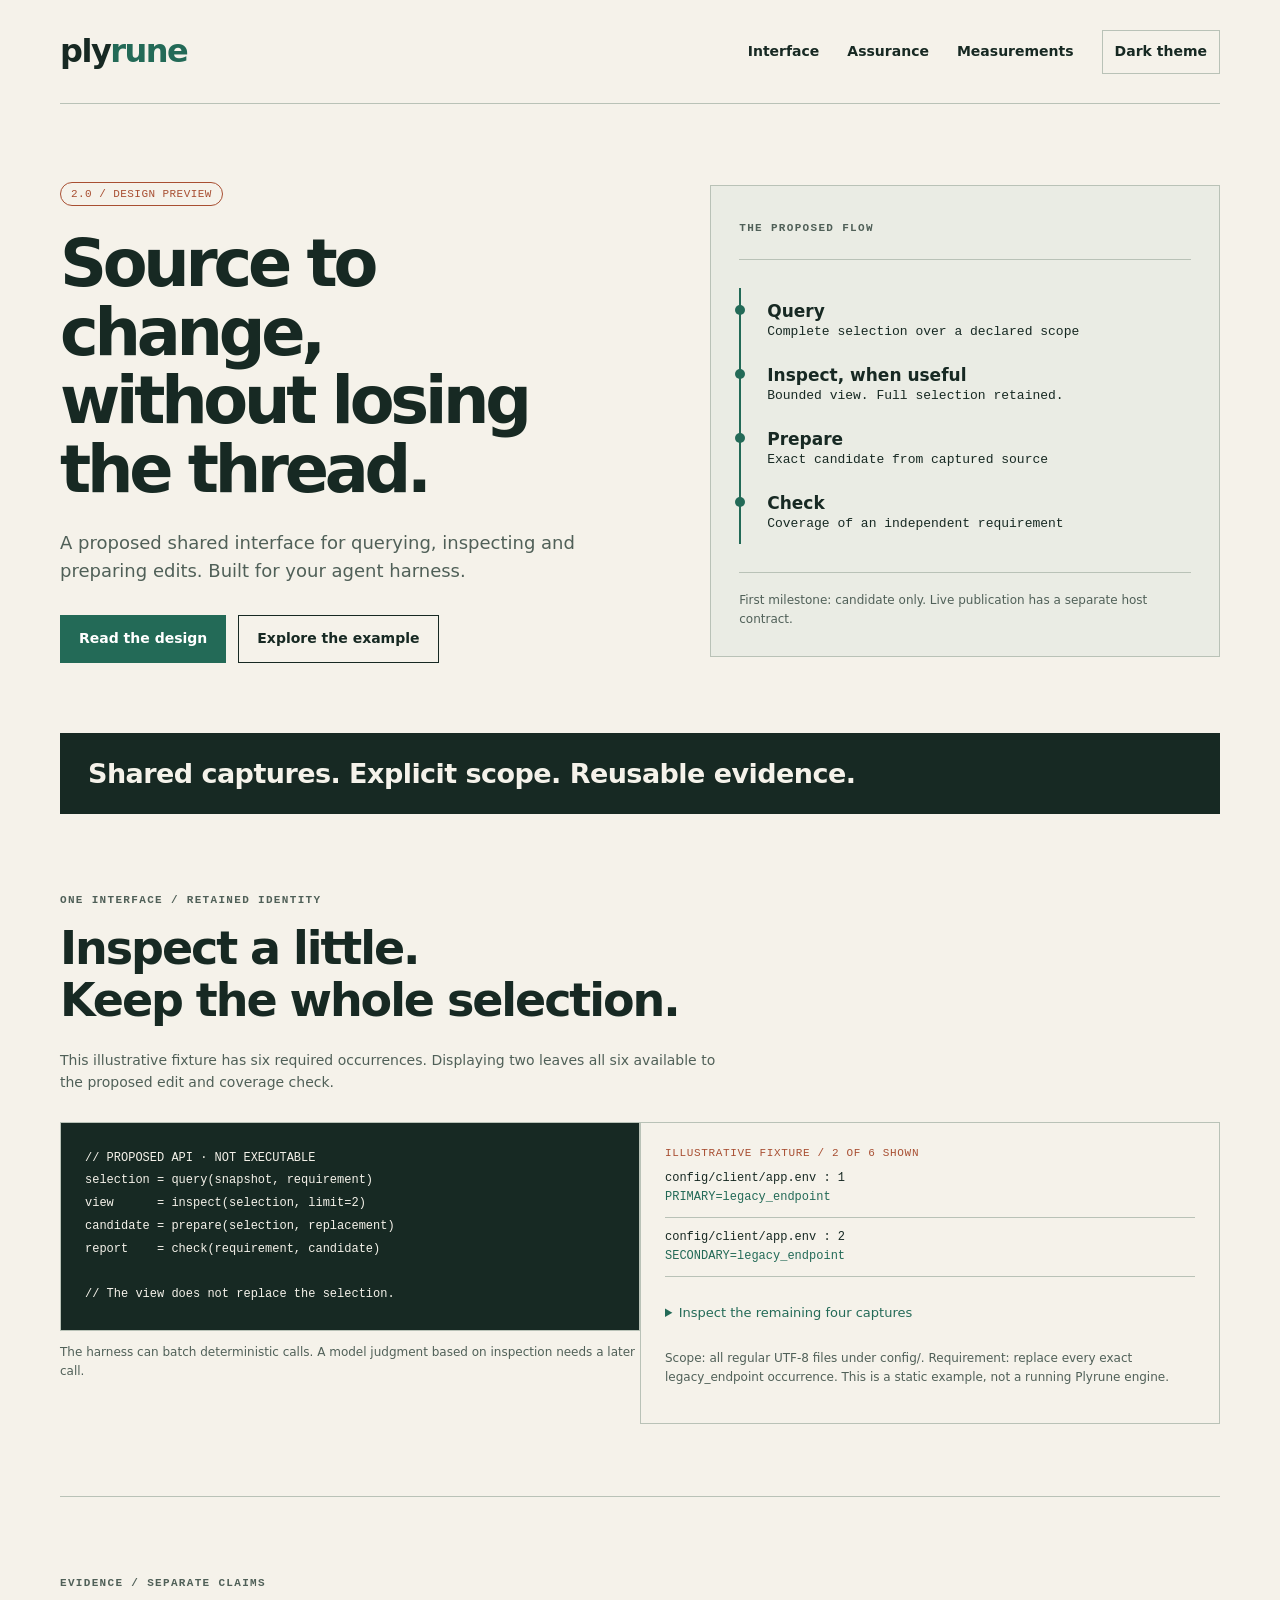
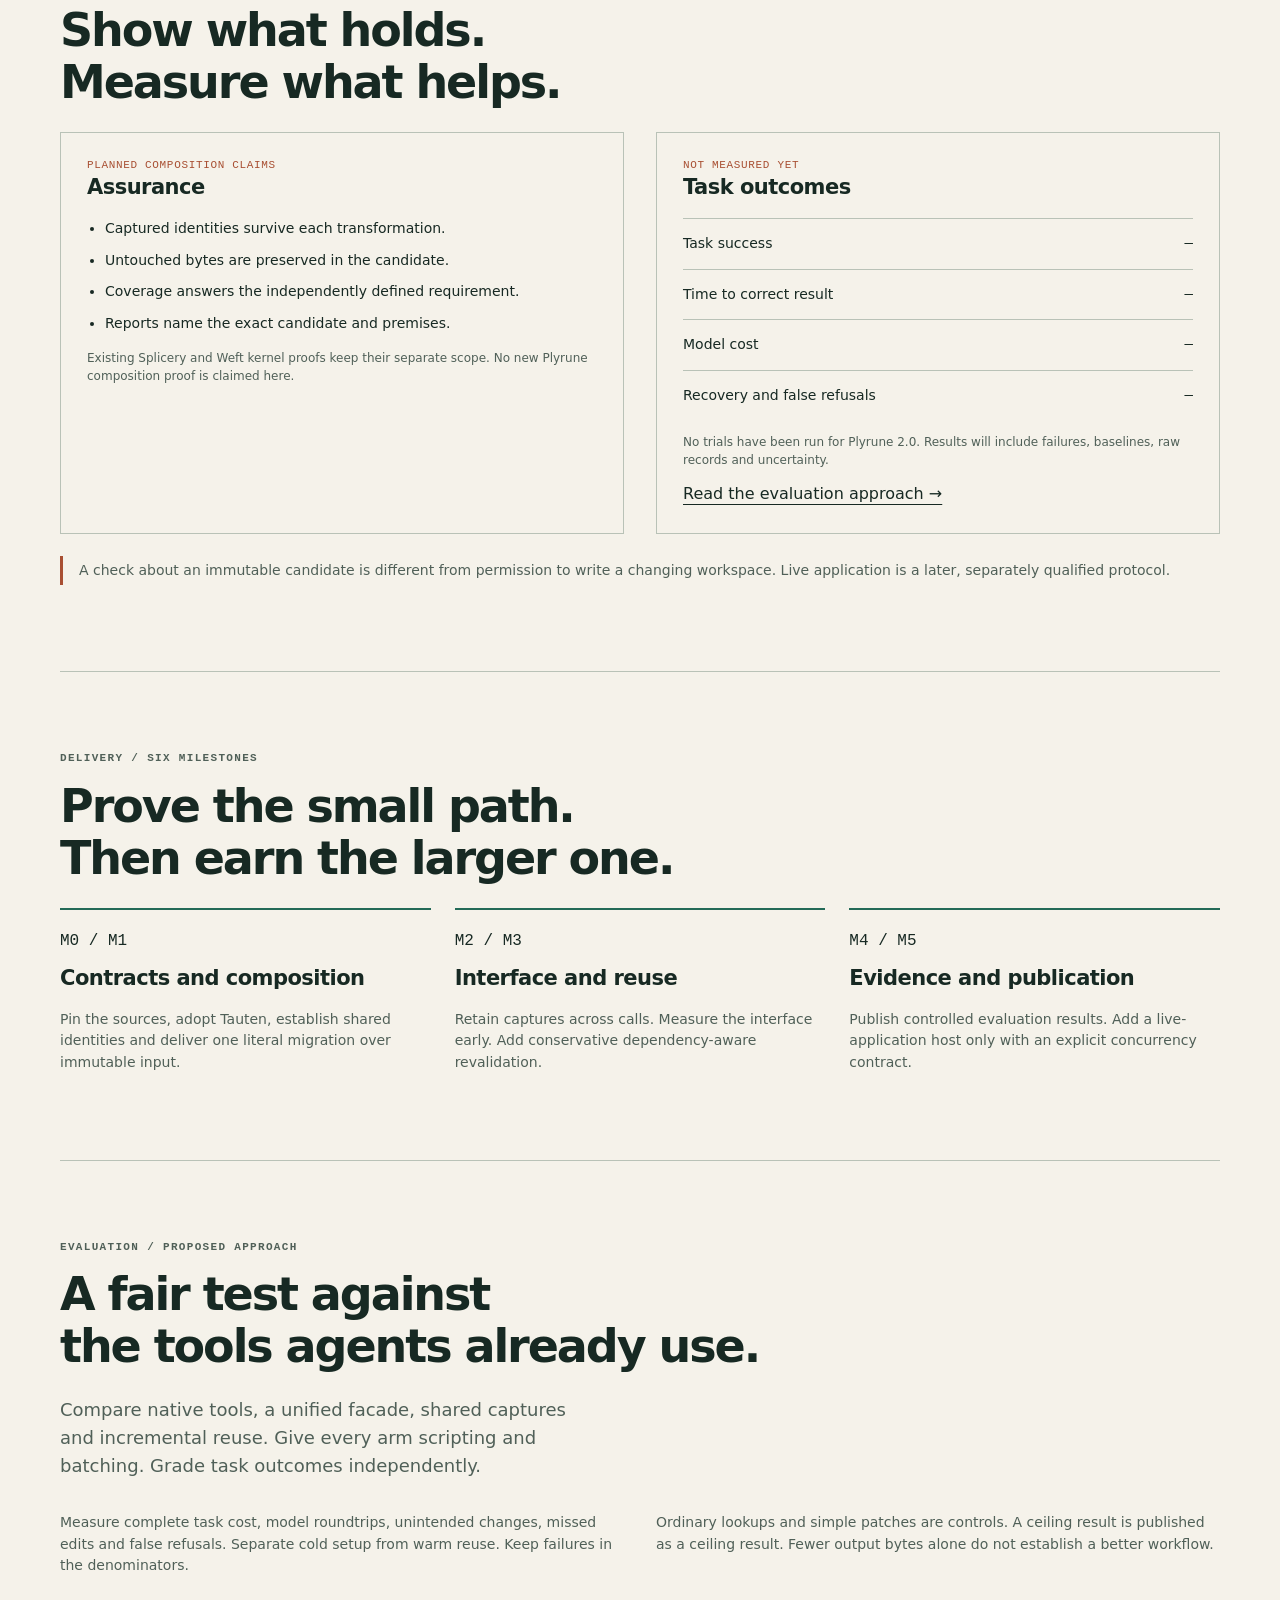
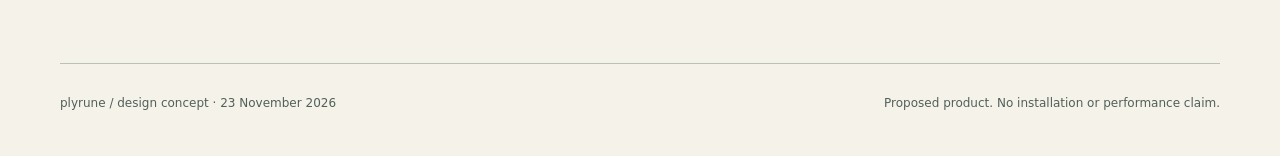
==== index.html @ bba2cf36 "Publish the Plyrune design preview A static, self-contained single page describing the planned Plyru" ====
<!doctype html>
<html lang="en">
<head>
  <meta charset="utf-8">
  <meta name="viewport" content="width=device-width, initial-scale=1">
  <meta name="description" content="Plyrune design preview: one proposed interface for source queries, retained captures, candidate edits and declared checks.">
  <title>Plyrune — design preview</title>
  <style>
    :root{color-scheme:light;--paper:#f5f2ea;--ink:#172923;--muted:#506058;--line:#b9c2b7;--green:#236a57;--accent:#a84f32;--panel:#eaece4;--on-green:#fff;--max:1240px}
    *{box-sizing:border-box}html{scroll-behavior:smooth;scroll-padding-top:24px}body{margin:0;background:var(--paper);color:var(--ink);font-family:Inter,ui-sans-serif,system-ui,-apple-system,BlinkMacSystemFont,"Segoe UI",sans-serif;line-height:1.55}body.dark{color-scheme:dark;--paper:#111f1b;--ink:#f5f2ea;--muted:#b7c5bc;--line:#4b6a5b;--green:#96d0b8;--accent:#eda185;--panel:#1b3027;--on-green:#111f1b}a{color:inherit;text-underline-offset:5px}button,a{touch-action:manipulation}button{font:inherit;cursor:pointer}button:focus-visible,a:focus-visible,summary:focus-visible{outline:3px solid var(--accent);outline-offset:5px}.wrap{max-width:var(--max);margin:auto;padding:0 40px}.skip{position:absolute;left:20px;top:-80px;background:var(--ink);color:var(--paper);padding:12px;z-index:10}.skip:focus{top:12px}header{display:flex;align-items:center;justify-content:space-between;gap:24px;min-height:104px;border-bottom:1px solid var(--line)}.wordmark{font-size:32px;font-weight:760;letter-spacing:-1.5px;text-decoration:none}.wordmark span{color:var(--green)}nav{display:flex;gap:28px;align-items:center;font-size:14px;font-weight:600}nav a{text-decoration:none}.theme{border:1px solid var(--line);color:var(--ink);background:transparent;padding:8px 12px;min-height:44px}.eyebrow,.mono{font-family:ui-monospace,SFMono-Regular,Consolas,monospace}.eyebrow{text-transform:uppercase;letter-spacing:.12em;font-size:11px;font-weight:700;color:var(--muted)}.preview{display:inline-block;color:var(--accent);border:1px solid var(--accent);padding:5px 10px;border-radius:30px;font:11px ui-monospace,monospace;letter-spacing:.04em}.hero{display:grid;grid-template-columns:1.15fr 1fr;gap:64px;padding:76px 0 70px;align-items:center}h1{font-size:clamp(42px,5.1vw,69px);line-height:1.05;letter-spacing:-.065em;margin:23px 0 26px;font-weight:680}h2{font-size:clamp(30px,3.8vw,46px);line-height:1.12;letter-spacing:-.045em;margin:12px 0 24px;font-weight:650}h3{font-size:21px;letter-spacing:-.025em;margin:0 0 14px}.lead{font-size:18px;color:var(--muted);max-width:530px}.actions{display:flex;gap:12px;flex-wrap:wrap;margin-top:30px}.button{display:inline-block;text-decoration:none;border:1px solid var(--ink);padding:12px 18px;font-size:14px;font-weight:650;min-height:46px}.button.primary{background:var(--green);color:var(--on-green);border-color:var(--green)}.flow{border:1px solid var(--line);padding:28px;background:var(--panel)}.flow header{min-height:0;padding-bottom:20px;display:block}.flow ol{list-style:none;margin:28px 0;padding:0;border-left:2px solid var(--green)}.flow li{position:relative;padding:13px 10px 13px 26px;font:13px ui-monospace,monospace}.flow li:before{content:"";position:absolute;left:-6px;top:17px;width:10px;height:10px;background:var(--green);border-radius:50%}.flow strong{display:block;font:600 17px system-ui,sans-serif;margin-bottom:3px}.flow .note{font-size:12px;border-top:1px solid var(--line);padding-top:18px;margin:0;color:var(--muted)}.strap{background:var(--ink);color:var(--paper);padding:20px 28px;font-size:clamp(17px,2.2vw,27px);font-weight:550;letter-spacing:-.02em}.section{padding:72px 0;border-bottom:1px solid var(--line)}.split{display:grid;grid-template-columns:1fr 1fr;gap:32px}.panel{padding:26px;border:1px solid var(--line)}.subtle{font-size:14px;color:var(--muted)}.status{font:11px ui-monospace,monospace;text-transform:uppercase;letter-spacing:.06em;color:var(--accent)}.measure{display:flex;justify-content:space-between;gap:20px;padding:14px 0;border-top:1px solid var(--line);font-size:14px}.measure strong{font-weight:500;font-family:ui-monospace,monospace}.small{font-size:12px;color:var(--muted)}.interface-head{max-width:680px}.code{background:var(--ink);color:var(--paper);border:1px solid var(--line);padding:24px;margin:0;overflow-x:auto;white-space:pre;font:12px/1.9 ui-monospace,SFMono-Regular,Consolas,monospace}.example-grid{display:grid;grid-template-columns:1fr 1fr;gap:0;margin-top:28px}.example{padding:24px;border:1px solid var(--line);min-width:0}.capture{padding:10px 0;border-bottom:1px solid var(--line);font:12px/1.6 ui-monospace,monospace;overflow-wrap:anywhere}.capture code{color:var(--green)}details{margin-top:16px}summary{cursor:pointer;color:var(--green);font-size:13px;min-height:44px;padding:10px 0}.callout{border-left:3px solid var(--accent);padding:4px 0 4px 16px;color:var(--muted);font-size:14px;margin-top:22px}.roadmap{display:grid;grid-template-columns:repeat(3,1fr);gap:24px}.roadmap article{border-top:2px solid var(--green);padding-top:18px}.roadmap article p{font-size:14px;color:var(--muted)}.roadmap h3{margin:8px 0}footer{padding:30px 0 42px;display:flex;justify-content:space-between;gap:25px;flex-wrap:wrap;font-size:12px;color:var(--muted)}.assurance-list{padding-left:18px;font-size:14px}.assurance-list li{margin:10px 0}
    @media(max-width:950px){.hero{gap:30px;grid-template-columns:1fr 1fr}nav{gap:16px}.wrap{padding:0 26px}.example-grid{grid-template-columns:1fr}.roadmap{grid-template-columns:1fr 1fr}}
    @media(max-width:680px){header{align-items:flex-start;flex-wrap:wrap;padding:24px 0;gap:18px;min-height:0}nav{width:100%;flex-wrap:wrap;justify-content:space-between;gap:12px;font-size:12px}.theme{padding:7px 10px}.hero{grid-template-columns:1fr;padding:42px 0;gap:30px}h1{font-size:49px}.lead{font-size:17px}.wrap{padding:0 20px}.split{grid-template-columns:1fr}.section{padding:44px 0}.strap{padding:22px;font-size:20px}.flow{padding:22px}.roadmap{grid-template-columns:1fr}.panel{padding:22px}.code{font-size:11px;padding:18px}.preview{font-size:10px}}
    @media(prefers-reduced-motion:reduce){html{scroll-behavior:auto}}
    @media print{.theme,.skip{display:none}.wrap{padding:0 20px}.hero{padding-top:30px}body{color:#172923;background:#fff}.section{break-inside:avoid}.code{white-space:pre-wrap}.flow,.panel{break-inside:avoid}}
  </style>
</head>
<body>
<a class="skip" href="#main">Skip to content</a>
<div class="wrap">
  <header>
    <a class="wordmark" href="#main" aria-label="Plyrune home">ply<span>rune</span></a>
    <nav aria-label="Main navigation">
      <a href="#interface">Interface</a><a href="#assurance">Assurance</a><a href="#measurements">Measurements</a>
      <button class="theme" id="theme" type="button" aria-pressed="false">Dark theme</button>
    </nav>
  </header>
  <main id="main">
    <section class="hero" aria-labelledby="hero-heading">
      <div>
        <span class="preview">2.0 / DESIGN PREVIEW</span>
        <h1 id="hero-heading">Source to change,<br>without losing<br>the thread.</h1>
        <p class="lead">A proposed shared interface for querying, inspecting and preparing edits. Built for your agent harness.</p>
        <div class="actions"><a class="button primary" href="#design">Read the design</a><a class="button" href="#interface">Explore the example</a></div>
      </div>
      <div class="flow">
        <header><span class="eyebrow">The proposed flow</span></header>
        <ol><li><strong>Query</strong>Complete selection over a declared scope</li><li><strong>Inspect, when useful</strong>Bounded view. Full selection retained.</li><li><strong>Prepare</strong>Exact candidate from captured source</li><li><strong>Check</strong>Coverage of an independent requirement</li></ol>
        <p class="note">First milestone: candidate only. Live publication has a separate host contract.</p>
      </div>
    </section>
    <div class="strap">Shared captures. Explicit scope. Reusable evidence.</div>
    <section class="section" id="interface" aria-labelledby="interface-heading">
      <div class="interface-head"><span class="eyebrow">One interface / retained identity</span><h2 id="interface-heading">Inspect a little.<br>Keep the whole selection.</h2><p class="subtle">This illustrative fixture has six required occurrences. Displaying two leaves all six available to the proposed edit and coverage check.</p></div>
      <div class="example-grid">
        <div><pre class="code" aria-label="Proposed API pseudocode">// PROPOSED API · NOT EXECUTABLE
selection = query(snapshot, requirement)
view      = inspect(selection, limit=2)
candidate = prepare(selection, replacement)
report    = check(requirement, candidate)

// The view does not replace the selection.</pre><p class="small">The harness can batch deterministic calls. A model judgment based on inspection needs a later call.</p></div>
        <div class="example"><div class="status">Illustrative fixture / 2 of 6 shown</div><div class="capture">config/client/app.env : 1<br><code>PRIMARY=legacy_endpoint</code></div><div class="capture">config/client/app.env : 2<br><code>SECONDARY=legacy_endpoint</code></div><details><summary>Inspect the remaining four captures</summary><div class="capture">config/jobs/worker.env : 1<br><code>UPSTREAM=legacy_endpoint</code></div><div class="capture">config/jobs/worker.env : 2<br><code>BACKUP=legacy_endpoint</code></div><div class="capture">config/server/api.env : 1<br><code>API_URL=legacy_endpoint</code></div><div class="capture">config/server/api.env : 2<br><code>FALLBACK=legacy_endpoint</code></div></details><p class="small">Scope: all regular UTF-8 files under config/. Requirement: replace every exact legacy_endpoint occurrence. This is a static example, not a running Plyrune engine.</p></div>
      </div>
    </section>
    <section class="section" id="assurance" aria-labelledby="evidence-heading">
      <span class="eyebrow">Evidence / separate claims</span><h2 id="evidence-heading">Show what holds.<br>Measure what helps.</h2>
      <div class="split">
        <article class="panel"><div class="status">Planned composition claims</div><h3>Assurance</h3><ul class="assurance-list"><li>Captured identities survive each transformation.</li><li>Untouched bytes are preserved in the candidate.</li><li>Coverage answers the independently defined requirement.</li><li>Reports name the exact candidate and premises.</li></ul><p class="small">Existing Splicery and Weft kernel proofs keep their separate scope. No new Plyrune composition proof is claimed here.</p></article>
        <article class="panel" id="measurements"><div class="status">Not measured yet</div><h3>Task outcomes</h3><div class="measure"><span>Task success</span><strong>—</strong></div><div class="measure"><span>Time to correct result</span><strong>—</strong></div><div class="measure"><span>Model cost</span><strong>—</strong></div><div class="measure"><span>Recovery and false refusals</span><strong>—</strong></div><p class="small">No trials have been run for Plyrune 2.0. Results will include failures, baselines, raw records and uncertainty.</p><a href="#evaluation">Read the evaluation approach →</a></article>
      </div>
      <p class="callout">A check about an immutable candidate is different from permission to write a changing workspace. Live application is a later, separately qualified protocol.</p>
    </section>
    <section class="section" id="design" aria-labelledby="design-heading"><span class="eyebrow">Delivery / six milestones</span><h2 id="design-heading">Prove the small path.<br>Then earn the larger one.</h2><div class="roadmap"><article><span class="mono">M0 / M1</span><h3>Contracts and composition</h3><p>Pin the sources, adopt Tauten, establish shared identities and deliver one literal migration over immutable input.</p></article><article><span class="mono">M2 / M3</span><h3>Interface and reuse</h3><p>Retain captures across calls. Measure the interface early. Add conservative dependency-aware revalidation.</p></article><article><span class="mono">M4 / M5</span><h3>Evidence and publication</h3><p>Publish controlled evaluation results. Add a live-application host only with an explicit concurrency contract.</p></article></div></section>
    <section class="section" id="evaluation" aria-labelledby="evaluation-heading"><span class="eyebrow">Evaluation / proposed approach</span><h2 id="evaluation-heading">A fair test against<br>the tools agents already use.</h2><p class="lead">Compare native tools, a unified facade, shared captures and incremental reuse. Give every arm scripting and batching. Grade task outcomes independently.</p><div class="split"><p class="subtle">Measure complete task cost, model roundtrips, unintended changes, missed edits and false refusals. Separate cold setup from warm reuse. Keep failures in the denominators.</p><p class="subtle">Ordinary lookups and simple patches are controls. A ceiling result is published as a ceiling result. Fewer output bytes alone do not establish a better workflow.</p></div></section>
  </main>
  <footer><span>plyrune / design concept · 23 November 2026</span><span>Proposed product. No installation or performance claim.</span></footer>
</div>
<script>
  const themeButton = document.getElementById('theme');
  themeButton.addEventListener('click', () => {
    const dark = document.body.classList.toggle('dark');
    themeButton.setAttribute('aria-pressed', String(dark));
    themeButton.textContent = dark ? 'Light theme' : 'Dark theme';
  });
</script>
</body>
</html>
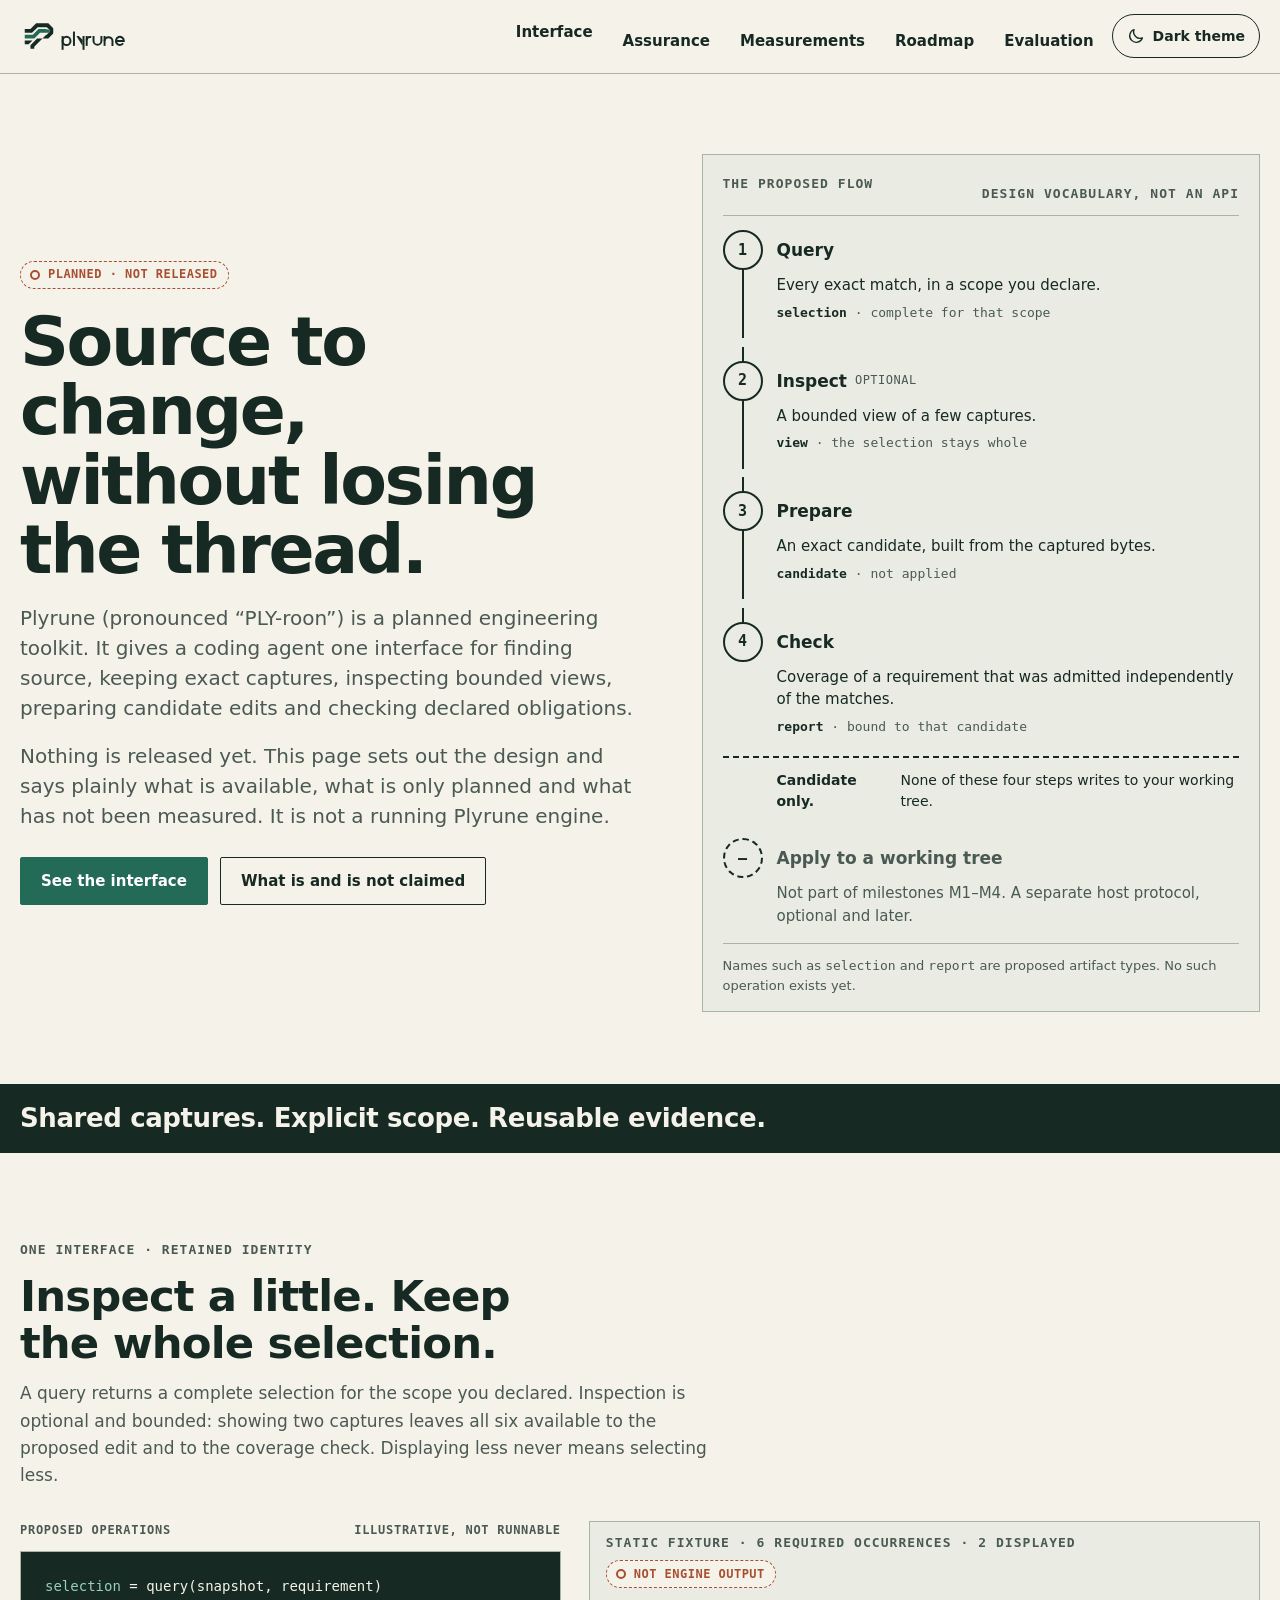
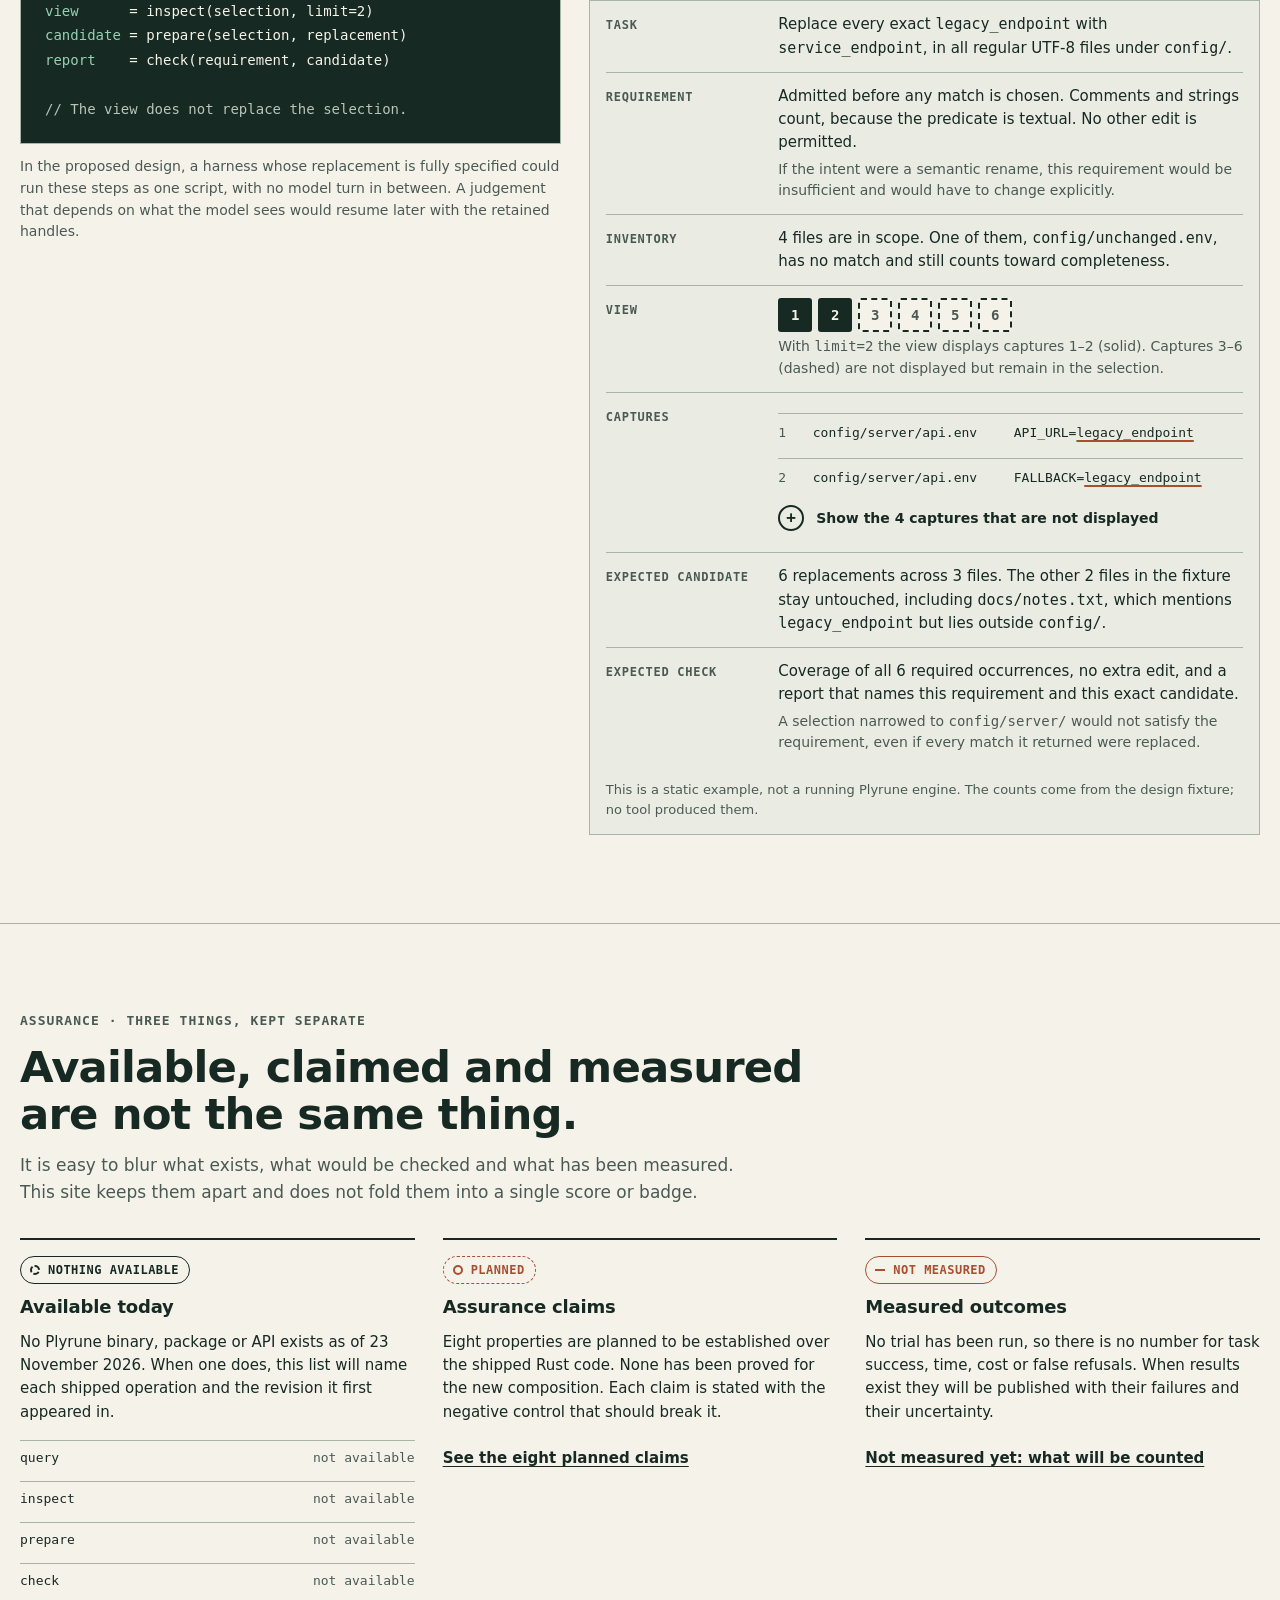
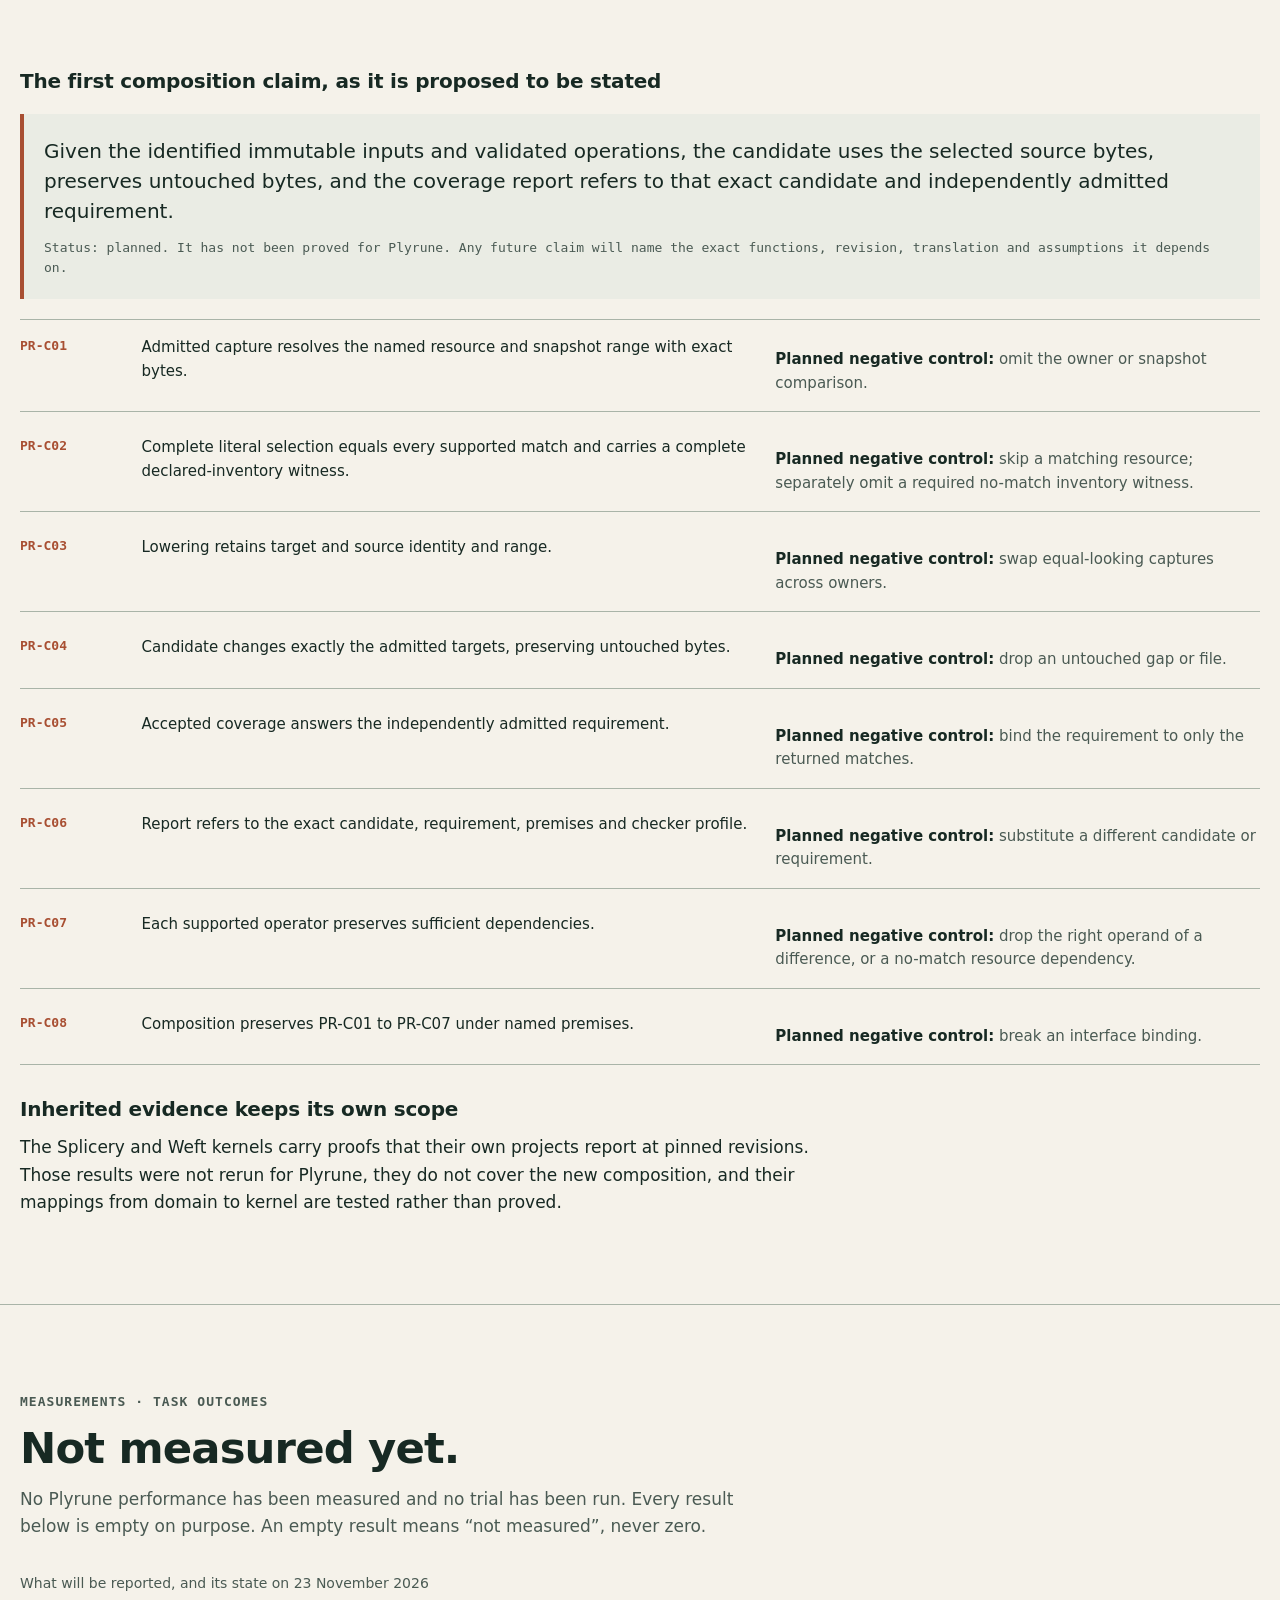
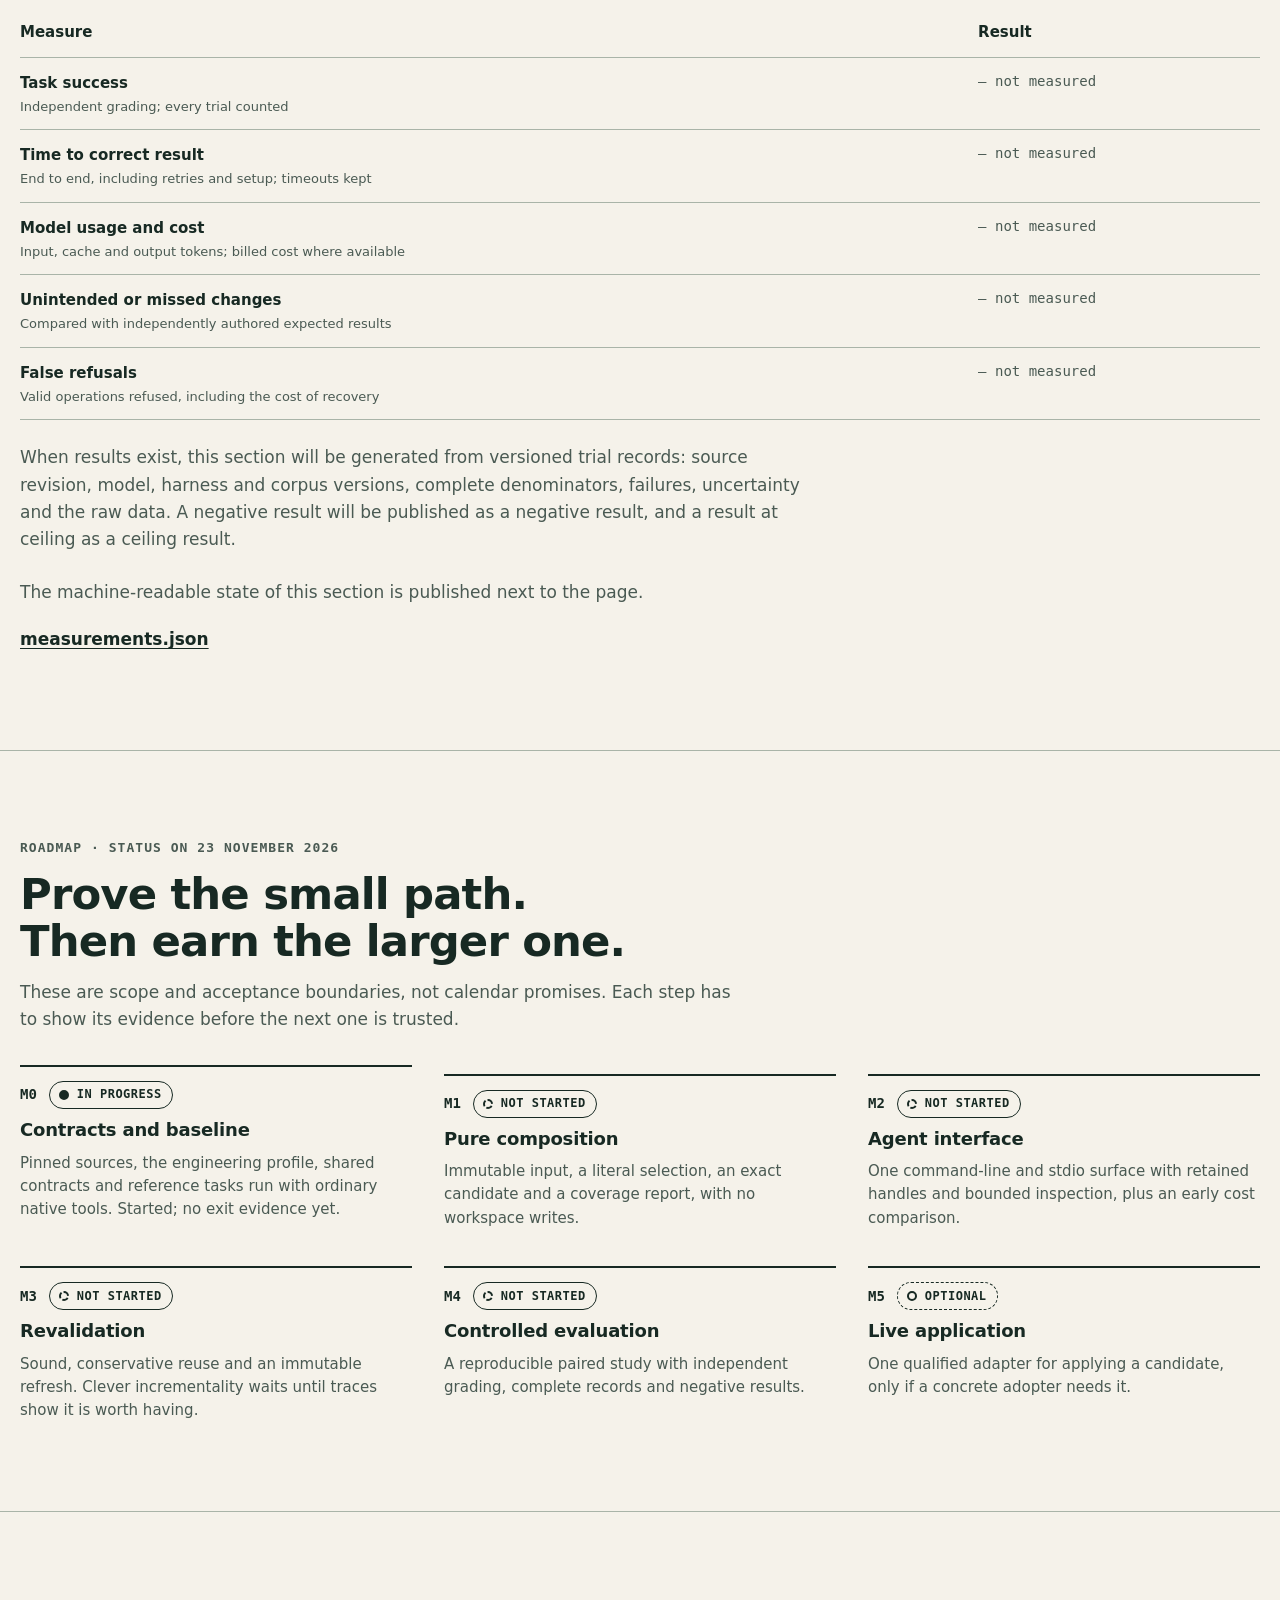
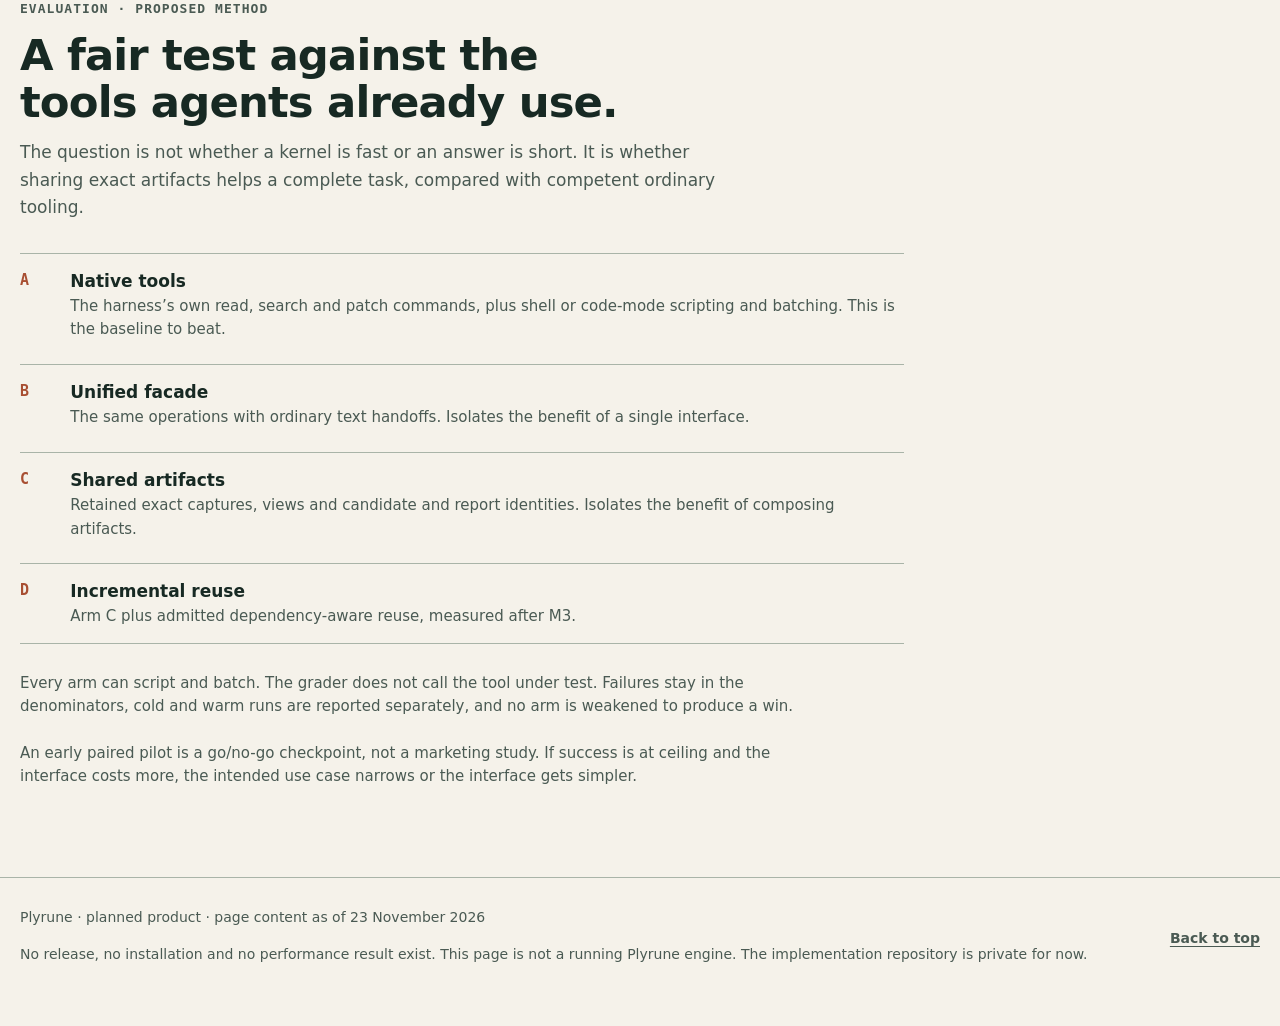
==== commit 8cfba6e4: "Publish the production static site Replaces the single-file design preview with the production page:" ====
--- a/index.html
+++ b/index.html
@@ -1,77 +1,434 @@
 <!doctype html>
-<html lang="en">
+<html lang="en" id="top">
 <head>
   <meta charset="utf-8">
   <meta name="viewport" content="width=device-width, initial-scale=1">
-  <meta name="description" content="Plyrune design preview: one proposed interface for source queries, retained captures, candidate edits and declared checks.">
-  <title>Plyrune — design preview</title>
-  <style>
-    :root{color-scheme:light;--paper:#f5f2ea;--ink:#172923;--muted:#506058;--line:#b9c2b7;--green:#236a57;--accent:#a84f32;--panel:#eaece4;--on-green:#fff;--max:1240px}
-    *{box-sizing:border-box}html{scroll-behavior:smooth;scroll-padding-top:24px}body{margin:0;background:var(--paper);color:var(--ink);font-family:Inter,ui-sans-serif,system-ui,-apple-system,BlinkMacSystemFont,"Segoe UI",sans-serif;line-height:1.55}body.dark{color-scheme:dark;--paper:#111f1b;--ink:#f5f2ea;--muted:#b7c5bc;--line:#4b6a5b;--green:#96d0b8;--accent:#eda185;--panel:#1b3027;--on-green:#111f1b}a{color:inherit;text-underline-offset:5px}button,a{touch-action:manipulation}button{font:inherit;cursor:pointer}button:focus-visible,a:focus-visible,summary:focus-visible{outline:3px solid var(--accent);outline-offset:5px}.wrap{max-width:var(--max);margin:auto;padding:0 40px}.skip{position:absolute;left:20px;top:-80px;background:var(--ink);color:var(--paper);padding:12px;z-index:10}.skip:focus{top:12px}header{display:flex;align-items:center;justify-content:space-between;gap:24px;min-height:104px;border-bottom:1px solid var(--line)}.wordmark{font-size:32px;font-weight:760;letter-spacing:-1.5px;text-decoration:none}.wordmark span{color:var(--green)}nav{display:flex;gap:28px;align-items:center;font-size:14px;font-weight:600}nav a{text-decoration:none}.theme{border:1px solid var(--line);color:var(--ink);background:transparent;padding:8px 12px;min-height:44px}.eyebrow,.mono{font-family:ui-monospace,SFMono-Regular,Consolas,monospace}.eyebrow{text-transform:uppercase;letter-spacing:.12em;font-size:11px;font-weight:700;color:var(--muted)}.preview{display:inline-block;color:var(--accent);border:1px solid var(--accent);padding:5px 10px;border-radius:30px;font:11px ui-monospace,monospace;letter-spacing:.04em}.hero{display:grid;grid-template-columns:1.15fr 1fr;gap:64px;padding:76px 0 70px;align-items:center}h1{font-size:clamp(42px,5.1vw,69px);line-height:1.05;letter-spacing:-.065em;margin:23px 0 26px;font-weight:680}h2{font-size:clamp(30px,3.8vw,46px);line-height:1.12;letter-spacing:-.045em;margin:12px 0 24px;font-weight:650}h3{font-size:21px;letter-spacing:-.025em;margin:0 0 14px}.lead{font-size:18px;color:var(--muted);max-width:530px}.actions{display:flex;gap:12px;flex-wrap:wrap;margin-top:30px}.button{display:inline-block;text-decoration:none;border:1px solid var(--ink);padding:12px 18px;font-size:14px;font-weight:650;min-height:46px}.button.primary{background:var(--green);color:var(--on-green);border-color:var(--green)}.flow{border:1px solid var(--line);padding:28px;background:var(--panel)}.flow header{min-height:0;padding-bottom:20px;display:block}.flow ol{list-style:none;margin:28px 0;padding:0;border-left:2px solid var(--green)}.flow li{position:relative;padding:13px 10px 13px 26px;font:13px ui-monospace,monospace}.flow li:before{content:"";position:absolute;left:-6px;top:17px;width:10px;height:10px;background:var(--green);border-radius:50%}.flow strong{display:block;font:600 17px system-ui,sans-serif;margin-bottom:3px}.flow .note{font-size:12px;border-top:1px solid var(--line);padding-top:18px;margin:0;color:var(--muted)}.strap{background:var(--ink);color:var(--paper);padding:20px 28px;font-size:clamp(17px,2.2vw,27px);font-weight:550;letter-spacing:-.02em}.section{padding:72px 0;border-bottom:1px solid var(--line)}.split{display:grid;grid-template-columns:1fr 1fr;gap:32px}.panel{padding:26px;border:1px solid var(--line)}.subtle{font-size:14px;color:var(--muted)}.status{font:11px ui-monospace,monospace;text-transform:uppercase;letter-spacing:.06em;color:var(--accent)}.measure{display:flex;justify-content:space-between;gap:20px;padding:14px 0;border-top:1px solid var(--line);font-size:14px}.measure strong{font-weight:500;font-family:ui-monospace,monospace}.small{font-size:12px;color:var(--muted)}.interface-head{max-width:680px}.code{background:var(--ink);color:var(--paper);border:1px solid var(--line);padding:24px;margin:0;overflow-x:auto;white-space:pre;font:12px/1.9 ui-monospace,SFMono-Regular,Consolas,monospace}.example-grid{display:grid;grid-template-columns:1fr 1fr;gap:0;margin-top:28px}.example{padding:24px;border:1px solid var(--line);min-width:0}.capture{padding:10px 0;border-bottom:1px solid var(--line);font:12px/1.6 ui-monospace,monospace;overflow-wrap:anywhere}.capture code{color:var(--green)}details{margin-top:16px}summary{cursor:pointer;color:var(--green);font-size:13px;min-height:44px;padding:10px 0}.callout{border-left:3px solid var(--accent);padding:4px 0 4px 16px;color:var(--muted);font-size:14px;margin-top:22px}.roadmap{display:grid;grid-template-columns:repeat(3,1fr);gap:24px}.roadmap article{border-top:2px solid var(--green);padding-top:18px}.roadmap article p{font-size:14px;color:var(--muted)}.roadmap h3{margin:8px 0}footer{padding:30px 0 42px;display:flex;justify-content:space-between;gap:25px;flex-wrap:wrap;font-size:12px;color:var(--muted)}.assurance-list{padding-left:18px;font-size:14px}.assurance-list li{margin:10px 0}
-    @media(max-width:950px){.hero{gap:30px;grid-template-columns:1fr 1fr}nav{gap:16px}.wrap{padding:0 26px}.example-grid{grid-template-columns:1fr}.roadmap{grid-template-columns:1fr 1fr}}
-    @media(max-width:680px){header{align-items:flex-start;flex-wrap:wrap;padding:24px 0;gap:18px;min-height:0}nav{width:100%;flex-wrap:wrap;justify-content:space-between;gap:12px;font-size:12px}.theme{padding:7px 10px}.hero{grid-template-columns:1fr;padding:42px 0;gap:30px}h1{font-size:49px}.lead{font-size:17px}.wrap{padding:0 20px}.split{grid-template-columns:1fr}.section{padding:44px 0}.strap{padding:22px;font-size:20px}.flow{padding:22px}.roadmap{grid-template-columns:1fr}.panel{padding:22px}.code{font-size:11px;padding:18px}.preview{font-size:10px}}
-    @media(prefers-reduced-motion:reduce){html{scroll-behavior:auto}}
-    @media print{.theme,.skip{display:none}.wrap{padding:0 20px}.hero{padding-top:30px}body{color:#172923;background:#fff}.section{break-inside:avoid}.code{white-space:pre-wrap}.flow,.panel{break-inside:avoid}}
-  </style>
+  <title>Plyrune: one interface from source to checked change (planned)</title>
+  <meta name="description" content="Plyrune is a planned engineering toolkit that gives coding agents one interface for finding source, retaining exact captures, inspecting bounded views, preparing candidate edits and checking declared obligations. Not released; nothing to install yet.">
+  <meta name="color-scheme" content="light dark">
+  <meta name="theme-color" content="#F5F2EA" media="(prefers-color-scheme: light)">
+  <meta name="theme-color" content="#111F1B" media="(prefers-color-scheme: dark)">
+  <meta property="og:type" content="website">
+  <meta property="og:site_name" content="Plyrune">
+  <meta property="og:title" content="Plyrune: source to change, without losing the thread">
+  <meta property="og:description" content="A planned engineering toolkit: one harness-agnostic interface for source queries, retained captures, bounded views, candidate edits and declared checks. Not released; nothing to install yet.">
+  <meta name="twitter:card" content="summary">
+  <link rel="icon" href="brand/favicon.svg" type="image/svg+xml">
+  <link rel="alternate icon" href="brand/favicon.ico" sizes="16x16 32x32 48x48">
+  <link rel="apple-touch-icon" href="brand/apple-touch-icon.png">
+  <link rel="stylesheet" href="styles.css">
 </head>
 <body>
 <a class="skip" href="#main">Skip to content</a>
-<div class="wrap">
-  <header>
-    <a class="wordmark" href="#main" aria-label="Plyrune home">ply<span>rune</span></a>
-    <nav aria-label="Main navigation">
-      <a href="#interface">Interface</a><a href="#assurance">Assurance</a><a href="#measurements">Measurements</a>
-      <button class="theme" id="theme" type="button" aria-pressed="false">Dark theme</button>
+
+<header class="site-head">
+  <div class="wrap">
+    <a class="brand" href="#top">
+      <svg xmlns="http://www.w3.org/2000/svg" viewBox="0 0 288.4 100" role="img" aria-labelledby="brand-title" focusable="false">
+        <title id="brand-title">Plyrune</title>
+        <g transform="translate(12.5 16.7155)" fill="currentColor">
+          <path d="M30 0L62 0L75 13L75 27L62 40L32.426 40L15 57.426L15 66.569L25 66.569L25 61.569L56.569 30L57.858 30L65 22.858L65 17.142L57.858 10L34.142 10L19.142 25L0 25L0 15L15 15Z"/>
+          <path d="M0 45L20.355 45L10.355 55L0 55Z"/>
+          <path class="accent" d="M0 30L21.213 30L36.213 15L52.858 15L65 17.142L65 22.858L62.858 25L40.355 25L25.355 40L0 40Z"/>
+        </g>
+        <g transform="translate(109.5 50) scale(0.26)" fill="none" stroke="currentColor" stroke-width="20" stroke-linecap="butt" stroke-linejoin="miter">
+          <path d="M10 0V140"/>
+          <path d="M10 50A40 41.5 0 1 1 90 50A40 41.5 0 1 1 10 50"/>
+          <path d="M125 -45V100"/>
+          <path d="M222 0V140"/>
+          <path d="M254 0V100"/>
+          <path d="M254 42A32 32 0 0 1 286 10H300"/>
+          <path d="M403 0V50A40.03 40.03 0 0 1 323 50V0"/>
+          <path d="M435 0V100"/>
+          <path d="M435 50A40.03 40.03 0 0 1 515 50V100"/>
+          <path d="M622.78 73.81A40 41.5 0 1 1 630 50H550"/>
+          <g fill="currentColor" stroke="none"><path d="M150 0H173.532L212 37.955V100Z"/></g>
+        </g>
+      </svg>
+    </a>
+    <nav class="site-nav" aria-label="Sections">
+      <ul>
+        <li><a href="#interface">Interface</a></li>
+        <li><a href="#assurance">Assurance</a></li>
+        <li><a href="#measurements">Measurements</a></li>
+        <li><a href="#roadmap">Roadmap</a></li>
+        <li><a href="#evaluation">Evaluation</a></li>
+      </ul>
     </nav>
-  </header>
-  <main id="main">
-    <section class="hero" aria-labelledby="hero-heading">
-      <div>
-        <span class="preview">2.0 / DESIGN PREVIEW</span>
-        <h1 id="hero-heading">Source to change,<br>without losing<br>the thread.</h1>
-        <p class="lead">A proposed shared interface for querying, inspecting and preparing edits. Built for your agent harness.</p>
-        <div class="actions"><a class="button primary" href="#design">Read the design</a><a class="button" href="#interface">Explore the example</a></div>
-      </div>
-      <div class="flow">
-        <header><span class="eyebrow">The proposed flow</span></header>
-        <ol><li><strong>Query</strong>Complete selection over a declared scope</li><li><strong>Inspect, when useful</strong>Bounded view. Full selection retained.</li><li><strong>Prepare</strong>Exact candidate from captured source</li><li><strong>Check</strong>Coverage of an independent requirement</li></ol>
-        <p class="note">First milestone: candidate only. Live publication has a separate host contract.</p>
-      </div>
-    </section>
-    <div class="strap">Shared captures. Explicit scope. Reusable evidence.</div>
-    <section class="section" id="interface" aria-labelledby="interface-heading">
-      <div class="interface-head"><span class="eyebrow">One interface / retained identity</span><h2 id="interface-heading">Inspect a little.<br>Keep the whole selection.</h2><p class="subtle">This illustrative fixture has six required occurrences. Displaying two leaves all six available to the proposed edit and coverage check.</p></div>
-      <div class="example-grid">
-        <div><pre class="code" aria-label="Proposed API pseudocode">// PROPOSED API · NOT EXECUTABLE
-selection = query(snapshot, requirement)
-view      = inspect(selection, limit=2)
-candidate = prepare(selection, replacement)
-report    = check(requirement, candidate)
-
-// The view does not replace the selection.</pre><p class="small">The harness can batch deterministic calls. A model judgment based on inspection needs a later call.</p></div>
-        <div class="example"><div class="status">Illustrative fixture / 2 of 6 shown</div><div class="capture">config/client/app.env : 1<br><code>PRIMARY=legacy_endpoint</code></div><div class="capture">config/client/app.env : 2<br><code>SECONDARY=legacy_endpoint</code></div><details><summary>Inspect the remaining four captures</summary><div class="capture">config/jobs/worker.env : 1<br><code>UPSTREAM=legacy_endpoint</code></div><div class="capture">config/jobs/worker.env : 2<br><code>BACKUP=legacy_endpoint</code></div><div class="capture">config/server/api.env : 1<br><code>API_URL=legacy_endpoint</code></div><div class="capture">config/server/api.env : 2<br><code>FALLBACK=legacy_endpoint</code></div></details><p class="small">Scope: all regular UTF-8 files under config/. Requirement: replace every exact legacy_endpoint occurrence. This is a static example, not a running Plyrune engine.</p></div>
-      </div>
-    </section>
-    <section class="section" id="assurance" aria-labelledby="evidence-heading">
-      <span class="eyebrow">Evidence / separate claims</span><h2 id="evidence-heading">Show what holds.<br>Measure what helps.</h2>
-      <div class="split">
-        <article class="panel"><div class="status">Planned composition claims</div><h3>Assurance</h3><ul class="assurance-list"><li>Captured identities survive each transformation.</li><li>Untouched bytes are preserved in the candidate.</li><li>Coverage answers the independently defined requirement.</li><li>Reports name the exact candidate and premises.</li></ul><p class="small">Existing Splicery and Weft kernel proofs keep their separate scope. No new Plyrune composition proof is claimed here.</p></article>
-        <article class="panel" id="measurements"><div class="status">Not measured yet</div><h3>Task outcomes</h3><div class="measure"><span>Task success</span><strong>—</strong></div><div class="measure"><span>Time to correct result</span><strong>—</strong></div><div class="measure"><span>Model cost</span><strong>—</strong></div><div class="measure"><span>Recovery and false refusals</span><strong>—</strong></div><p class="small">No trials have been run for Plyrune 2.0. Results will include failures, baselines, raw records and uncertainty.</p><a href="#evaluation">Read the evaluation approach →</a></article>
-      </div>
-      <p class="callout">A check about an immutable candidate is different from permission to write a changing workspace. Live application is a later, separately qualified protocol.</p>
-    </section>
-    <section class="section" id="design" aria-labelledby="design-heading"><span class="eyebrow">Delivery / six milestones</span><h2 id="design-heading">Prove the small path.<br>Then earn the larger one.</h2><div class="roadmap"><article><span class="mono">M0 / M1</span><h3>Contracts and composition</h3><p>Pin the sources, adopt Tauten, establish shared identities and deliver one literal migration over immutable input.</p></article><article><span class="mono">M2 / M3</span><h3>Interface and reuse</h3><p>Retain captures across calls. Measure the interface early. Add conservative dependency-aware revalidation.</p></article><article><span class="mono">M4 / M5</span><h3>Evidence and publication</h3><p>Publish controlled evaluation results. Add a live-application host only with an explicit concurrency contract.</p></article></div></section>
-    <section class="section" id="evaluation" aria-labelledby="evaluation-heading"><span class="eyebrow">Evaluation / proposed approach</span><h2 id="evaluation-heading">A fair test against<br>the tools agents already use.</h2><p class="lead">Compare native tools, a unified facade, shared captures and incremental reuse. Give every arm scripting and batching. Grade task outcomes independently.</p><div class="split"><p class="subtle">Measure complete task cost, model roundtrips, unintended changes, missed edits and false refusals. Separate cold setup from warm reuse. Keep failures in the denominators.</p><p class="subtle">Ordinary lookups and simple patches are controls. A ceiling result is published as a ceiling result. Fewer output bytes alone do not establish a better workflow.</p></div></section>
-  </main>
-  <footer><span>plyrune / design concept · 23 November 2026</span><span>Proposed product. No installation or performance claim.</span></footer>
-</div>
+    <button class="theme-toggle" type="button" data-theme-toggle data-next="dark" aria-label="Switch to dark theme" hidden>
+      <svg data-icon="dark" viewBox="0 0 24 24" aria-hidden="true" focusable="false" fill="none" stroke="currentColor" stroke-width="1.8" stroke-linecap="round" stroke-linejoin="round"><path d="M20.5 14.6A8.7 8.7 0 0 1 9.4 3.5a8.7 8.7 0 1 0 11.1 11.1Z"/></svg>
+      <svg data-icon="light" viewBox="0 0 24 24" aria-hidden="true" focusable="false" fill="none" stroke="currentColor" stroke-width="1.8" stroke-linecap="round" stroke-linejoin="round"><circle cx="12" cy="12" r="4.2"/><path d="M12 2.5v2.4M12 19.1v2.4M2.5 12h2.4M19.1 12h2.4M5.3 5.3l1.7 1.7M17 17l1.7 1.7M18.7 5.3 17 7M7 17l-1.7 1.7"/></svg>
+      <span data-theme-label>Dark theme</span>
+    </button>
+  </div>
+</header>
+
+<main id="main" tabindex="-1">
+
+  <section class="hero wrap" aria-labelledby="hero-title">
+    <div class="hero__copy">
+      <p><span class="chip chip--planned">Planned · not released</span></p>
+      <h1 id="hero-title">Source to change, without losing the thread.</h1>
+      <p class="lede">Plyrune (pronounced “PLY-roon”) is a planned engineering toolkit. It gives a coding agent one interface for finding source, keeping exact captures, inspecting bounded views, preparing candidate edits and checking declared obligations.</p>
+      <p class="lede">Nothing is released yet. This page sets out the design and says plainly what is available, what is only planned and what has not been measured. It is not a running Plyrune engine.</p>
+      <div class="actions">
+        <a class="button button--primary" href="#interface">See the interface</a>
+        <a class="button" href="#assurance">What is and is not claimed</a>
+      </div>
+    </div>
+
+    <div class="flow" role="group" aria-labelledby="flow-title" aria-describedby="flow-note">
+      <div class="flow__head">
+        <p class="eyebrow" id="flow-title">The proposed flow</p>
+        <p class="eyebrow">Design vocabulary, not an API</p>
+      </div>
+      <ol class="steps" role="list">
+        <li class="step">
+          <span class="step__line" aria-hidden="true"></span><span class="step__n" aria-hidden="true">1</span>
+          <span class="step__name">Query</span>
+          <p class="step__what">Every exact match, in a scope you declare.</p>
+          <p class="step__out"><b>selection</b> · complete for that scope</p>
+        </li>
+        <li class="step">
+          <span class="step__line" aria-hidden="true"></span><span class="step__n" aria-hidden="true">2</span>
+          <span class="step__name">Inspect <span class="opt">optional</span></span>
+          <p class="step__what">A bounded view of a few captures.</p>
+          <p class="step__out"><b>view</b> · the selection stays whole</p>
+        </li>
+        <li class="step">
+          <span class="step__line" aria-hidden="true"></span><span class="step__n" aria-hidden="true">3</span>
+          <span class="step__name">Prepare</span>
+          <p class="step__what">An exact candidate, built from the captured bytes.</p>
+          <p class="step__out"><b>candidate</b> · not applied</p>
+        </li>
+        <li class="step">
+          <span class="step__line" aria-hidden="true"></span><span class="step__n" aria-hidden="true">4</span>
+          <span class="step__name">Check</span>
+          <p class="step__what">Coverage of a requirement that was admitted independently of the matches.</p>
+          <p class="step__out"><b>report</b> · bound to that candidate</p>
+        </li>
+      </ol>
+      <p class="boundary"><b>Candidate only.</b> None of these four steps writes to your working tree.</p>
+      <div class="step step--ghost">
+        <span class="step__n" aria-hidden="true">–</span>
+        <span class="step__name">Apply to a working tree</span>
+        <p class="step__what">Not part of milestones M1–M4. A separate host protocol, optional and later.</p>
+      </div>
+      <p class="flow__note" id="flow-note">Names such as <span class="mono">selection</span> and <span class="mono">report</span> are proposed artifact types. No such operation exists yet.</p>
+    </div>
+  </section>
+
+  <div class="strap"><p class="wrap">Shared captures. Explicit scope. Reusable evidence.</p></div>
+
+  <section class="section" id="interface" aria-labelledby="interface-title">
+    <div class="wrap">
+      <div class="section__head">
+        <p class="eyebrow">One interface · retained identity</p>
+        <h2 id="interface-title">Inspect a little. Keep the whole selection.</h2>
+        <p>A query returns a complete selection for the scope you declared. Inspection is optional and bounded: showing two captures leaves all six available to the proposed edit and to the coverage check. Displaying less never means selecting less.</p>
+      </div>
+
+      <div class="example">
+        <div class="code-col">
+          <div class="code-label"><span>Proposed operations</span><span>Illustrative, not runnable</span></div>
+<pre class="code" role="region" tabindex="0" aria-label="Proposed operations, illustrative pseudocode"><code><span class="a">selection</span> = query(snapshot, requirement)
+<span class="a">view</span>      = inspect(selection, limit=2)
+<span class="a">candidate</span> = prepare(selection, replacement)
+<span class="a">report</span>    = check(requirement, candidate)
+
+<span class="c">// The view does not replace the selection.</span></code></pre>
+          <p class="small">In the proposed design, a harness whose replacement is fully specified could run these steps as one script, with no model turn in between. A judgement that depends on what the model sees would resume later with the retained handles.</p>
+        </div>
+
+        <div class="record" role="group" aria-labelledby="fixture-title">
+          <div class="record__head">
+            <p class="eyebrow" id="fixture-title">Static fixture · 6 required occurrences · 2 displayed</p>
+            <span class="chip chip--planned">Not engine output</span>
+          </div>
+          <dl class="rows record__body">
+            <div class="row">
+              <dt>Task</dt>
+              <dd>Replace every exact <span class="mono">legacy_endpoint</span> with <span class="mono">service_endpoint</span>, in all regular UTF-8 files under <span class="mono">config/</span>.</dd>
+            </div>
+            <div class="row">
+              <dt>Requirement</dt>
+              <dd>Admitted before any match is chosen. Comments and strings count, because the predicate is textual. No other edit is permitted.
+                <p class="small">If the intent were a semantic rename, this requirement would be insufficient and would have to change explicitly.</p>
+              </dd>
+            </div>
+            <div class="row">
+              <dt>Inventory</dt>
+              <dd><span class="num">4</span> files are in scope. One of them, <span class="mono">config/unchanged.env</span>, has no match and still counts toward completeness.</dd>
+            </div>
+            <div class="row">
+              <dt>View</dt>
+              <dd>
+                <div class="caps" aria-hidden="true"><i>1</i><i>2</i><i class="hid">3</i><i class="hid">4</i><i class="hid">5</i><i class="hid">6</i></div>
+                <p class="small">With <span class="mono">limit=2</span> the view displays captures 1–2 (solid). Captures 3–6 (dashed) are not displayed but remain in the selection.</p>
+              </dd>
+            </div>
+            <div class="row">
+              <dt>Captures</dt>
+              <dd>
+                <ol class="caps-list" role="list">
+                  <li class="cap"><span class="cap__n">1</span><span class="cap__path">config/server/api.env</span><span class="cap__line">API_URL=<span class="hit">legacy_endpoint</span></span></li>
+                  <li class="cap"><span class="cap__n">2</span><span class="cap__path">config/server/api.env</span><span class="cap__line">FALLBACK=<span class="hit">legacy_endpoint</span></span></li>
+                </ol>
+                <details class="more">
+                  <summary>Show the 4 captures that are not displayed</summary>
+                  <ol class="caps-list more__list" role="list">
+                    <li class="cap"><span class="cap__n">3</span><span class="cap__path">config/client/app.env</span><span class="cap__line">PRIMARY=<span class="hit">legacy_endpoint</span></span></li>
+                    <li class="cap"><span class="cap__n">4</span><span class="cap__path">config/client/app.env</span><span class="cap__line">SECONDARY=<span class="hit">legacy_endpoint</span></span></li>
+                    <li class="cap"><span class="cap__n">5</span><span class="cap__path">config/jobs/worker.env</span><span class="cap__line">UPSTREAM=<span class="hit">legacy_endpoint</span></span></li>
+                    <li class="cap"><span class="cap__n">6</span><span class="cap__path">config/jobs/worker.env</span><span class="cap__line">BACKUP=<span class="hit">legacy_endpoint</span></span></li>
+                  </ol>
+                </details>
+              </dd>
+            </div>
+            <div class="row">
+              <dt>Expected candidate</dt>
+              <dd><span class="num">6</span> replacements across <span class="num">3</span> files. The other <span class="num">2</span> files in the fixture stay untouched, including <span class="mono">docs/notes.txt</span>, which mentions <span class="mono">legacy_endpoint</span> but lies outside <span class="mono">config/</span>.</dd>
+            </div>
+            <div class="row">
+              <dt>Expected check</dt>
+              <dd>Coverage of all <span class="num">6</span> required occurrences, no extra edit, and a report that names this requirement and this exact candidate.
+                <p class="small">A selection narrowed to <span class="mono">config/server/</span> would not satisfy the requirement, even if every match it returned were replaced.</p>
+              </dd>
+            </div>
+          </dl>
+          <p class="record__foot">This is a static example, not a running Plyrune engine. The counts come from the design fixture; no tool produced them.</p>
+        </div>
+      </div>
+    </div>
+  </section>
+
+  <section class="section" id="assurance" aria-labelledby="assurance-title">
+    <div class="wrap">
+      <div class="section__head">
+        <p class="eyebrow">Assurance · three things, kept separate</p>
+        <h2 id="assurance-title">Available, claimed and measured are not the same thing.</h2>
+        <p>It is easy to blur what exists, what would be checked and what has been measured. This site keeps them apart and does not fold them into a single score or badge.</p>
+      </div>
+
+      <div class="triad">
+        <article aria-labelledby="avail-title">
+          <span class="chip chip--none">Nothing available</span>
+          <h3 id="avail-title">Available today</h3>
+          <p>No Plyrune binary, package or API exists as of 23 November 2026. When one does, this list will name each shipped operation and the revision it first appeared in.</p>
+          <ul class="ops" role="list">
+            <li><span>query</span><span>not available</span></li>
+            <li><span>inspect</span><span>not available</span></li>
+            <li><span>prepare</span><span>not available</span></li>
+            <li><span>check</span><span>not available</span></li>
+          </ul>
+        </article>
+        <article aria-labelledby="claims-title">
+          <span class="chip chip--planned">Planned</span>
+          <h3 id="claims-title">Assurance claims</h3>
+          <p>Eight properties are planned to be established over the shipped Rust code. None has been proved for the new composition. Each claim is stated with the negative control that should break it.</p>
+          <a class="textlink" href="#claims">See the eight planned claims</a>
+        </article>
+        <article aria-labelledby="outcomes-title">
+          <span class="chip chip--unmeasured">Not measured</span>
+          <h3 id="outcomes-title">Measured outcomes</h3>
+          <p>No trial has been run, so there is no number for task success, time, cost or false refusals. When results exist they will be published with their failures and their uncertainty.</p>
+          <a class="textlink" href="#measurements">Not measured yet: what will be counted</a>
+        </article>
+      </div>
+
+      <div class="claim-block" id="claims">
+        <h3>The first composition claim, as it is proposed to be stated</h3>
+        <blockquote class="composition">
+          <p>Given the identified immutable inputs and validated operations, the candidate uses the selected source bytes, preserves untouched bytes, and the coverage report refers to that exact candidate and independently admitted requirement.</p>
+          <p class="composition__status">Status: planned. It has not been proved for Plyrune. Any future claim will name the exact functions, revision, translation and assumptions it depends on.</p>
+        </blockquote>
+        <ol class="claims" role="list" aria-label="Planned claims and the negative control that should break each one">
+          <li class="claim">
+            <span class="claim__id">PR-C01</span>
+            <p class="claim__text">Admitted capture resolves the named resource and snapshot range with exact bytes.</p>
+            <p class="claim__ctrl"><b>Planned negative control:</b> omit the owner or snapshot comparison.</p>
+          </li>
+          <li class="claim">
+            <span class="claim__id">PR-C02</span>
+            <p class="claim__text">Complete literal selection equals every supported match and carries a complete declared-inventory witness.</p>
+            <p class="claim__ctrl"><b>Planned negative control:</b> skip a matching resource; separately omit a required no-match inventory witness.</p>
+          </li>
+          <li class="claim">
+            <span class="claim__id">PR-C03</span>
+            <p class="claim__text">Lowering retains target and source identity and range.</p>
+            <p class="claim__ctrl"><b>Planned negative control:</b> swap equal-looking captures across owners.</p>
+          </li>
+          <li class="claim">
+            <span class="claim__id">PR-C04</span>
+            <p class="claim__text">Candidate changes exactly the admitted targets, preserving untouched bytes.</p>
+            <p class="claim__ctrl"><b>Planned negative control:</b> drop an untouched gap or file.</p>
+          </li>
+          <li class="claim">
+            <span class="claim__id">PR-C05</span>
+            <p class="claim__text">Accepted coverage answers the independently admitted requirement.</p>
+            <p class="claim__ctrl"><b>Planned negative control:</b> bind the requirement to only the returned matches.</p>
+          </li>
+          <li class="claim">
+            <span class="claim__id">PR-C06</span>
+            <p class="claim__text">Report refers to the exact candidate, requirement, premises and checker profile.</p>
+            <p class="claim__ctrl"><b>Planned negative control:</b> substitute a different candidate or requirement.</p>
+          </li>
+          <li class="claim">
+            <span class="claim__id">PR-C07</span>
+            <p class="claim__text">Each supported operator preserves sufficient dependencies.</p>
+            <p class="claim__ctrl"><b>Planned negative control:</b> drop the right operand of a difference, or a no-match resource dependency.</p>
+          </li>
+          <li class="claim">
+            <span class="claim__id">PR-C08</span>
+            <p class="claim__text">Composition preserves PR-C01 to PR-C07 under named premises.</p>
+            <p class="claim__ctrl"><b>Planned negative control:</b> break an interface binding.</p>
+          </li>
+        </ol>
+      </div>
+
+      <div class="inherited">
+        <h3>Inherited evidence keeps its own scope</h3>
+        <p>The Splicery and Weft kernels carry proofs that their own projects report at pinned revisions. Those results were not rerun for Plyrune, they do not cover the new composition, and their mappings from domain to kernel are tested rather than proved.</p>
+      </div>
+    </div>
+  </section>
+
+  <section class="section" id="measurements" aria-labelledby="measurements-title">
+    <div class="wrap">
+      <div class="section__head">
+        <p class="eyebrow">Measurements · task outcomes</p>
+        <h2 id="measurements-title">Not measured yet.</h2>
+        <p>No Plyrune performance has been measured and no trial has been run. Every result below is empty on purpose. An empty result means “not measured”, never zero.</p>
+      </div>
+      <div class="table-wrap">
+        <table class="table">
+          <caption>What will be reported, and its state on 23 November 2026</caption>
+          <thead>
+            <tr><th scope="col">Measure</th><th scope="col">Result</th></tr>
+          </thead>
+          <tbody>
+            <tr><th scope="row">Task success<span class="th-note">Independent grading; every trial counted</span></th><td class="result">— not measured</td></tr>
+            <tr><th scope="row">Time to correct result<span class="th-note">End to end, including retries and setup; timeouts kept</span></th><td class="result">— not measured</td></tr>
+            <tr><th scope="row">Model usage and cost<span class="th-note">Input, cache and output tokens; billed cost where available</span></th><td class="result">— not measured</td></tr>
+            <tr><th scope="row">Unintended or missed changes<span class="th-note">Compared with independently authored expected results</span></th><td class="result">— not measured</td></tr>
+            <tr><th scope="row">False refusals<span class="th-note">Valid operations refused, including the cost of recovery</span></th><td class="result">— not measured</td></tr>
+          </tbody>
+        </table>
+      </div>
+      <div class="measure-note">
+        <p>When results exist, this section will be generated from versioned trial records: source revision, model, harness and corpus versions, complete denominators, failures, uncertainty and the raw data. A negative result will be published as a negative result, and a result at ceiling as a ceiling result.</p>
+        <p>The machine-readable state of this section is published next to the page.</p>
+        <a class="textlink" href="measurements.json">measurements.json</a>
+      </div>
+    </div>
+  </section>
+
+  <section class="section" id="roadmap" aria-labelledby="roadmap-title">
+    <div class="wrap">
+      <div class="section__head">
+        <p class="eyebrow">Roadmap · status on 23 November 2026</p>
+        <h2 id="roadmap-title">Prove the small path. Then earn the larger one.</h2>
+        <p>These are scope and acceptance boundaries, not calendar promises. Each step has to show its evidence before the next one is trusted.</p>
+      </div>
+      <ol class="milestones" role="list">
+        <li class="milestone">
+          <div class="milestone__top"><span class="milestone__id">M0</span><span class="chip chip--wip">In progress</span></div>
+          <h3>Contracts and baseline</h3>
+          <p>Pinned sources, the engineering profile, shared contracts and reference tasks run with ordinary native tools. Started; no exit evidence yet.</p>
+        </li>
+        <li class="milestone">
+          <div class="milestone__top"><span class="milestone__id">M1</span><span class="chip chip--none">Not started</span></div>
+          <h3>Pure composition</h3>
+          <p>Immutable input, a literal selection, an exact candidate and a coverage report, with no workspace writes.</p>
+        </li>
+        <li class="milestone">
+          <div class="milestone__top"><span class="milestone__id">M2</span><span class="chip chip--none">Not started</span></div>
+          <h3>Agent interface</h3>
+          <p>One command-line and stdio surface with retained handles and bounded inspection, plus an early cost comparison.</p>
+        </li>
+        <li class="milestone">
+          <div class="milestone__top"><span class="milestone__id">M3</span><span class="chip chip--none">Not started</span></div>
+          <h3>Revalidation</h3>
+          <p>Sound, conservative reuse and an immutable refresh. Clever incrementality waits until traces show it is worth having.</p>
+        </li>
+        <li class="milestone">
+          <div class="milestone__top"><span class="milestone__id">M4</span><span class="chip chip--none">Not started</span></div>
+          <h3>Controlled evaluation</h3>
+          <p>A reproducible paired study with independent grading, complete records and negative results.</p>
+        </li>
+        <li class="milestone">
+          <div class="milestone__top"><span class="milestone__id">M5</span><span class="chip chip--optional">Optional</span></div>
+          <h3>Live application</h3>
+          <p>One qualified adapter for applying a candidate, only if a concrete adopter needs it.</p>
+        </li>
+      </ol>
+    </div>
+  </section>
+
+  <section class="section" id="evaluation" aria-labelledby="evaluation-title">
+    <div class="wrap">
+      <div class="section__head">
+        <p class="eyebrow">Evaluation · proposed method</p>
+        <h2 id="evaluation-title">A fair test against the tools agents already use.</h2>
+        <p>The question is not whether a kernel is fast or an answer is short. It is whether sharing exact artifacts helps a complete task, compared with competent ordinary tooling.</p>
+      </div>
+      <ol class="arms" role="list">
+        <li><span class="arm">A</span><div><b>Native tools</b><p>The harness’s own read, search and patch commands, plus shell or code-mode scripting and batching. This is the baseline to beat.</p></div></li>
+        <li><span class="arm">B</span><div><b>Unified facade</b><p>The same operations with ordinary text handoffs. Isolates the benefit of a single interface.</p></div></li>
+        <li><span class="arm">C</span><div><b>Shared artifacts</b><p>Retained exact captures, views and candidate and report identities. Isolates the benefit of composing artifacts.</p></div></li>
+        <li><span class="arm">D</span><div><b>Incremental reuse</b><p>Arm C plus admitted dependency-aware reuse, measured after M3.</p></div></li>
+      </ol>
+      <div class="eval-note">
+        <p>Every arm can script and batch. The grader does not call the tool under test. Failures stay in the denominators, cold and warm runs are reported separately, and no arm is weakened to produce a win.</p>
+        <p>An early paired pilot is a go/no-go checkpoint, not a marketing study. If success is at ceiling and the interface costs more, the intended use case narrows or the interface gets simpler.</p>
+      </div>
+    </div>
+  </section>
+
+</main>
+
+<footer class="site-foot">
+  <div class="wrap">
+    <p>Plyrune · planned product · page content as of 23 November 2026</p>
+    <p>No release, no installation and no performance result exist. This page is not a running Plyrune engine. The implementation repository is private for now.</p>
+    <a class="textlink" href="#top">Back to top</a>
+  </div>
+</footer>
+
 <script>
-  const themeButton = document.getElementById('theme');
-  themeButton.addEventListener('click', () => {
-    const dark = document.body.classList.toggle('dark');
-    themeButton.setAttribute('aria-pressed', String(dark));
-    themeButton.textContent = dark ? 'Light theme' : 'Dark theme';
+/* The page is complete without this script. It adds one behaviour: a per-page colour-scheme toggle.
+   The system preference is the default; an explicit choice lasts for this page view only.
+   Nothing is stored, sent or loaded: no storage, no cookies, no network requests. */
+(() => {
+  'use strict';
+  const root = document.documentElement;
+  const button = document.querySelector('[data-theme-toggle]');
+  const label = button && button.querySelector('[data-theme-label]');
+  if (!button || !label || typeof window.matchMedia !== 'function') return;
+
+  const scheme = window.matchMedia('(prefers-color-scheme: dark)');
+  const override = () => root.getAttribute('data-theme');
+  const isDark = () => (override() ? override() === 'dark' : scheme.matches);
+
+  const sync = () => {
+    const next = isDark() ? 'light' : 'dark';
+    button.dataset.next = next;
+    button.setAttribute('aria-label', `Switch to ${next} theme`);
+    label.textContent = `${next[0].toUpperCase()}${next.slice(1)} theme`;
+  };
+
+  button.addEventListener('click', () => {
+    root.setAttribute('data-theme', isDark() ? 'light' : 'dark');
+    sync();
   });
+
+  if (typeof scheme.addEventListener === 'function') {
+    scheme.addEventListener('change', () => { if (!override()) sync(); });
+  }
+
+  button.hidden = false;
+  sync();
+})();
 </script>
 </body>
 </html>
--- a/styles.css
+++ b/styles.css
@@ -0,0 +1,617 @@
+/* Plyrune website stylesheet. System fonts only; no external requests; both colour schemes. */
+
+:root {
+  color-scheme: light;
+  --paper: #F5F2EA;
+  --panel: #EAECE4;
+  --ink: #172923;
+  --muted: #4A5A53;
+  --rule: #A9B4A8;
+  --teal: #236A57;
+  --on-teal: #FFFFFF;
+  --copper: #A84F32;
+  --focus: #A84F32;
+  --code-bg: #172923;
+  --code-fg: #F5F2EA;
+  --code-dim: #B7C5BC;
+  --code-acc: #96D0B8;
+  --gutter: 20px;
+  --max: 1240px;
+  --sans: system-ui, -apple-system, "Segoe UI", Roboto, "Helvetica Neue", Arial, "Noto Sans", sans-serif;
+  --mono: ui-monospace, "SF Mono", "Cascadia Code", "Segoe UI Mono", Roboto Mono, Menlo, Consolas, "DejaVu Sans Mono", monospace;
+}
+
+@media (prefers-color-scheme: dark) {
+  :root:not([data-theme="light"]) {
+    color-scheme: dark;
+    --paper: #111F1B;
+    --panel: #1B3027;
+    --ink: #F5F2EA;
+    --muted: #B7C5BC;
+    --rule: #53756A;
+    --teal: #96D0B8;
+    --on-teal: #111F1B;
+    --copper: #EDA185;
+    --focus: #EDA185;
+    --code-bg: #0B1512;
+    --code-fg: #F5F2EA;
+    --code-dim: #B7C5BC;
+    --code-acc: #96D0B8;
+  }
+}
+
+:root[data-theme="dark"] {
+  color-scheme: dark;
+  --paper: #111F1B;
+  --panel: #1B3027;
+  --ink: #F5F2EA;
+  --muted: #B7C5BC;
+  --rule: #53756A;
+  --teal: #96D0B8;
+  --on-teal: #111F1B;
+  --copper: #EDA185;
+  --focus: #EDA185;
+  --code-bg: #0B1512;
+  --code-fg: #F5F2EA;
+  --code-dim: #B7C5BC;
+  --code-acc: #96D0B8;
+}
+
+*,
+::before,
+::after { box-sizing: border-box; }
+
+html {
+  background: var(--paper);
+  -webkit-text-size-adjust: 100%;
+  text-size-adjust: 100%;
+}
+
+@media (prefers-reduced-motion: no-preference) {
+  html { scroll-behavior: smooth; }
+}
+
+body {
+  position: relative;
+  margin: 0;
+  background: var(--paper);
+  color: var(--ink);
+  font: 400 17px/1.6 var(--sans);
+  overflow-wrap: break-word;
+}
+
+h1, h2, h3 {
+  margin: 0;
+  font-weight: 600;
+  line-height: 1.08;
+  letter-spacing: -0.02em;
+  text-wrap: balance;
+}
+
+h1 { font-size: clamp(2.5rem, 1.6rem + 4.2vw, 4.25rem); line-height: 1.02; letter-spacing: -0.035em; }
+h2 { font-size: clamp(1.75rem, 1.35rem + 1.7vw, 2.75rem); }
+h3 { font-size: 1.25rem; line-height: 1.25; letter-spacing: -0.01em; }
+
+p { margin: 0; }
+p + p { margin-top: 0.8em; }
+
+ul, ol { margin: 0; padding-inline-start: 1.2em; }
+li + li { margin-top: 0.5em; }
+
+a { color: inherit; text-decoration-thickness: from-font; text-underline-offset: 0.18em; }
+a:hover { text-decoration-thickness: 2px; }
+
+.wrap {
+  max-width: calc(var(--max) + 2 * var(--gutter));
+  margin-inline: auto;
+  padding-inline: var(--gutter);
+}
+
+.mono { font-family: var(--mono); font-variant-numeric: tabular-nums; }
+.num { font-variant-numeric: tabular-nums; }
+.small { font-size: 0.875rem; line-height: 1.55; color: var(--muted); }
+.eyebrow {
+  font: 600 0.8125rem/1.4 var(--mono);
+  letter-spacing: 0.08em;
+  text-transform: uppercase;
+  color: var(--muted);
+}
+
+/* Visually hidden, still announced. */
+.vh {
+  position: absolute;
+  width: 1px;
+  height: 1px;
+  margin: -1px;
+  padding: 0;
+  overflow: hidden;
+  clip: rect(0 0 0 0);
+  clip-path: inset(50%);
+  white-space: nowrap;
+  border: 0;
+}
+
+/* Focus: always visible, 3 px, offset from the target. */
+:focus-visible {
+  outline: 3px solid var(--focus);
+  outline-offset: 3px;
+}
+
+.skip {
+  position: absolute;
+  left: var(--gutter);
+  top: -120px;
+  z-index: 10;
+  display: inline-flex;
+  align-items: center;
+  min-height: 44px;
+  padding: 0 16px;
+  background: var(--ink);
+  color: var(--paper);
+  font-weight: 600;
+  text-decoration: none;
+}
+.skip:focus { top: 8px; }
+
+/* ---------- header ---------- */
+.site-head { border-bottom: 1px solid var(--rule); }
+.site-head .wrap {
+  display: flex;
+  flex-wrap: wrap;
+  align-items: center;
+  gap: 0 16px;
+  padding-block: 10px;
+}
+
+.brand {
+  display: inline-flex;
+  align-items: center;
+  min-height: 44px;
+  margin-right: auto;
+  color: var(--ink);
+  text-decoration: none;
+}
+.brand svg {
+  display: block;
+  width: auto;
+  height: 34px;
+  forced-color-adjust: none;
+}
+.brand .accent { fill: var(--teal); }
+@media (min-width: 820px) { .brand svg { height: 38px; } }
+
+.site-nav { order: 3; flex-basis: 100%; }
+.site-nav ul {
+  list-style: none;
+  margin: 0 -8px;
+  padding: 0;
+  display: flex;
+  flex-wrap: wrap;
+  gap: 0 2px;
+}
+.site-nav a {
+  display: inline-flex;
+  align-items: center;
+  min-height: 44px;
+  padding: 0 8px;
+  font-size: 0.9375rem;
+  font-weight: 600;
+  text-decoration: none;
+}
+.site-nav a:hover { text-decoration: underline; text-underline-offset: 0.35em; }
+@media (min-width: 820px) {
+  .site-nav { order: 0; flex-basis: auto; }
+  .site-nav ul { gap: 0 10px; }
+  .site-nav a { padding: 0 10px; font-size: 0.9375rem; }
+}
+
+.theme-toggle {
+  order: 2;
+  display: inline-flex;
+  align-items: center;
+  gap: 8px;
+  min-height: 44px;
+  padding: 0 14px;
+  border: 1px solid var(--ink);
+  border-radius: 999px;
+  background: transparent;
+  color: var(--ink);
+  font: 600 0.875rem var(--sans);
+  cursor: pointer;
+}
+.theme-toggle[hidden] { display: none; }
+.theme-toggle:hover { background: var(--panel); }
+.theme-toggle svg { width: 18px; height: 18px; flex: none; }
+.theme-toggle [data-icon] { display: none; }
+.theme-toggle[data-next="dark"] [data-icon="dark"] { display: block; }
+.theme-toggle[data-next="light"] [data-icon="light"] { display: block; }
+
+/* ---------- hero ---------- */
+.hero {
+  display: grid;
+  gap: 36px;
+  align-items: center;
+  padding-block: 44px 40px;
+}
+.hero__copy > * + * { margin-top: 18px; }
+.hero h1 { max-width: 11.5em; }
+.lede {
+  max-width: 36em;
+  font-size: clamp(1.0625rem, 1rem + 0.45vw, 1.25rem);
+  line-height: 1.5;
+  color: var(--muted);
+}
+.actions { display: flex; flex-wrap: wrap; gap: 12px; margin-top: 26px; }
+@media (min-width: 980px) {
+  .hero {
+    grid-template-columns: minmax(0, 1.12fr) minmax(0, 1fr);
+    gap: 56px;
+    padding-block: 80px 72px;
+  }
+}
+
+.button {
+  display: inline-flex;
+  align-items: center;
+  justify-content: center;
+  min-height: 48px;
+  padding: 0 20px;
+  border: 1px solid var(--ink);
+  border-radius: 2px;
+  background: transparent;
+  color: var(--ink);
+  font: 600 0.9375rem var(--sans);
+  text-decoration: none;
+}
+.button:hover { text-decoration: underline; text-underline-offset: 0.3em; }
+.button--primary { background: var(--teal); border-color: var(--teal); color: var(--on-teal); }
+
+/* proposed flow */
+.flow {
+  border: 1px solid var(--rule);
+  background: var(--panel);
+  padding: 20px 20px 16px;
+}
+.flow__head {
+  display: flex;
+  flex-wrap: wrap;
+  justify-content: space-between;
+  gap: 4px 16px;
+  padding-bottom: 12px;
+  border-bottom: 1px solid var(--rule);
+}
+.steps { list-style: none; margin: 0; padding: 0; }
+.step {
+  position: relative;
+  display: grid;
+  grid-template-columns: 40px minmax(0, 1fr);
+  column-gap: 14px;
+  padding-block: 14px 16px;
+}
+/* the connector is a real element (not a pseudo-element) so contrast tools can resolve backgrounds */
+.step__line {
+  position: absolute;
+  left: 19px;
+  top: 0;
+  bottom: 0;
+  width: 2px;
+  background: var(--ink);
+}
+.step:first-child .step__line { top: 28px; }
+.step:nth-child(4) .step__line { bottom: auto; height: 28px; }
+.step__n {
+  position: relative;
+  z-index: 1;
+  grid-row: 1 / span 3;
+  display: grid;
+  place-items: center;
+  width: 40px;
+  height: 40px;
+  border: 2px solid var(--ink);
+  border-radius: 50%;
+  background: var(--panel);
+  color: var(--ink);
+  font: 700 0.9375rem/1 var(--mono);
+}
+.step__name { font-weight: 600; line-height: 1.3; align-self: center; min-height: 40px; display: flex; align-items: center; flex-wrap: wrap; gap: 4px 8px; }
+.step__name .opt { font: 500 0.75rem/1.4 var(--mono); color: var(--muted); letter-spacing: 0.04em; text-transform: uppercase; }
+.step__what { margin: 4px 0 0; font-size: 0.9375rem; line-height: 1.5; }
+.step__out { margin: 6px 0 0; font: 500 0.8125rem/1.5 var(--mono); color: var(--muted); }
+.step__out b { font-weight: 700; color: var(--ink); }
+
+.step--ghost .step__n { border-style: dashed; background: transparent; }
+.step--ghost .step__name,
+.step--ghost .step__what { color: var(--muted); }
+.boundary {
+  display: flex;
+  gap: 12px;
+  align-items: flex-start;
+  margin: 4px 0 12px;
+  padding: 12px 0 0 54px;
+  border-top: 2px dashed var(--ink);
+  font-size: 0.875rem;
+  line-height: 1.5;
+}
+.boundary b { font-weight: 700; }
+.flow__note { margin: 0; padding-top: 12px; border-top: 1px solid var(--rule); font-size: 0.8125rem; line-height: 1.5; color: var(--muted); }
+
+/* ---------- strap ---------- */
+.strap { background: var(--ink); color: var(--paper); padding-block: 18px; }
+.strap p {
+  font-size: clamp(1.125rem, 1rem + 0.9vw, 1.625rem);
+  font-weight: 600;
+  line-height: 1.25;
+  letter-spacing: -0.015em;
+  text-wrap: balance;
+}
+
+/* ---------- sections ---------- */
+.section { padding-block: 56px; }
+@media (min-width: 980px) { .section { padding-block: 88px; } }
+.section + .section { border-top: 1px solid var(--rule); }
+.section__head { display: grid; gap: 14px; max-width: 48em; margin-bottom: 32px; }
+.section__head p { color: var(--muted); max-width: 42em; }
+.section__head .lead-in { color: var(--ink); }
+
+.chip {
+  display: inline-flex;
+  align-items: center;
+  gap: 8px;
+  min-height: 28px;
+  padding: 2px 10px 2px 9px;
+  border: 1px solid var(--copper);
+  border-radius: 999px;
+  background: var(--paper);
+  color: var(--copper);
+  font: 700 0.75rem/1.3 var(--mono);
+  letter-spacing: 0.04em;
+  text-transform: uppercase;
+  white-space: nowrap;
+}
+.chip::before { content: ""; flex: none; width: 10px; height: 10px; border: 2px solid currentColor; border-radius: 50%; }
+.chip--planned { border-style: dashed; }
+.chip--reported { border-style: dotted; }
+.chip--unmeasured::before { width: 10px; height: 0; border-width: 0 0 2px; border-radius: 0; }
+.chip--wip, .chip--none { border-color: var(--ink); color: var(--ink); }
+.chip--wip::before { background: currentColor; }
+.chip--none::before { border-style: dashed; }
+.chip--optional { border-style: dashed; border-color: var(--ink); color: var(--ink); }
+
+.textlink {
+  display: inline-flex;
+  align-items: center;
+  min-height: 44px;
+  font-weight: 600;
+}
+
+/* ---------- interface example ---------- */
+.example {
+  display: grid;
+  gap: 24px;
+  align-items: start;
+}
+@media (min-width: 980px) {
+  .example { grid-template-columns: minmax(0, 1fr) minmax(0, 1.18fr); gap: 0; }
+  .example > * { min-width: 0; }
+  .code-col { padding-right: 28px; }
+}
+.code-col { display: grid; gap: 12px; }
+.code-label { display: flex; flex-wrap: wrap; justify-content: space-between; gap: 4px 16px; font: 600 0.75rem/1.5 var(--mono); letter-spacing: 0.06em; text-transform: uppercase; color: var(--muted); }
+.code {
+  max-width: 100%;
+  margin: 0;
+  padding: 18px 16px;
+  overflow-x: auto;
+  background: var(--code-bg);
+  color: var(--code-fg);
+  border: 1px solid var(--rule);
+  font: 400 0.8125rem/1.75 var(--mono);
+  tab-size: 2;
+}
+.code code { font: inherit; }
+.code .c { color: var(--code-dim); }
+.code .a { color: var(--code-acc); }
+@media (min-width: 480px) { .code { padding: 22px 24px; font-size: 0.875rem; } }
+
+.record { border: 1px solid var(--rule); background: var(--panel); }
+.record__head {
+  display: flex;
+  flex-wrap: wrap;
+  align-items: center;
+  gap: 8px 14px;
+  padding: 12px 16px;
+  border-bottom: 1px solid var(--rule);
+}
+.record__head .eyebrow { margin-right: auto; }
+.record__body { padding: 0 16px 14px; }
+.rows { margin: 0; }
+.row {
+  display: grid;
+  grid-template-columns: 9.2em minmax(0, 1fr);
+  gap: 2px 16px;
+  padding-block: 12px;
+  border-bottom: 1px solid var(--rule);
+}
+.row:last-child { border-bottom: 0; }
+.row dt {
+  padding-top: 3px;
+  font: 600 0.75rem/1.5 var(--mono);
+  letter-spacing: 0.06em;
+  text-transform: uppercase;
+  color: var(--muted);
+}
+.row dd { margin: 0; min-width: 0; font-size: 0.9375rem; line-height: 1.55; }
+.row dd .small { margin-top: 4px; }
+@media (max-width: 419px) {
+  .row { grid-template-columns: minmax(0, 1fr); }
+  .row dt { padding-top: 0; }
+}
+
+.caps { display: flex; flex-wrap: wrap; align-items: center; gap: 6px; }
+.caps i {
+  display: grid;
+  place-items: center;
+  width: 34px;
+  height: 34px;
+  border: 2px solid var(--ink);
+  border-radius: 3px;
+  font: 700 0.875rem/1 var(--mono);
+  font-style: normal;
+  font-variant-numeric: tabular-nums;
+}
+.caps i:not(.hid) { background: var(--ink); color: var(--paper); }
+.caps i.hid { border-style: dashed; color: var(--muted); background: var(--paper); }
+
+.caps-list { list-style: none; margin: 8px 0 0; padding: 0; }
+.cap {
+  display: grid;
+  grid-template-columns: 1.9em minmax(0, 1fr);
+  column-gap: 6px;
+  padding-block: 9px;
+  border-top: 1px solid var(--rule);
+  font: 0.8125rem/1.5 var(--mono);
+}
+.cap__n { color: var(--muted); font-variant-numeric: tabular-nums; }
+.cap__path { min-width: 0; overflow-wrap: anywhere; }
+.cap__line { grid-column: 2; overflow-wrap: anywhere; }
+@media (min-width: 720px) {
+  .cap { grid-template-columns: 2.2em minmax(0, 15em) minmax(0, 1fr); }
+  .cap__line { grid-column: 3; }
+}
+.hit { text-decoration: underline; text-decoration-color: var(--copper); text-decoration-thickness: 2px; text-underline-offset: 0.2em; }
+.caps-list details { border-top: 1px solid var(--rule); }
+
+.more summary {
+  display: flex;
+  align-items: center;
+  gap: 12px;
+  min-height: 44px;
+  font: 600 0.875rem/1.4 var(--sans);
+  list-style: none;
+  cursor: pointer;
+}
+.more summary::-webkit-details-marker { display: none; }
+.more summary::before {
+  content: "+";
+  flex: none;
+  display: grid;
+  place-items: center;
+  width: 26px;
+  height: 26px;
+  border: 2px solid var(--ink);
+  border-radius: 50%;
+  font: 700 1rem/1 var(--mono);
+}
+.more[open] summary::before { content: "\2212"; }
+.more summary:hover { text-decoration: underline; text-underline-offset: 0.3em; }
+.more__list { margin: 0; padding: 0 0 2px; list-style: none; }
+.record__foot { margin: 0; padding: 0 16px 14px; font-size: 0.8125rem; line-height: 1.55; color: var(--muted); }
+
+/* ---------- assurance: three kept separate ---------- */
+.triad { display: grid; gap: 24px; }
+@media (min-width: 900px) { .triad { grid-template-columns: repeat(3, minmax(0, 1fr)); gap: 28px; } }
+.triad > article { display: grid; gap: 12px; align-content: start; padding-top: 16px; border-top: 2px solid var(--ink); }
+.triad > article > .chip { justify-self: start; }
+.triad h3 { font-size: 1.125rem; }
+.triad p { font-size: 0.9375rem; line-height: 1.55; }
+.triad .muted { color: var(--muted); }
+.triad .textlink { justify-self: start; font-size: 0.9375rem; }
+
+.ops { list-style: none; margin: 4px 0 0; padding: 0; font: 0.8125rem/1.5 var(--mono); }
+.ops li { display: flex; justify-content: space-between; gap: 12px; padding-block: 7px; border-top: 1px solid var(--rule); }
+.ops li span:last-child { color: var(--muted); white-space: nowrap; }
+
+.claim-block { margin-top: 56px; display: grid; gap: 20px; }
+@media (min-width: 980px) { .claim-block { margin-top: 72px; } }
+.composition {
+  margin: 0;
+  padding: 22px 20px;
+  border-left: 4px solid var(--copper);
+  background: var(--panel);
+  font-size: clamp(1.0625rem, 1rem + 0.4vw, 1.25rem);
+  line-height: 1.5;
+}
+.composition__status { display: block; margin-top: 12px; font: 500 0.8125rem/1.5 var(--mono); color: var(--muted); }
+.claims { list-style: none; margin: 0; padding: 0; border-top: 1px solid var(--rule); }
+.claim {
+  display: grid;
+  gap: 4px 28px;
+  padding-block: 16px;
+  border-bottom: 1px solid var(--rule);
+}
+@media (min-width: 900px) {
+  .claim { grid-template-columns: 5.5em minmax(0, 1.25fr) minmax(0, 1fr); align-items: start; }
+}
+.claim__id { font: 700 0.8125rem/1.6 var(--mono); color: var(--copper); }
+.claim__text, .claim__ctrl { font-size: 0.9375rem; line-height: 1.55; }
+.claim__ctrl { color: var(--muted); }
+.claim__ctrl b { font-weight: 600; color: var(--ink); }
+.inherited { margin-top: 32px; display: grid; gap: 12px; max-width: 48em; }
+
+/* ---------- measurements ---------- */
+.table-wrap { max-width: 100%; overflow-x: auto; }
+.table { width: 100%; border-collapse: collapse; font-size: 0.9375rem; }
+.table caption { padding-bottom: 12px; text-align: left; font-size: 0.875rem; color: var(--muted); text-align: start; }
+.table th, .table td { padding: 13px 16px 13px 0; border-bottom: 1px solid var(--rule); text-align: left; vertical-align: top; }
+.table th { font-weight: 600; }
+.table td:last-child, .table th:last-child { padding-right: 0; }
+.table .result { font: 500 0.875rem/1.5 var(--mono); color: var(--muted); white-space: nowrap; }
+.th-note { display: block; margin-top: 2px; font: 400 0.8125rem/1.5 var(--sans); color: var(--muted); }
+.measure-note { margin-top: 24px; display: grid; gap: 12px; max-width: 46em; color: var(--muted); }
+.measure-note .textlink { color: var(--ink); justify-self: start; }
+
+/* ---------- roadmap and evaluation ---------- */
+.milestones { list-style: none; margin: 0; padding: 0; display: grid; gap: 28px 32px; }
+@media (min-width: 720px) { .milestones { grid-template-columns: repeat(2, minmax(0, 1fr)); } }
+@media (min-width: 1080px) { .milestones { grid-template-columns: repeat(3, minmax(0, 1fr)); } }
+.milestone { display: grid; gap: 10px; align-content: start; padding-top: 14px; border-top: 2px solid var(--ink); }
+.milestone__top { display: flex; flex-wrap: wrap; align-items: center; gap: 8px 12px; }
+.milestone__id { font: 700 0.875rem/1.4 var(--mono); }
+.milestone h3 { font-size: 1.125rem; }
+.milestone p { font-size: 0.9375rem; line-height: 1.55; color: var(--muted); }
+.milestone .chip { justify-self: start; }
+
+.arms { list-style: none; margin: 0; padding: 0; max-width: 52em; }
+.arms li { display: grid; grid-template-columns: 2.25em minmax(0, 1fr); gap: 12px; padding-block: 14px; border-top: 1px solid var(--rule); }
+.arms li:last-child { border-bottom: 1px solid var(--rule); }
+.arms b { display: block; font-weight: 600; }
+.arms .arm { font: 700 0.9375rem/1.6 var(--mono); color: var(--copper); }
+.arms p { font-size: 0.9375rem; line-height: 1.55; color: var(--muted); }
+.eval-note { margin-top: 28px; display: grid; gap: 12px; max-width: 46em; color: var(--muted); }
+.eval-note p { font-size: 0.9375rem; line-height: 1.55; }
+
+/* ---------- footer ---------- */
+.site-foot { border-top: 1px solid var(--rule); padding-block: 28px 56px; }
+.site-foot .wrap { display: grid; gap: 4px 32px; font-size: 0.875rem; line-height: 1.6; color: var(--muted); }
+.site-foot .textlink { justify-self: start; }
+@media (min-width: 820px) {
+  .site-foot .wrap { grid-template-columns: minmax(0, 1fr) auto; align-items: center; }
+  .site-foot .textlink { grid-column: 2; grid-row: 1 / span 3; }
+}
+
+/* ---------- forced colours (Windows High Contrast): links stay distinguishable by underline ---------- */
+@media (forced-colors: active) {
+  a[href] { text-decoration: underline; }
+}
+
+/* ---------- print ---------- */
+@media print {
+  /* Same specificity as the dark rules above and later in the file, so print is always light. */
+  :root, :root:not([data-theme="light"]), :root[data-theme="dark"] {
+    color-scheme: light;
+    --paper: #FFFFFF;
+    --panel: #F3F3F3;
+    --ink: #000000;
+    --muted: #333333;
+    --rule: #999999;
+    --copper: #7A2E14;
+    --code-bg: #FFFFFF;
+    --code-fg: #000000;
+    --code-dim: #444444;
+    --code-acc: #1E5A48;
+  }
+  .skip, .theme-toggle, .site-nav, .actions { display: none; }
+  html { scroll-behavior: auto; }
+  .section, .hero { padding-block: 24px; break-inside: avoid; }
+  .code { white-space: pre-wrap; }
+}
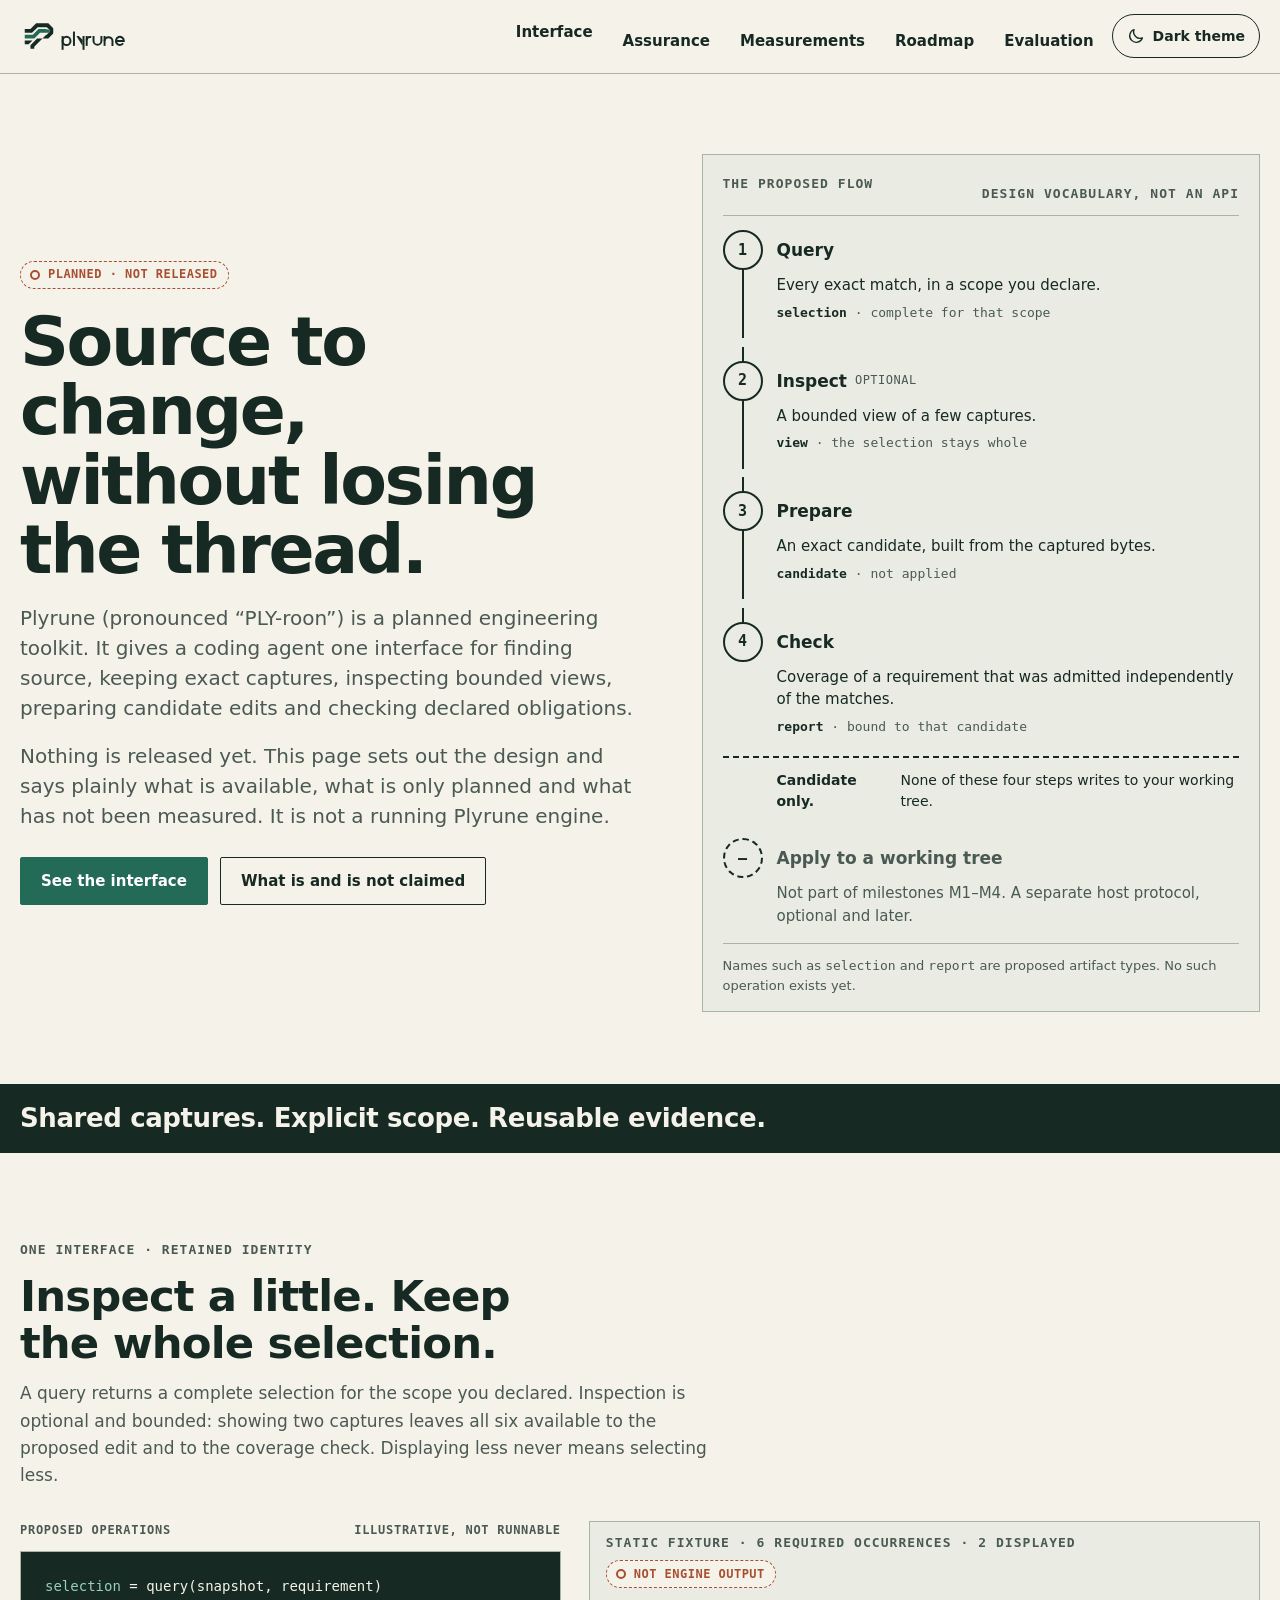
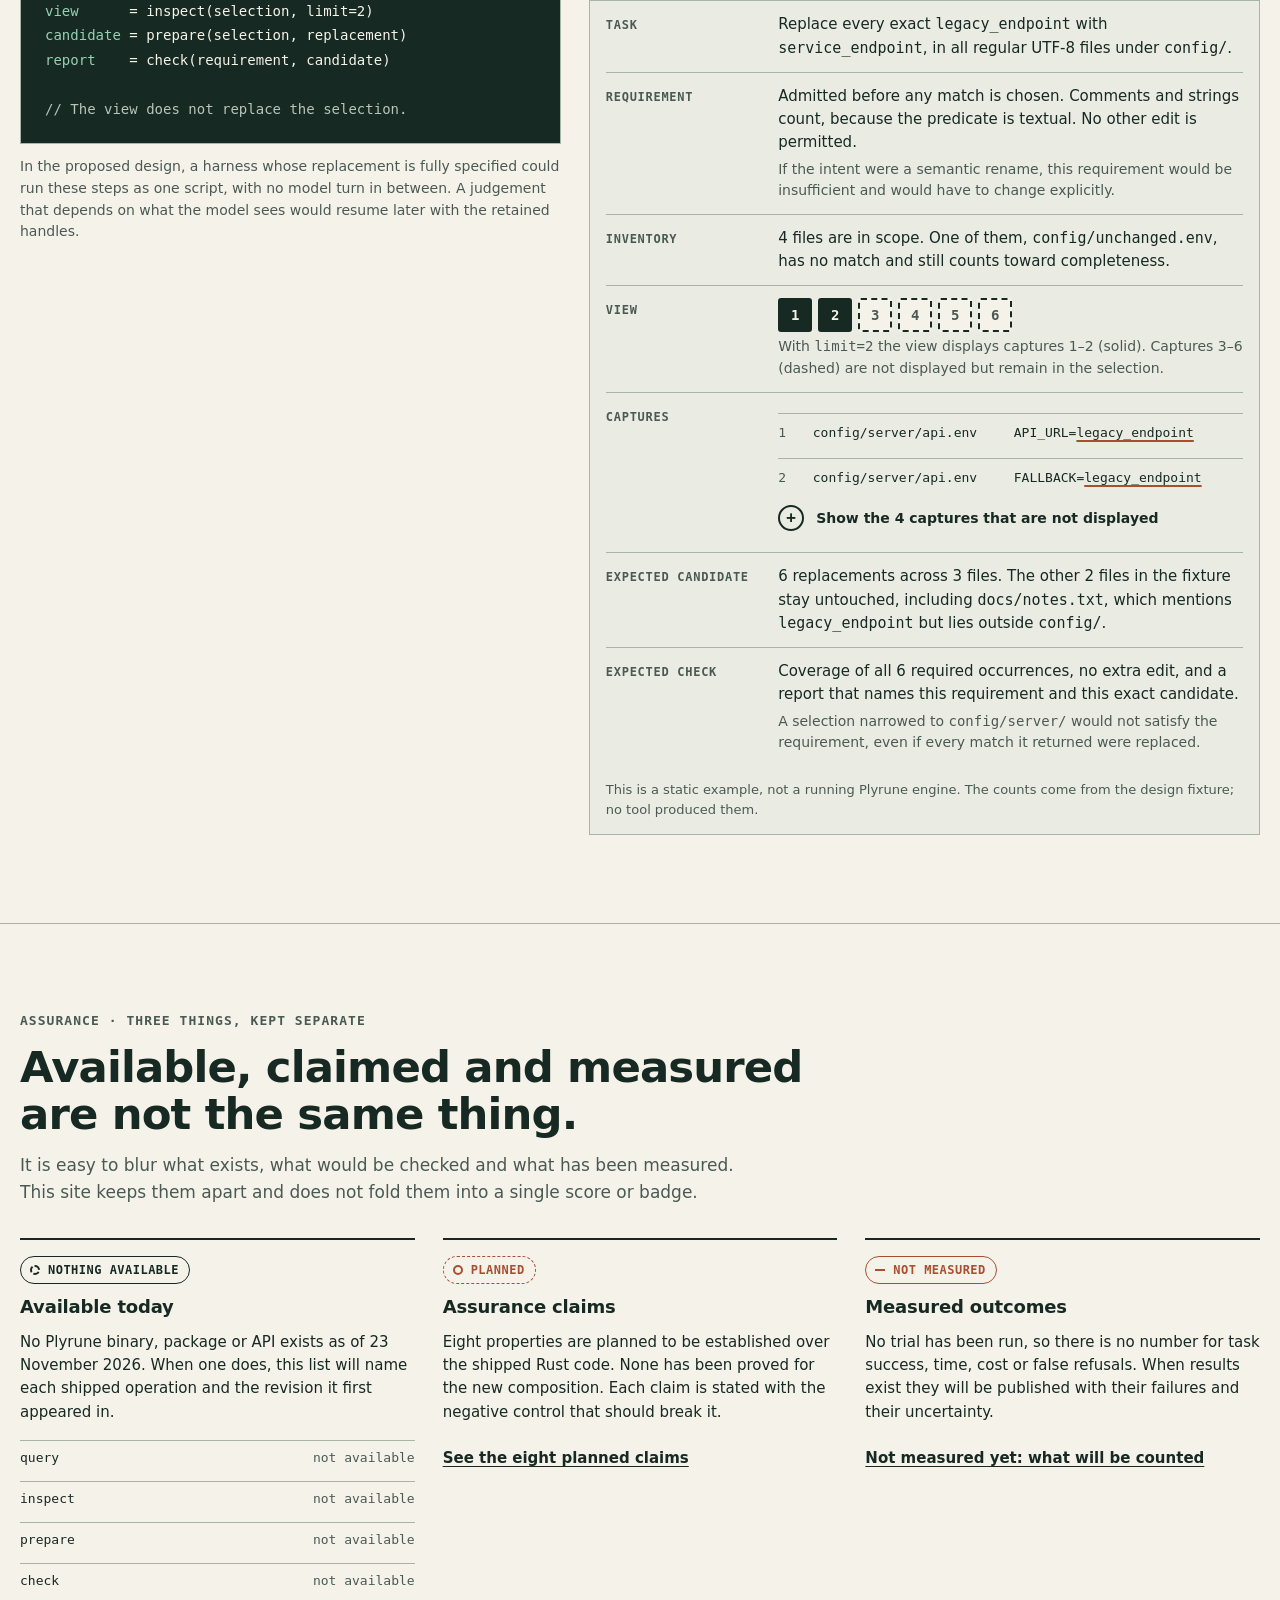
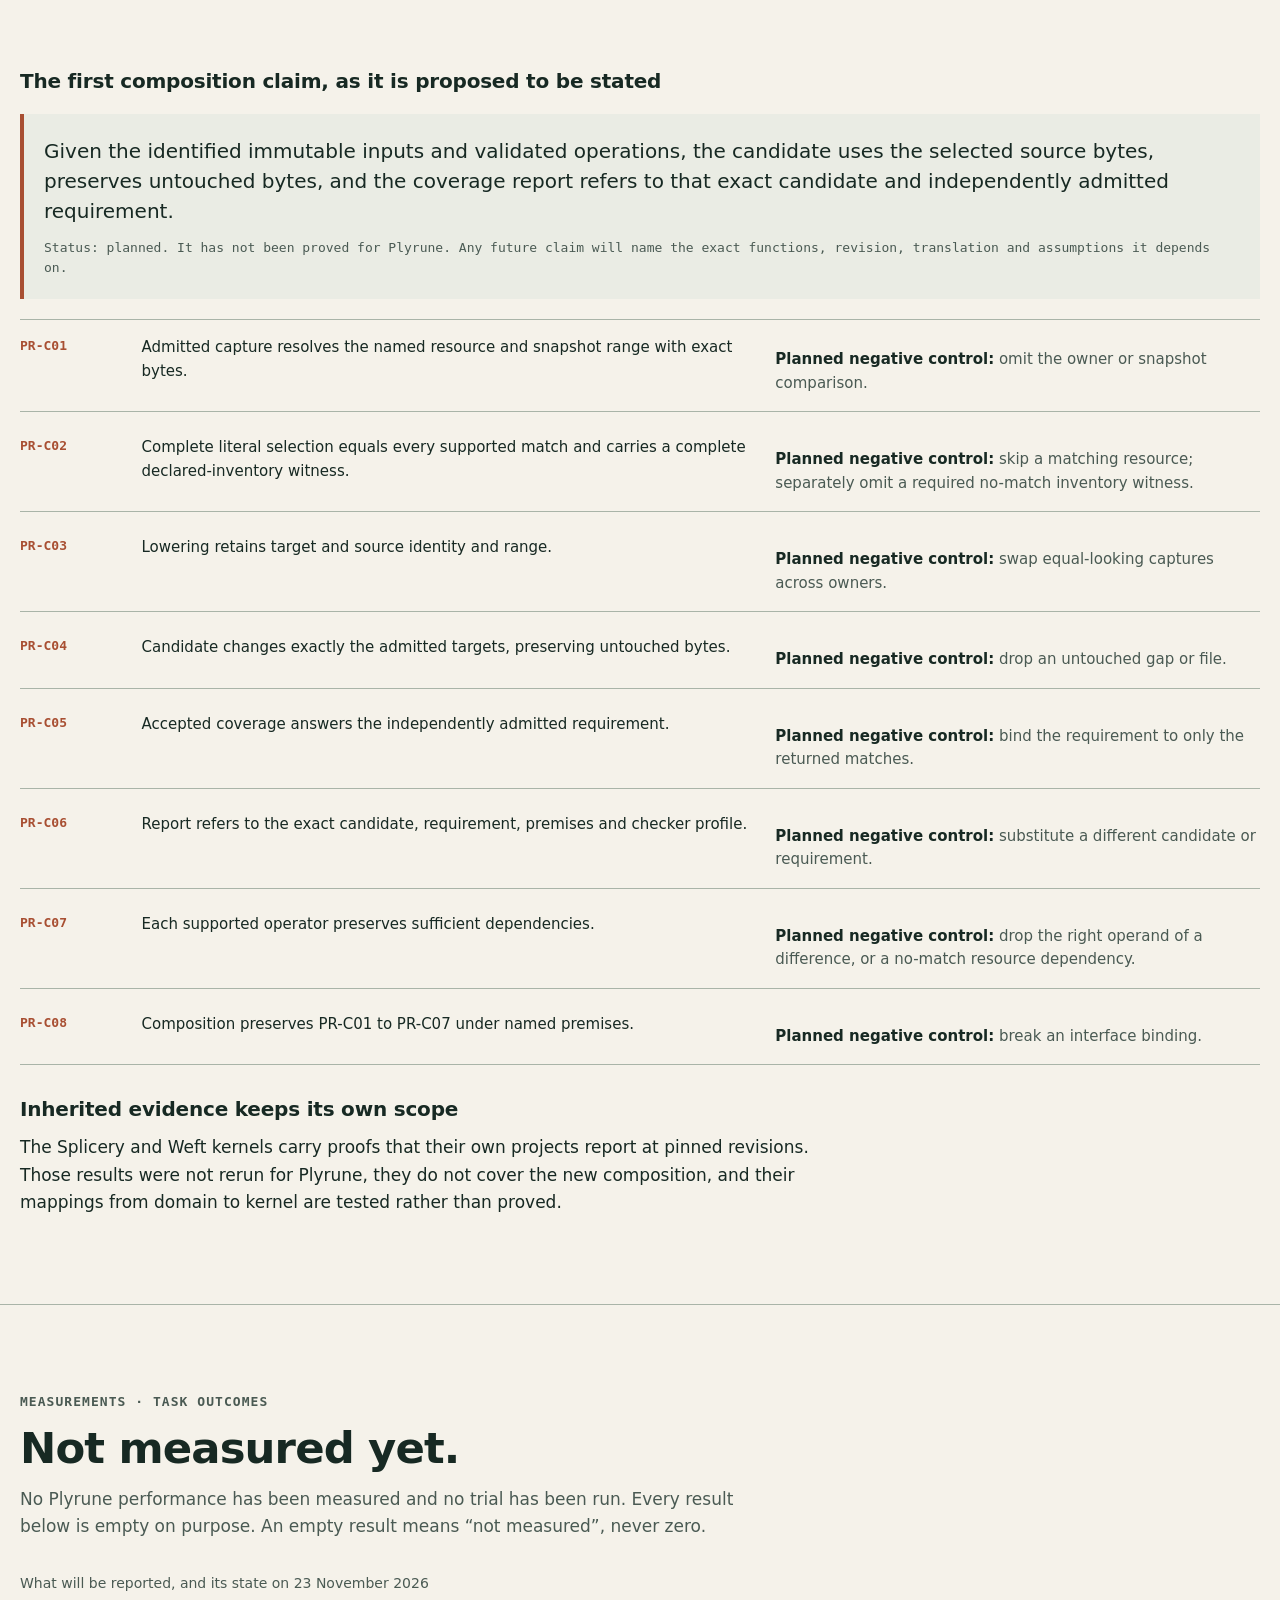
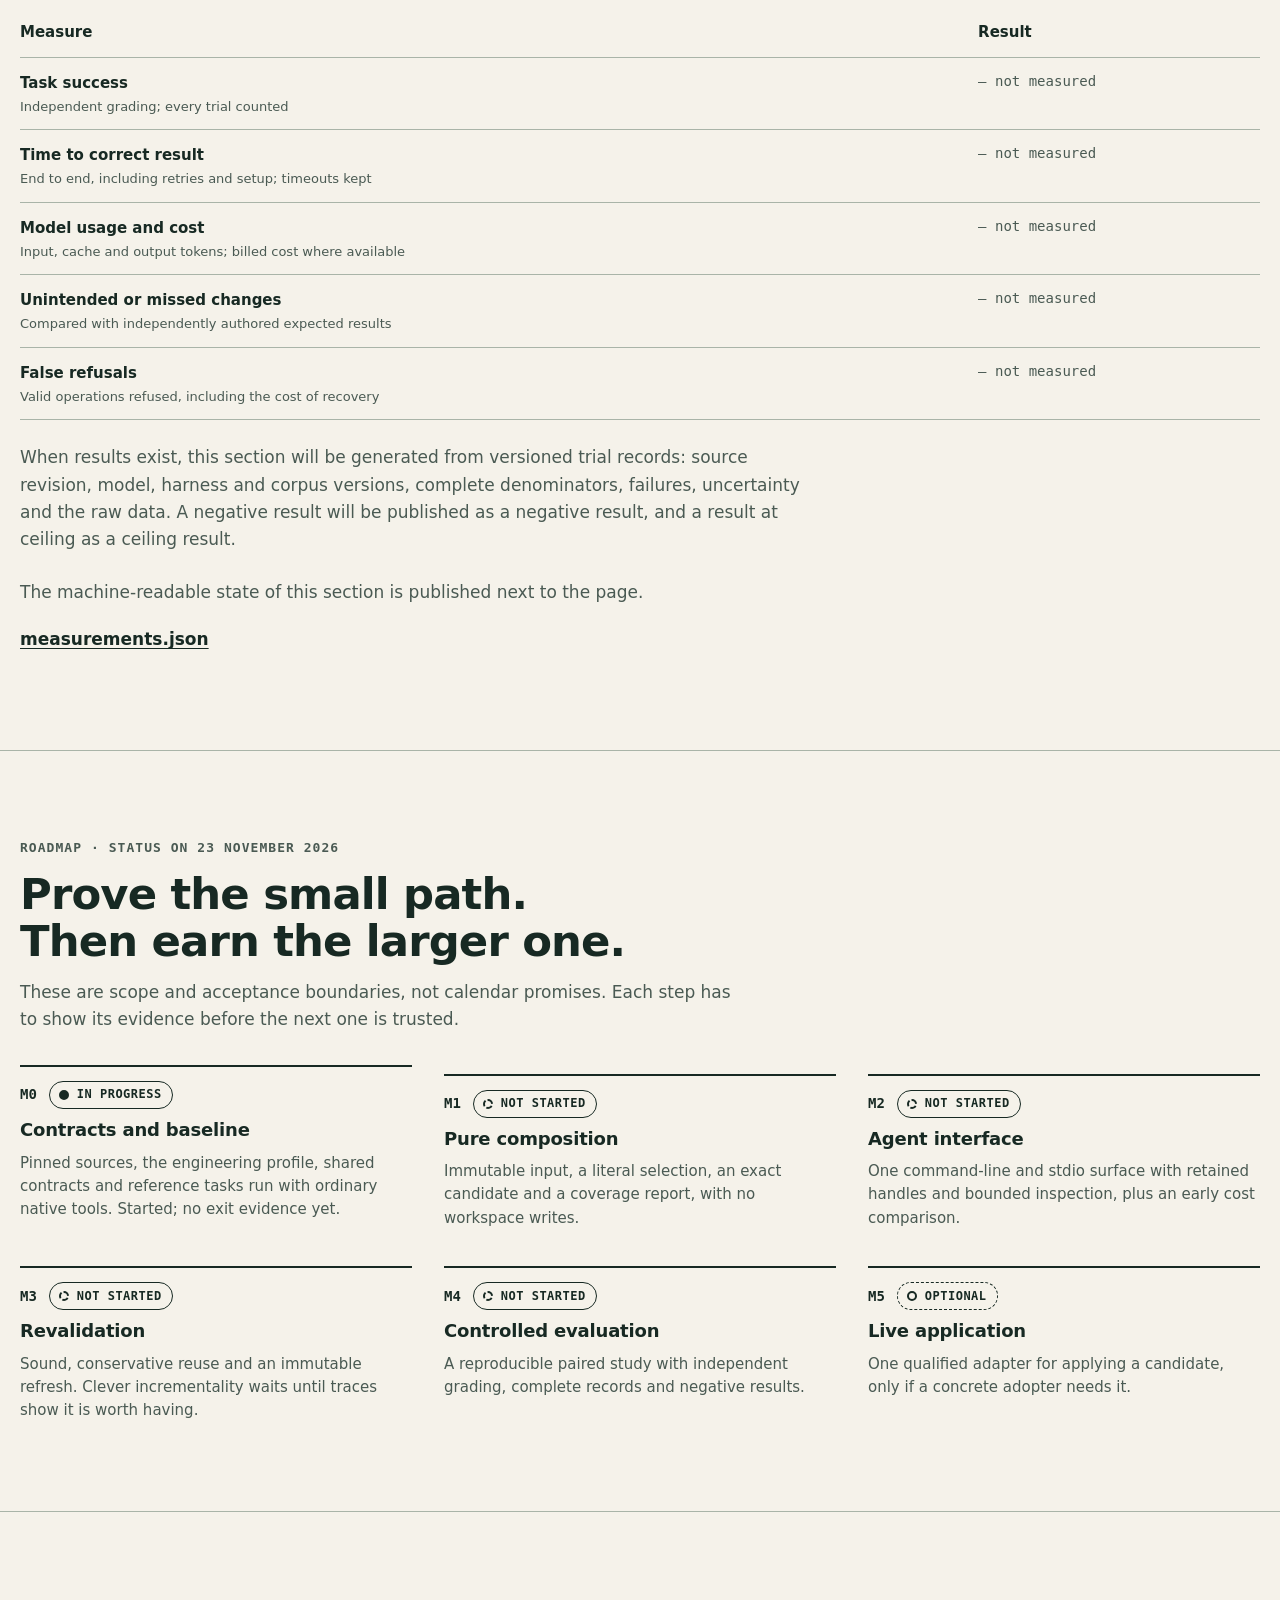
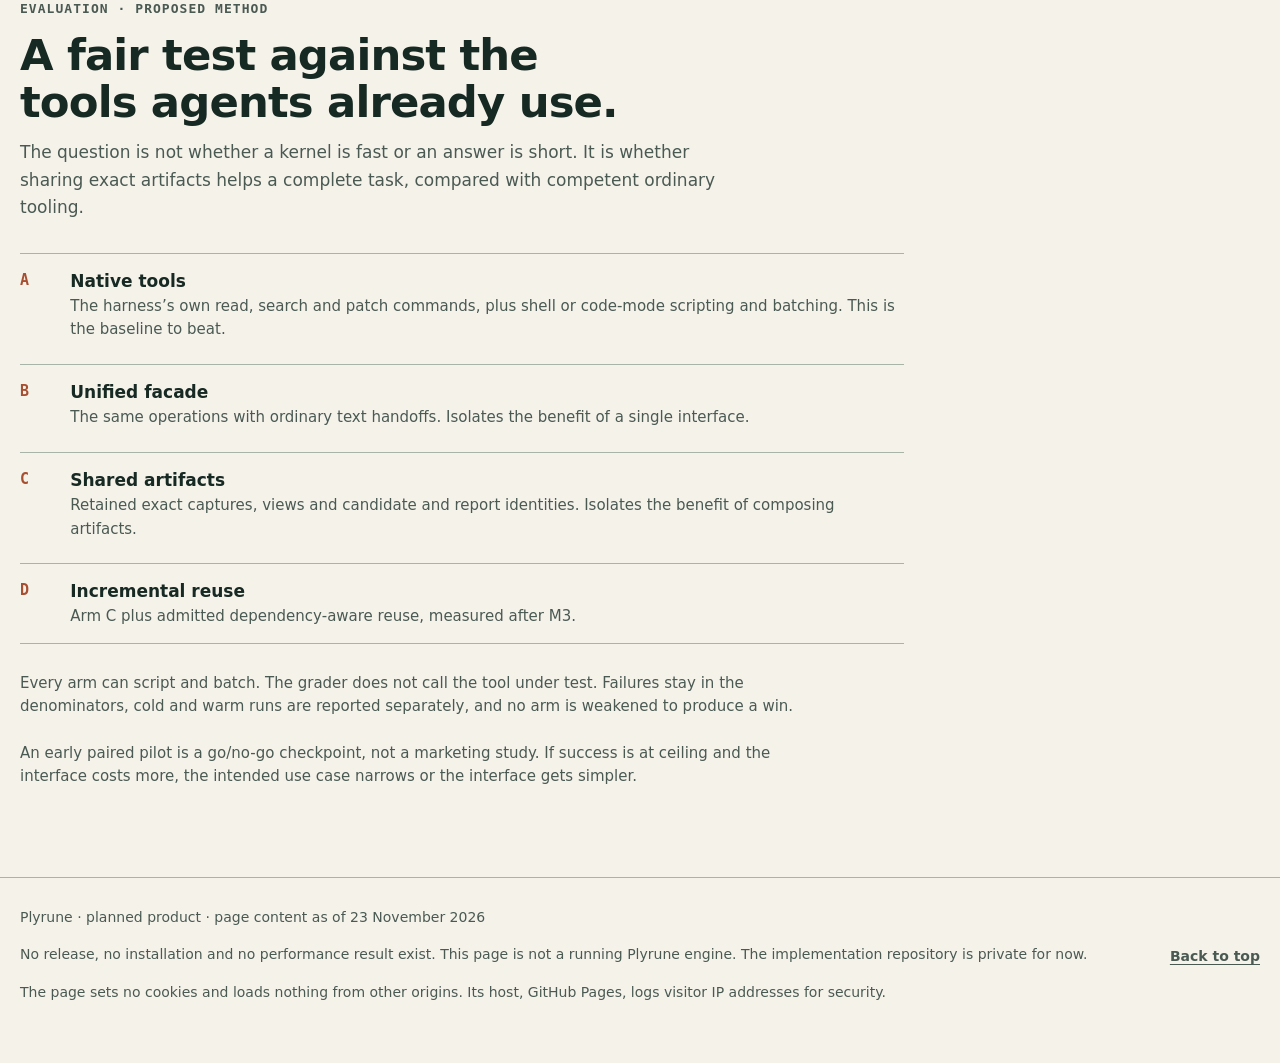
==== commit 171abf3a: "State the hosting and tracking facts in the footer The page sets no cookies and loads nothing from o" ====
--- a/index.html
+++ b/index.html
@@ -391,6 +391,7 @@
   <div class="wrap">
     <p>Plyrune · planned product · page content as of 23 November 2026</p>
     <p>No release, no installation and no performance result exist. This page is not a running Plyrune engine. The implementation repository is private for now.</p>
+    <p>The page sets no cookies and loads nothing from other origins. Its host, GitHub Pages, logs visitor IP addresses for security.</p>
     <a class="textlink" href="#top">Back to top</a>
   </div>
 </footer>
--- a/styles.css
+++ b/styles.css
@@ -586,7 +586,7 @@
 .site-foot .textlink { justify-self: start; }
 @media (min-width: 820px) {
   .site-foot .wrap { grid-template-columns: minmax(0, 1fr) auto; align-items: center; }
-  .site-foot .textlink { grid-column: 2; grid-row: 1 / span 3; }
+  .site-foot .textlink { grid-column: 2; grid-row: 1 / span 4; }
 }
 
 /* ---------- forced colours (Windows High Contrast): links stay distinguishable by underline ---------- */
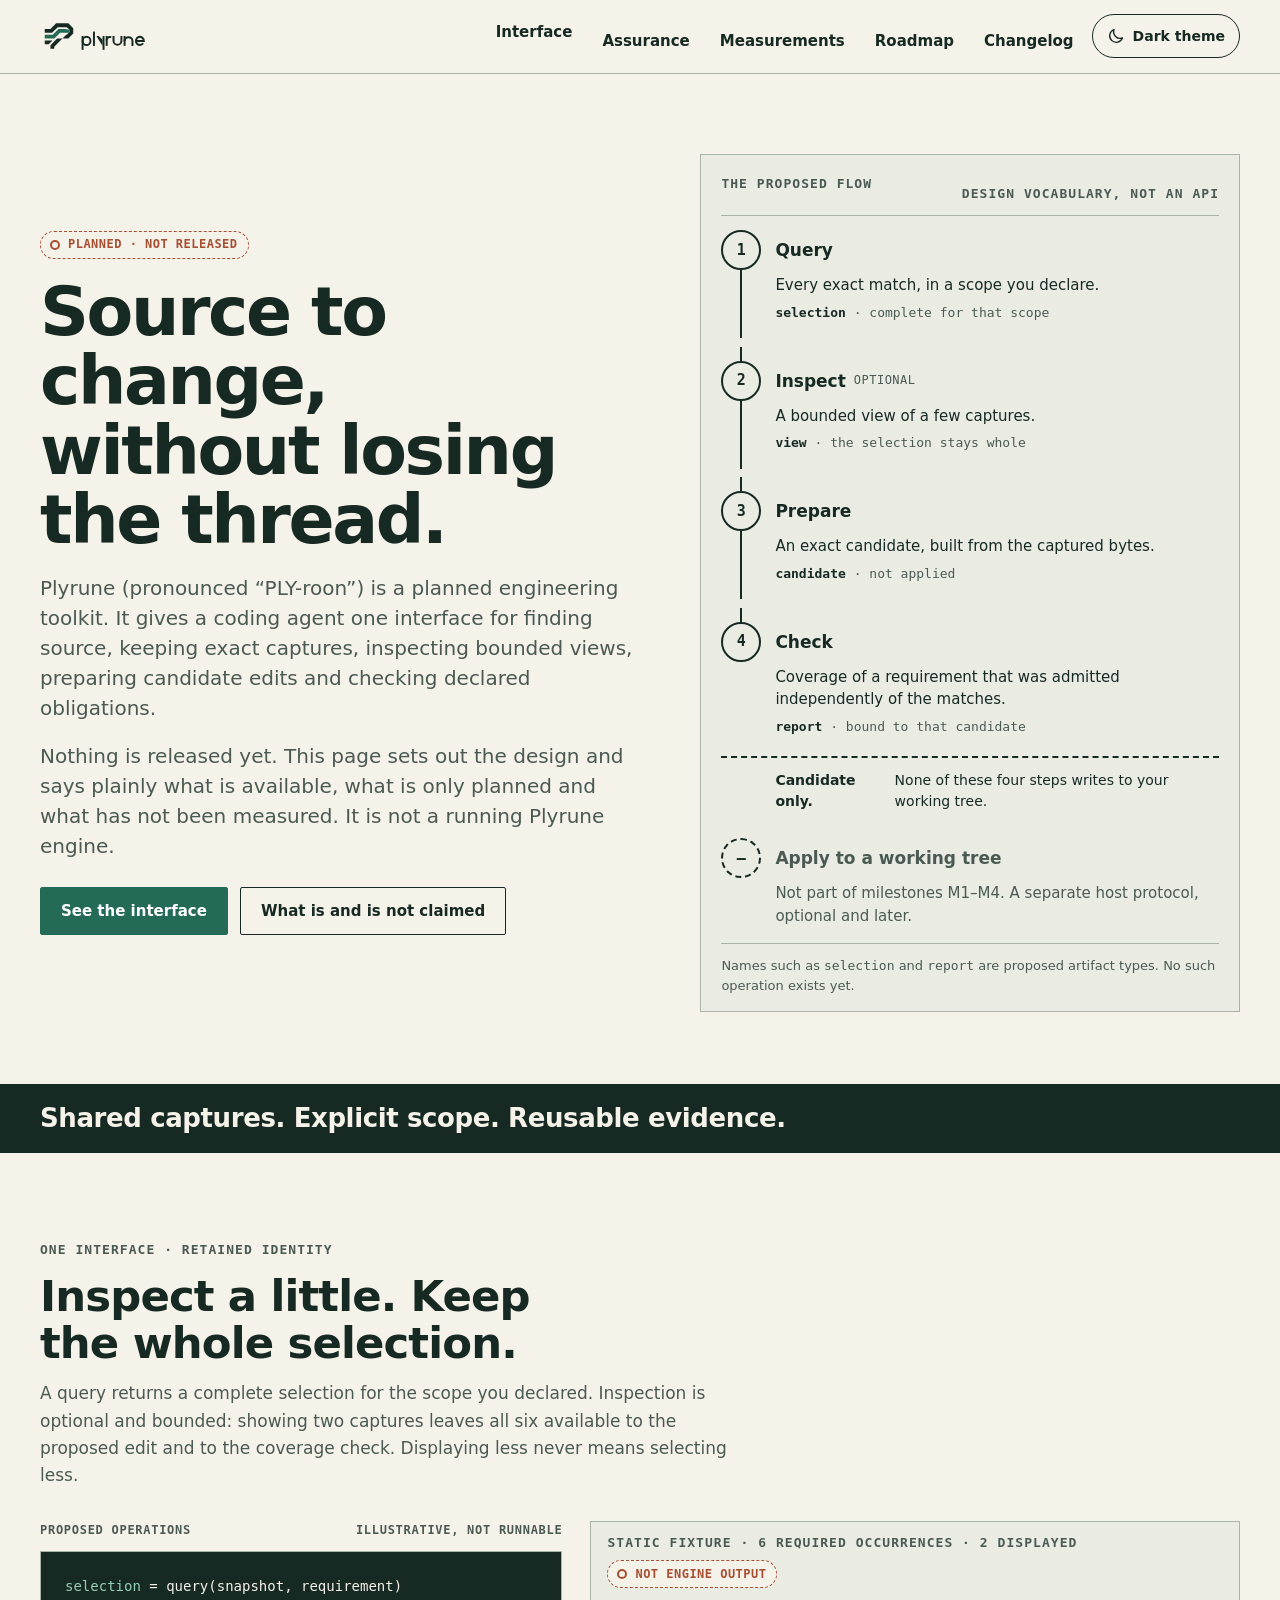
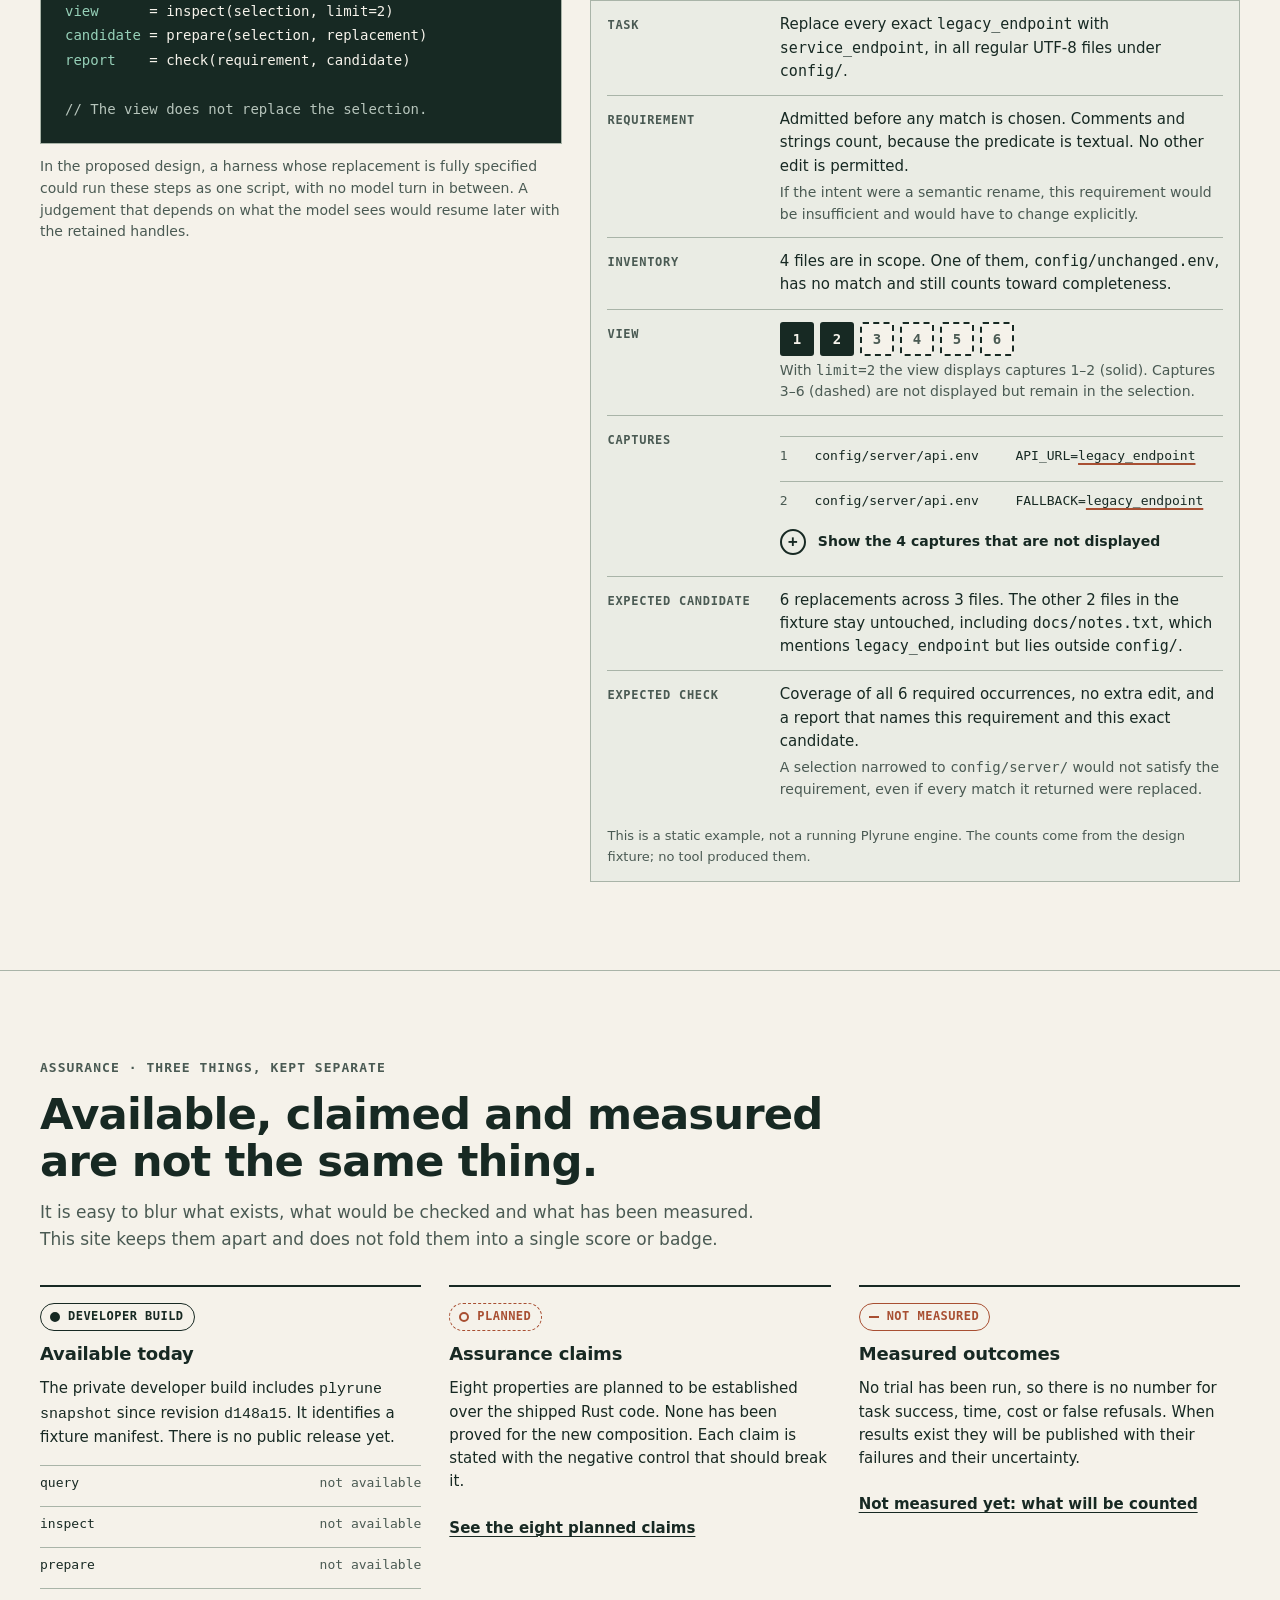
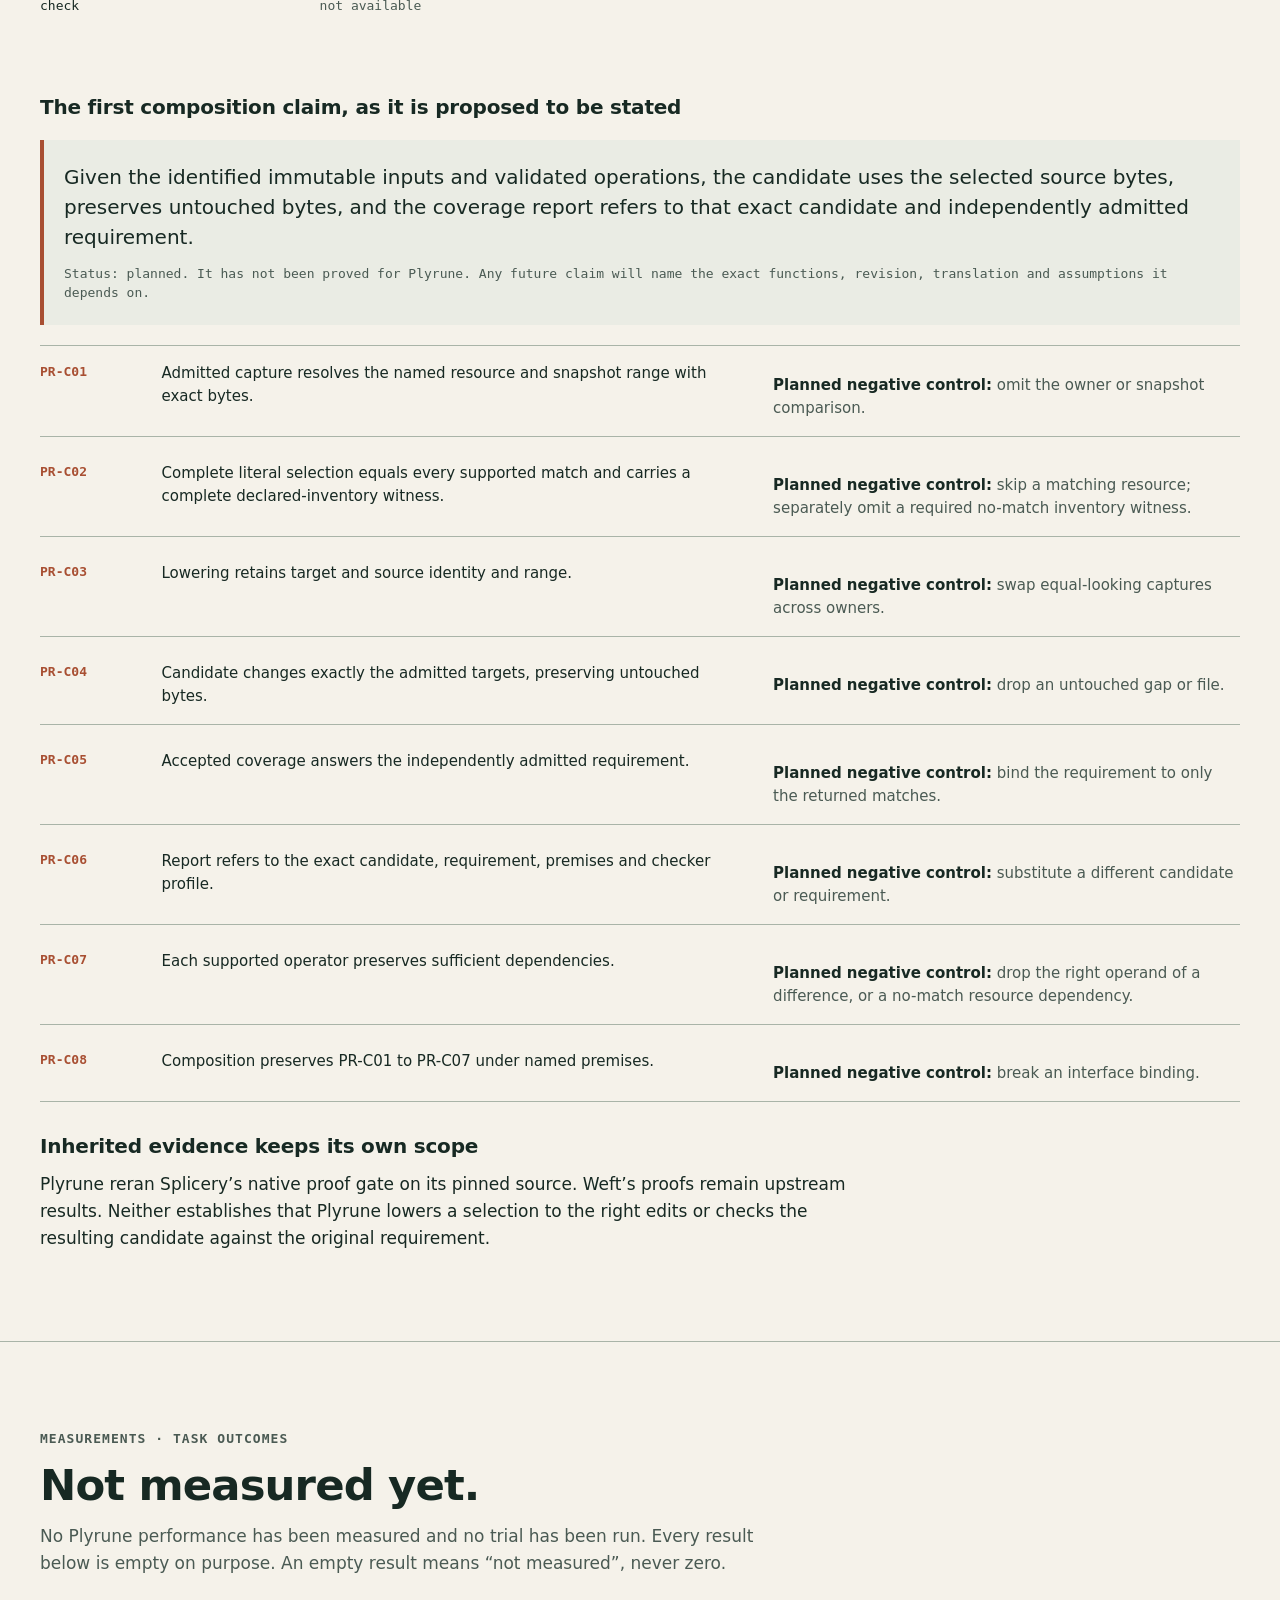
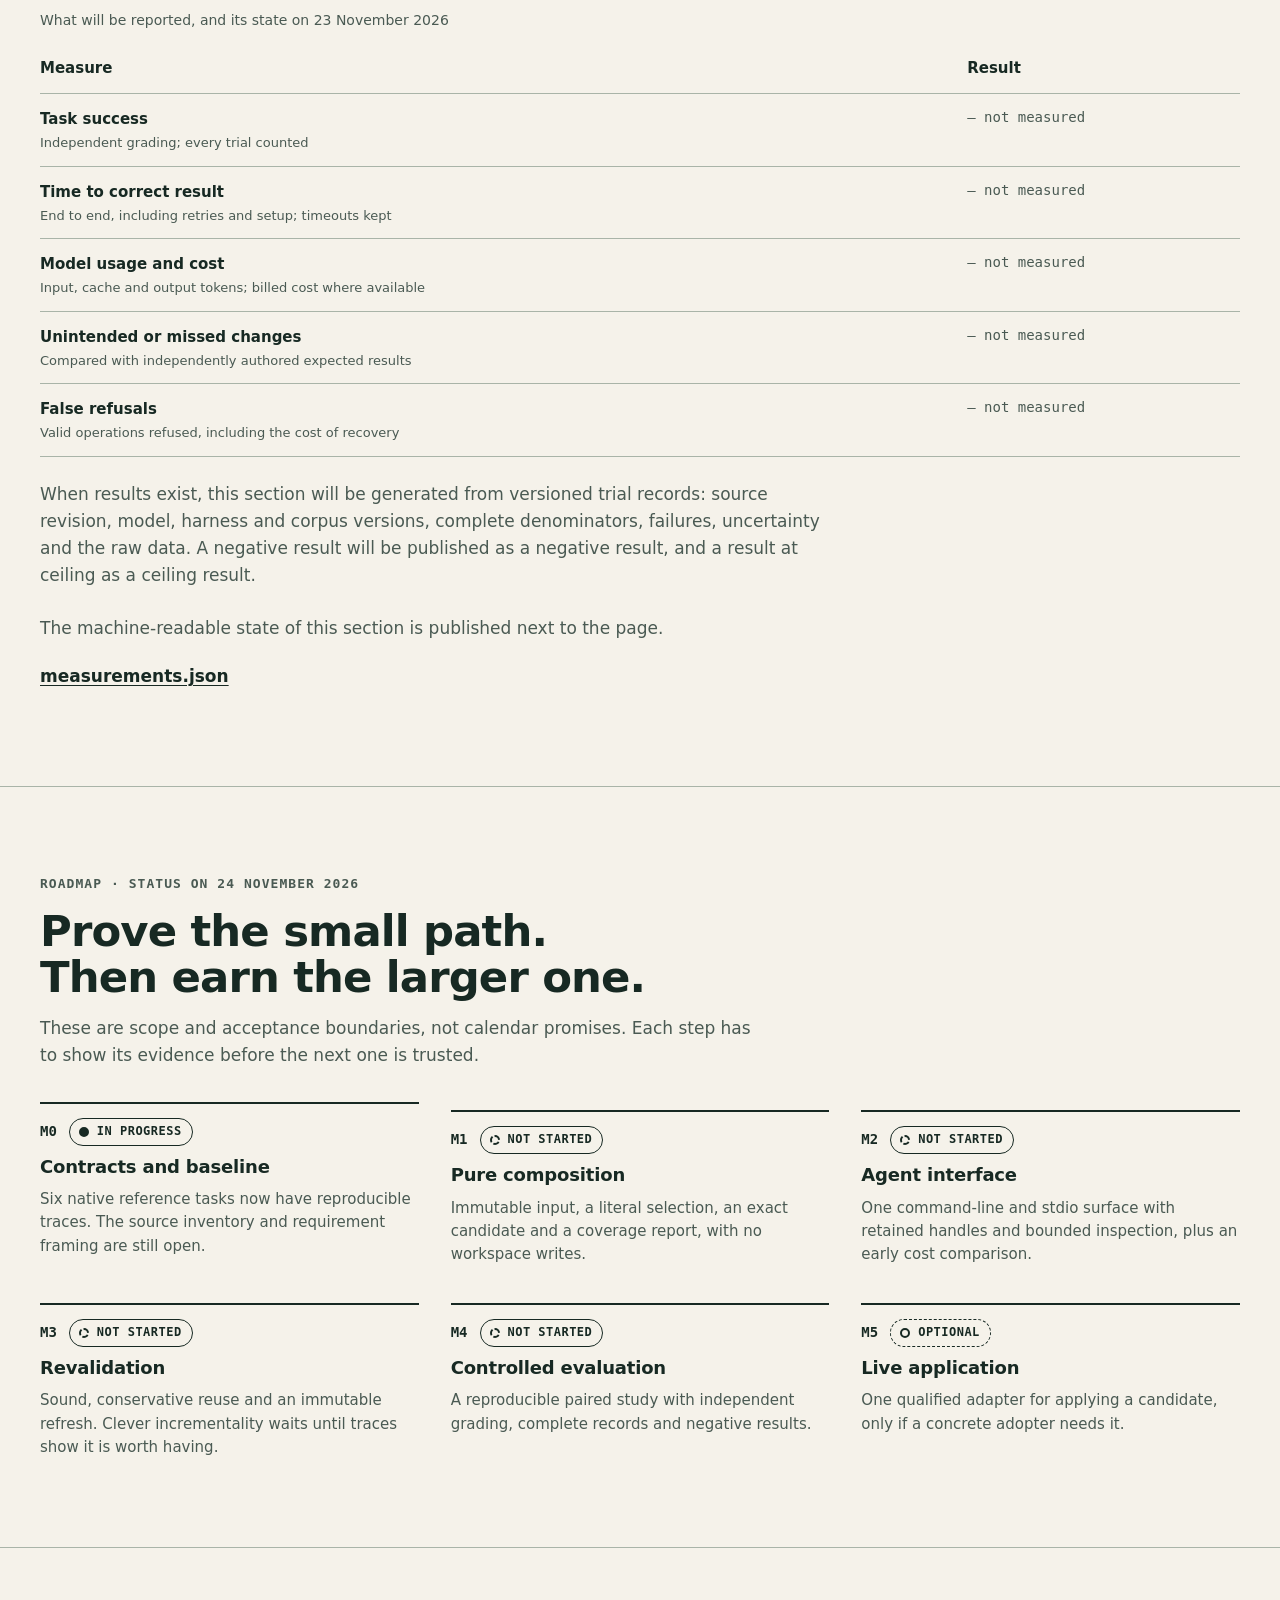
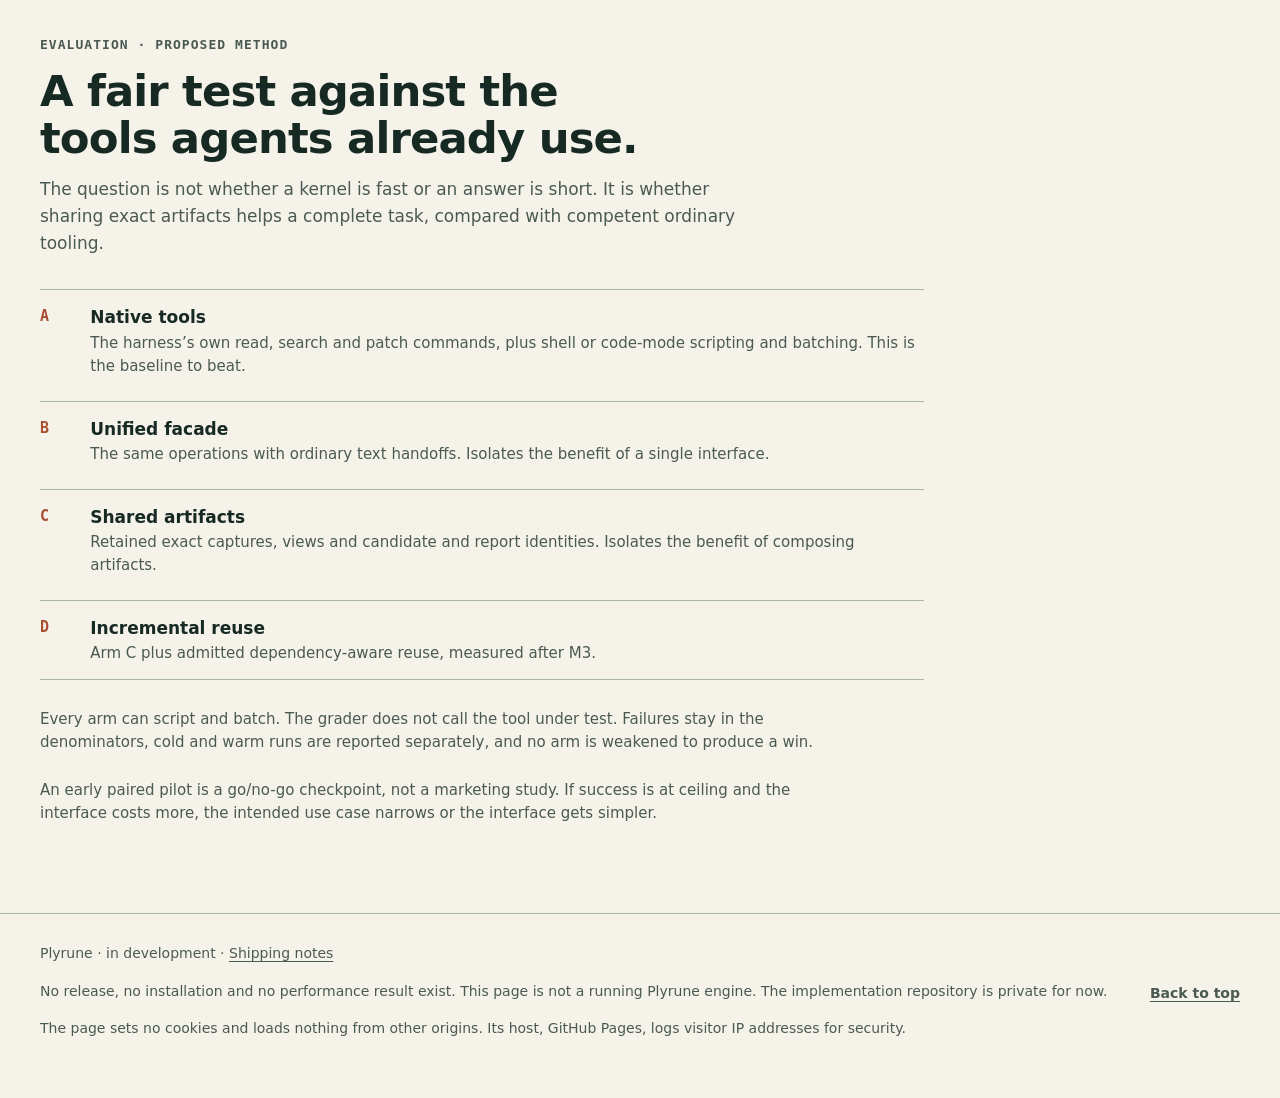
==== commit c20baf6c: "Add dated development changelog and update assurance status" ====
--- a/index.html
+++ b/index.html
@@ -52,7 +52,7 @@
         <li><a href="#assurance">Assurance</a></li>
         <li><a href="#measurements">Measurements</a></li>
         <li><a href="#roadmap">Roadmap</a></li>
-        <li><a href="#evaluation">Evaluation</a></li>
+        <li><a href="changelog.html">Changelog</a></li>
       </ul>
     </nav>
     <button class="theme-toggle" type="button" data-theme-toggle data-next="dark" aria-label="Switch to dark theme" hidden>
@@ -212,9 +212,9 @@
 
       <div class="triad">
         <article aria-labelledby="avail-title">
-          <span class="chip chip--none">Nothing available</span>
+          <span class="chip chip--wip">Developer build</span>
           <h3 id="avail-title">Available today</h3>
-          <p>No Plyrune binary, package or API exists as of 23 November 2026. When one does, this list will name each shipped operation and the revision it first appeared in.</p>
+          <p>The private developer build includes <code>plyrune snapshot</code> since revision <code>d148a15</code>. It identifies a fixture manifest. There is no public release yet.</p>
           <ul class="ops" role="list">
             <li><span>query</span><span>not available</span></li>
             <li><span>inspect</span><span>not available</span></li>
@@ -288,7 +288,7 @@
 
       <div class="inherited">
         <h3>Inherited evidence keeps its own scope</h3>
-        <p>The Splicery and Weft kernels carry proofs that their own projects report at pinned revisions. Those results were not rerun for Plyrune, they do not cover the new composition, and their mappings from domain to kernel are tested rather than proved.</p>
+        <p>Plyrune reran Splicery’s native proof gate on its pinned source. Weft’s proofs remain upstream results. Neither establishes that Plyrune lowers a selection to the right edits or checks the resulting candidate against the original requirement.</p>
       </div>
     </div>
   </section>
@@ -326,7 +326,7 @@
   <section class="section" id="roadmap" aria-labelledby="roadmap-title">
     <div class="wrap">
       <div class="section__head">
-        <p class="eyebrow">Roadmap · status on 23 November 2026</p>
+        <p class="eyebrow">Roadmap · status on 24 November 2026</p>
         <h2 id="roadmap-title">Prove the small path. Then earn the larger one.</h2>
         <p>These are scope and acceptance boundaries, not calendar promises. Each step has to show its evidence before the next one is trusted.</p>
       </div>
@@ -334,7 +334,7 @@
         <li class="milestone">
           <div class="milestone__top"><span class="milestone__id">M0</span><span class="chip chip--wip">In progress</span></div>
           <h3>Contracts and baseline</h3>
-          <p>Pinned sources, the engineering profile, shared contracts and reference tasks run with ordinary native tools. Started; no exit evidence yet.</p>
+          <p>Six native reference tasks now have reproducible traces. The source inventory and requirement framing are still open.</p>
         </li>
         <li class="milestone">
           <div class="milestone__top"><span class="milestone__id">M1</span><span class="chip chip--none">Not started</span></div>
@@ -389,7 +389,7 @@
 
 <footer class="site-foot">
   <div class="wrap">
-    <p>Plyrune · planned product · page content as of 23 November 2026</p>
+    <p>Plyrune · in development · <a href="changelog.html">Shipping notes</a></p>
     <p>No release, no installation and no performance result exist. This page is not a running Plyrune engine. The implementation repository is private for now.</p>
     <p>The page sets no cookies and loads nothing from other origins. Its host, GitHub Pages, logs visitor IP addresses for security.</p>
     <a class="textlink" href="#top">Back to top</a>
--- a/styles.css
+++ b/styles.css
@@ -56,6 +56,10 @@
   --code-dim: #B7C5BC;
   --code-acc: #96D0B8;
 }
+
+/* Gutters widen with the viewport: 20 px on phones, 28 px from 640 px, 40 px from 980 px. */
+@media (min-width: 640px) { :root { --gutter: 28px; } }
+@media (min-width: 980px) { :root { --gutter: 40px; } }
 
 *,
 ::before,
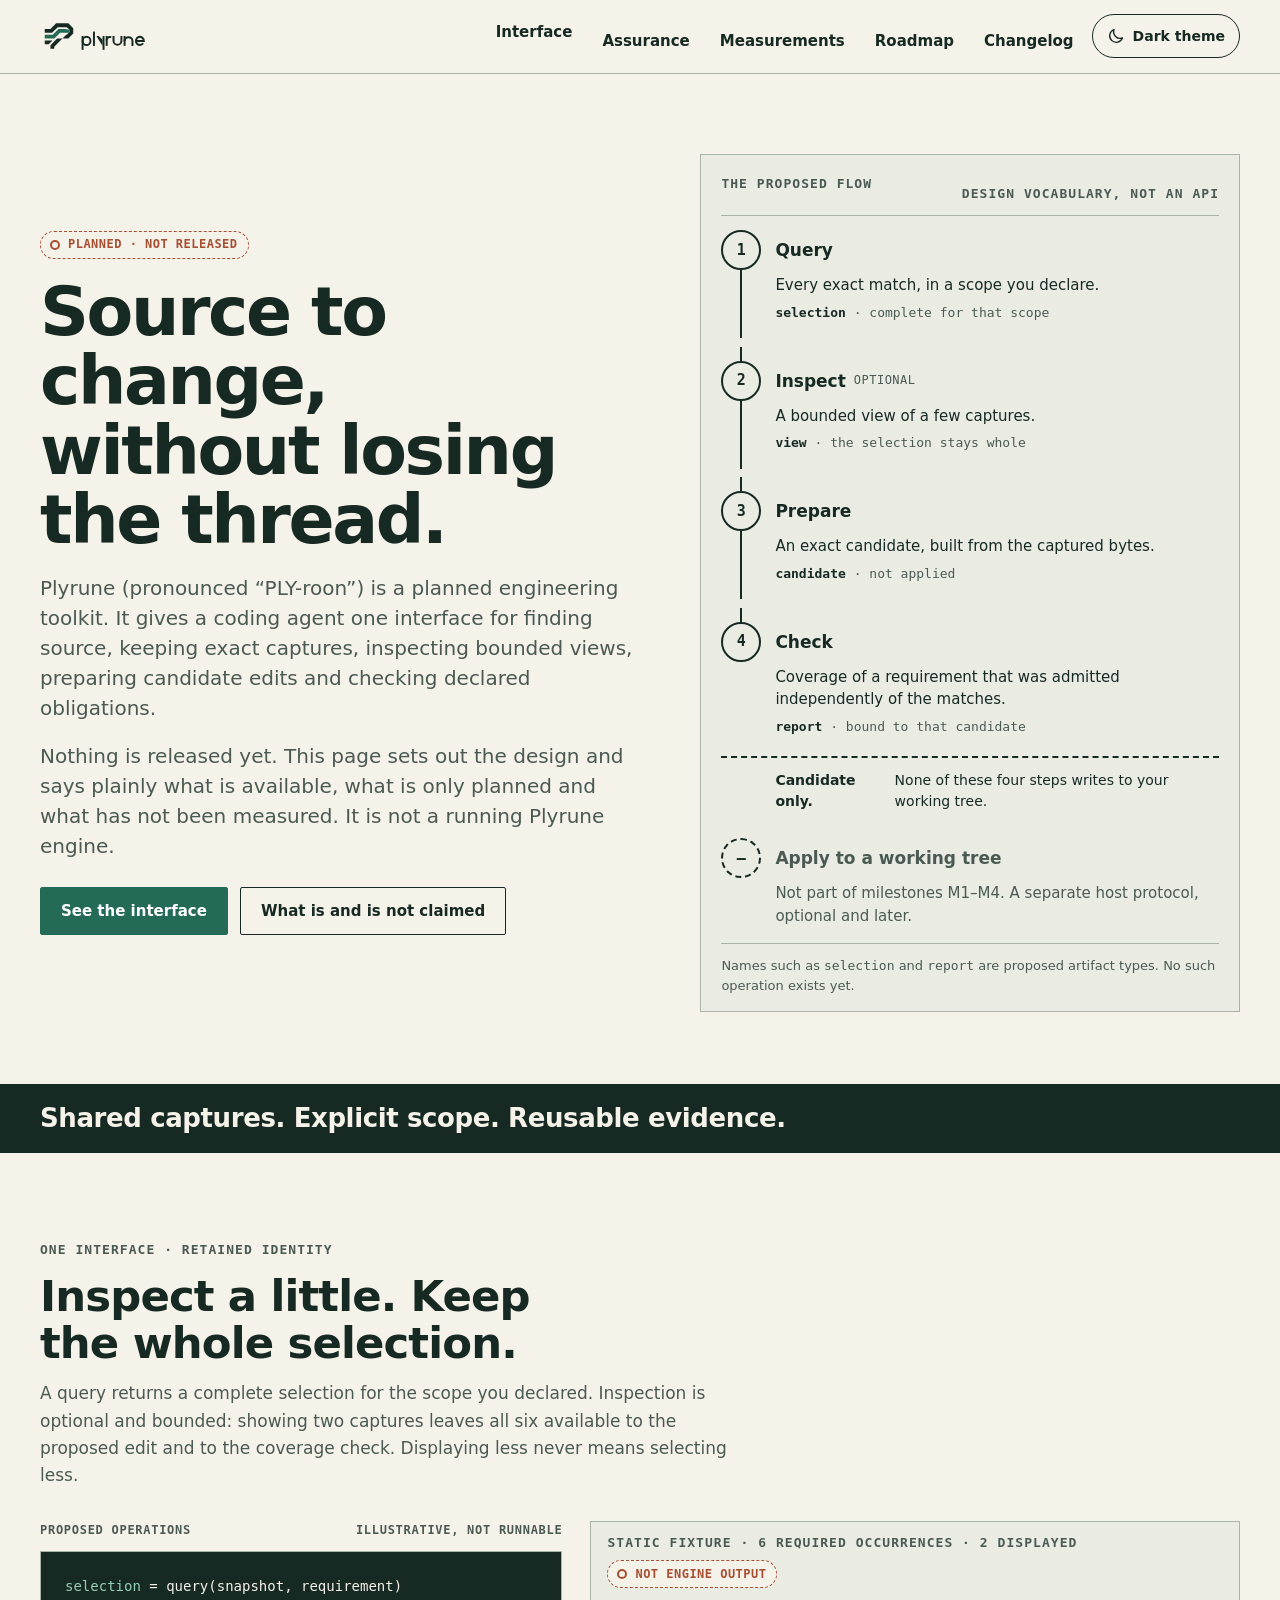
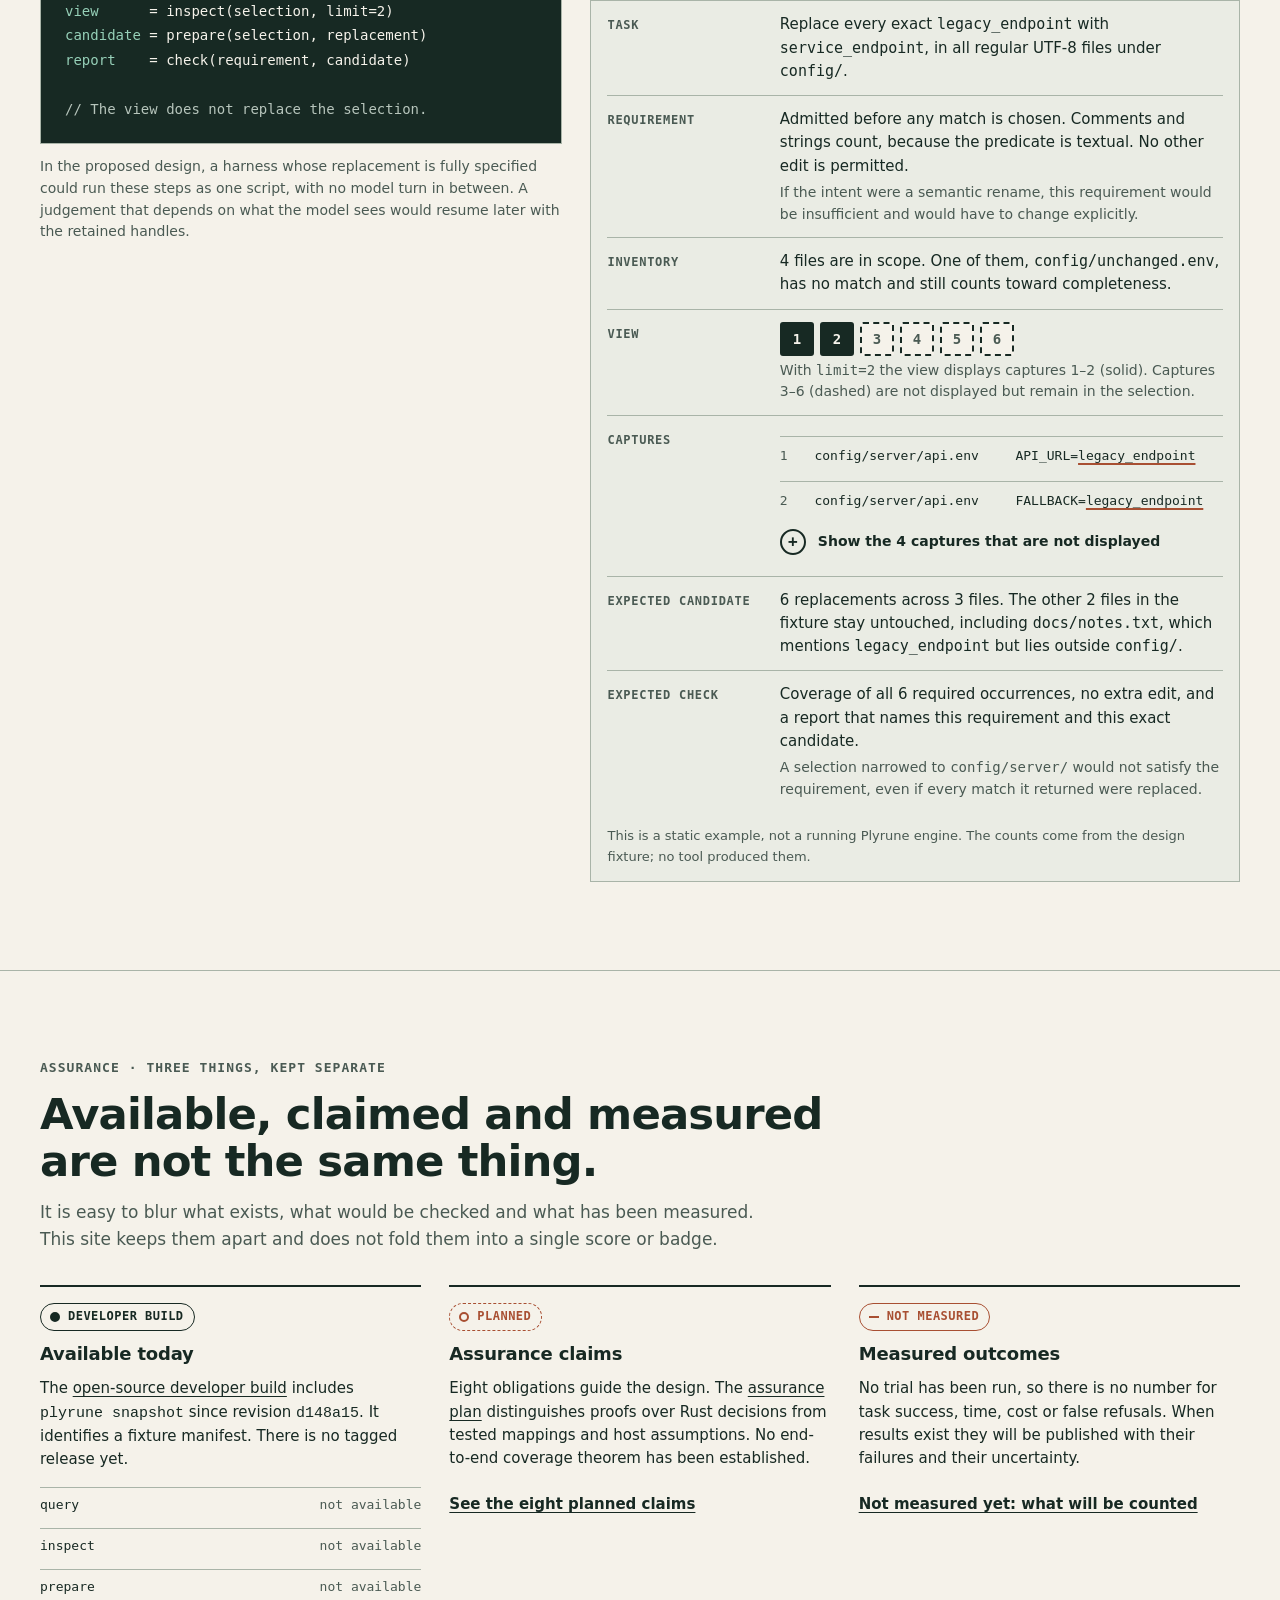
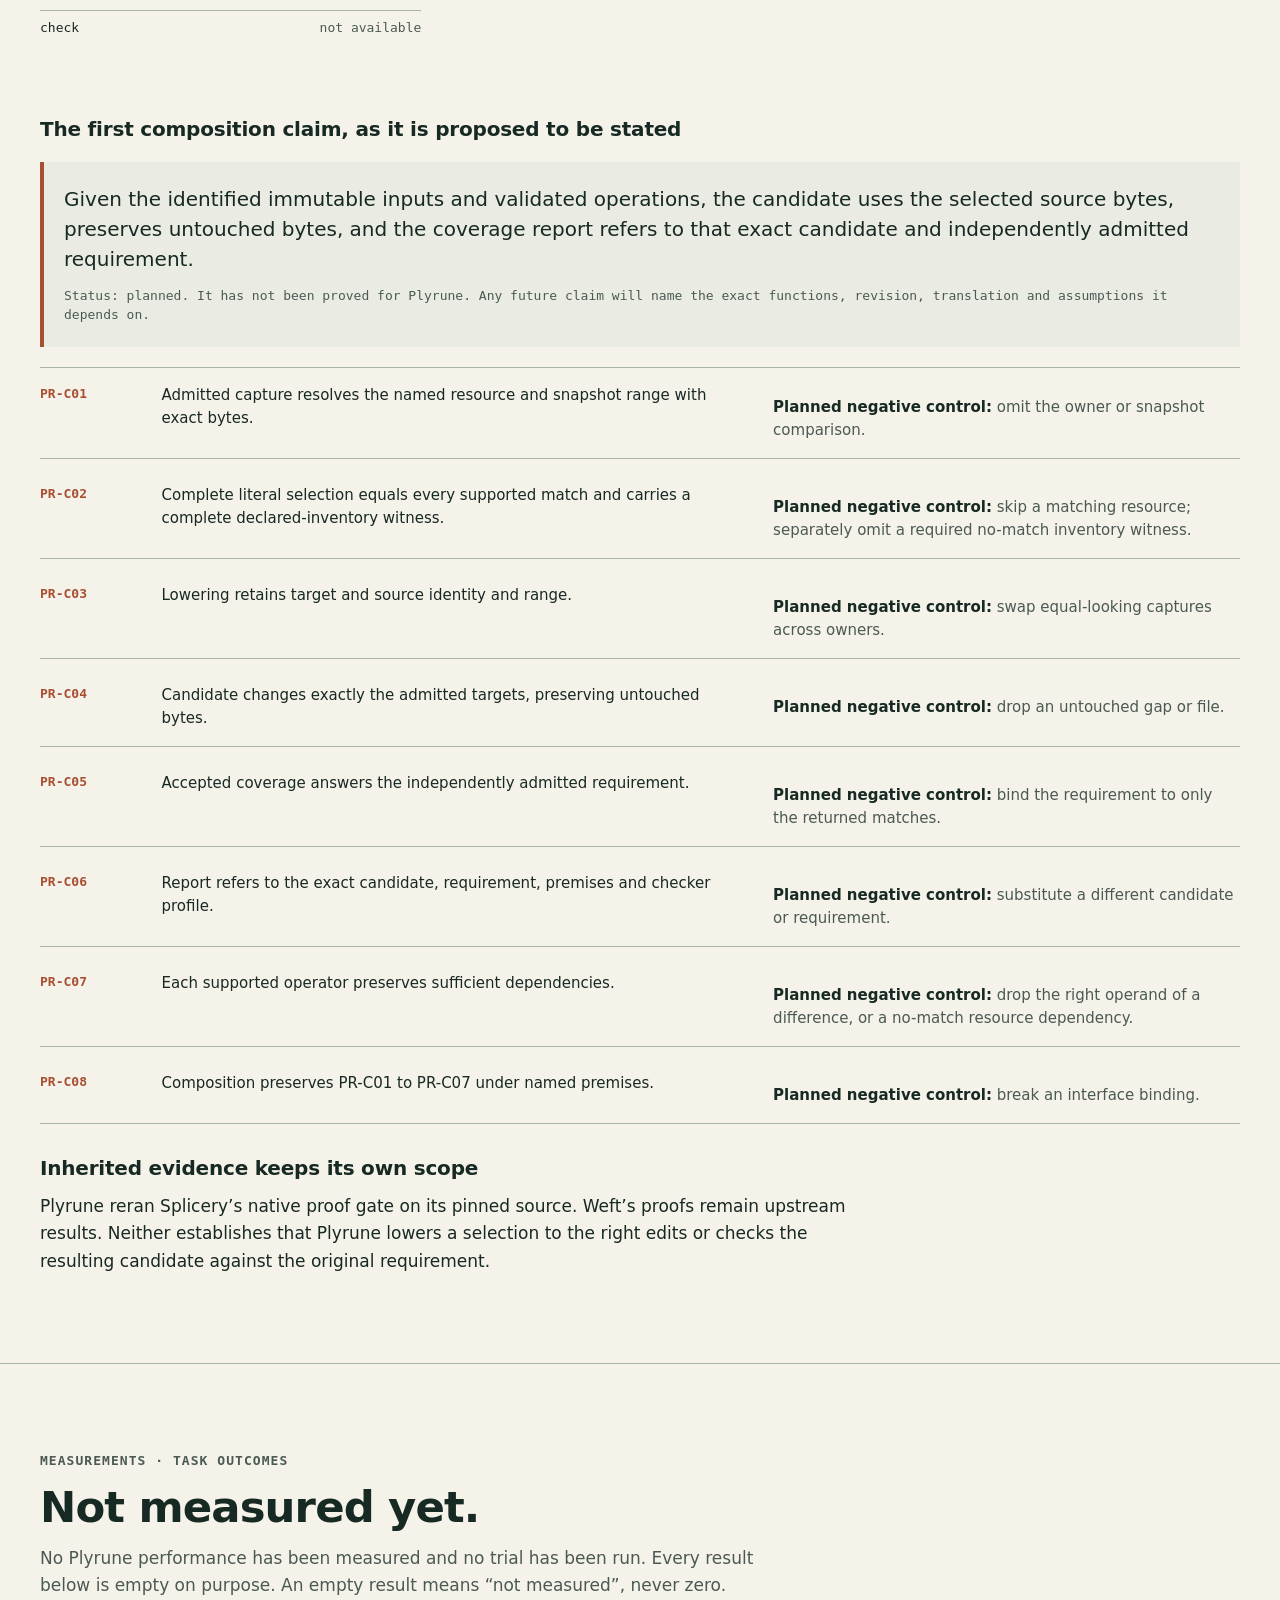
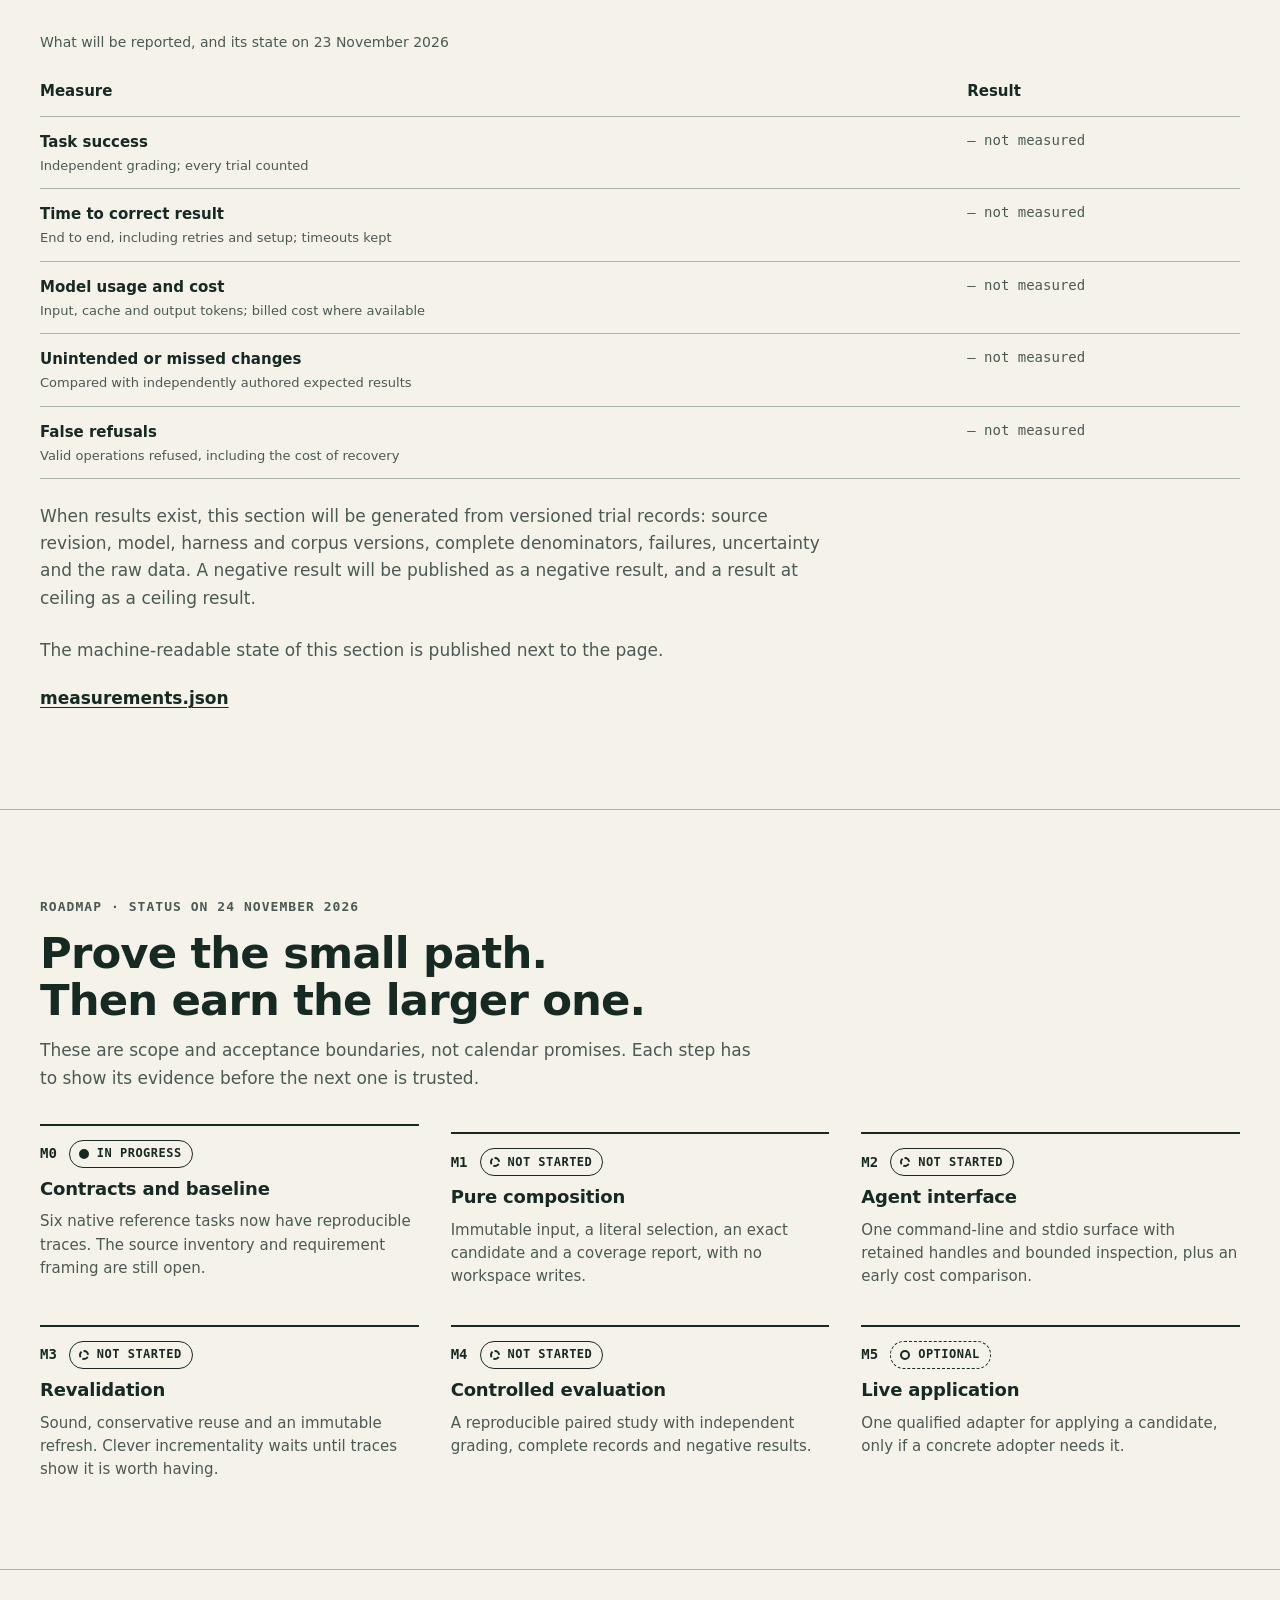
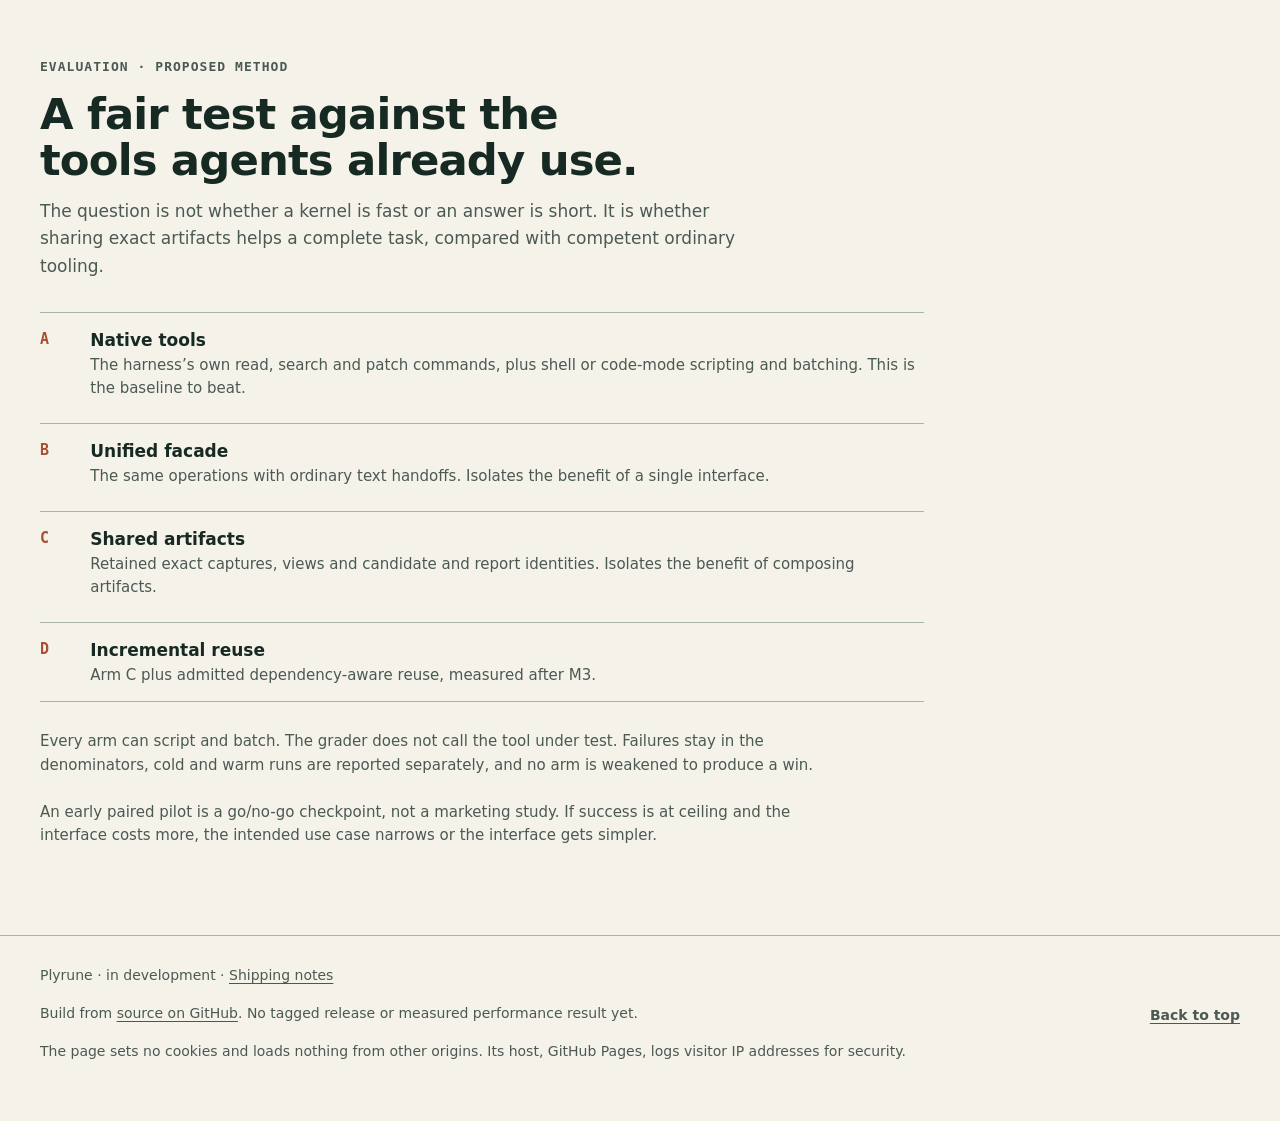
==== commit 1e6672d8: "Link the MIT source, store-bound range proof and optional gate example" ====
--- a/index.html
+++ b/index.html
@@ -214,7 +214,7 @@
         <article aria-labelledby="avail-title">
           <span class="chip chip--wip">Developer build</span>
           <h3 id="avail-title">Available today</h3>
-          <p>The private developer build includes <code>plyrune snapshot</code> since revision <code>d148a15</code>. It identifies a fixture manifest. There is no public release yet.</p>
+          <p>The <a href="https://github.com/plyrune-dev/plyrune">open-source developer build</a> includes <code>plyrune snapshot</code> since revision <code>d148a15</code>. It identifies a fixture manifest. There is no tagged release yet.</p>
           <ul class="ops" role="list">
             <li><span>query</span><span>not available</span></li>
             <li><span>inspect</span><span>not available</span></li>
@@ -225,7 +225,7 @@
         <article aria-labelledby="claims-title">
           <span class="chip chip--planned">Planned</span>
           <h3 id="claims-title">Assurance claims</h3>
-          <p>Eight properties are planned to be established over the shipped Rust code. None has been proved for the new composition. Each claim is stated with the negative control that should break it.</p>
+          <p>Eight obligations guide the design. The <a href="https://github.com/plyrune-dev/plyrune/blob/main/docs/ASSURANCE.md">assurance plan</a> distinguishes proofs over Rust decisions from tested mappings and host assumptions. No end-to-end coverage theorem has been established.</p>
           <a class="textlink" href="#claims">See the eight planned claims</a>
         </article>
         <article aria-labelledby="outcomes-title">
@@ -390,7 +390,7 @@
 <footer class="site-foot">
   <div class="wrap">
     <p>Plyrune · in development · <a href="changelog.html">Shipping notes</a></p>
-    <p>No release, no installation and no performance result exist. This page is not a running Plyrune engine. The implementation repository is private for now.</p>
+    <p>Build from <a href="https://github.com/plyrune-dev/plyrune">source on GitHub</a>. No tagged release or measured performance result yet.</p>
     <p>The page sets no cookies and loads nothing from other origins. Its host, GitHub Pages, logs visitor IP addresses for security.</p>
     <a class="textlink" href="#top">Back to top</a>
   </div>
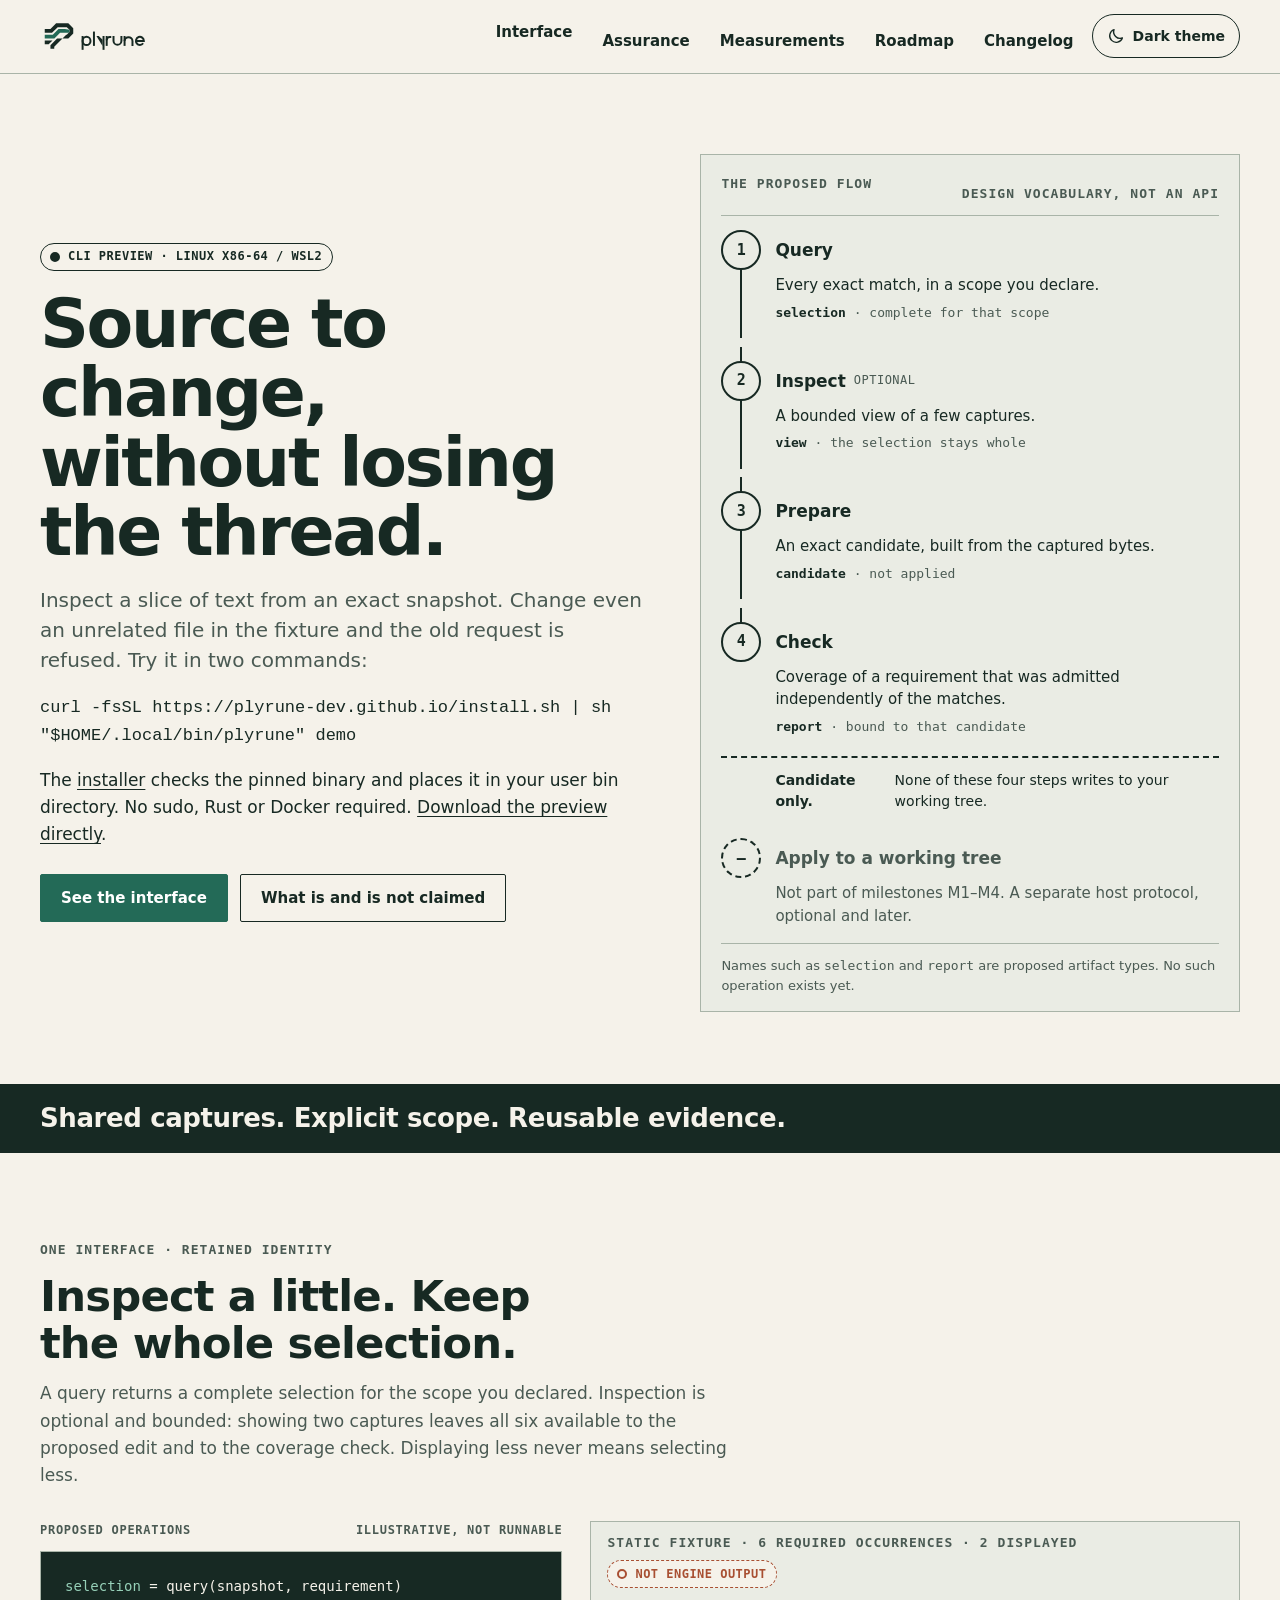
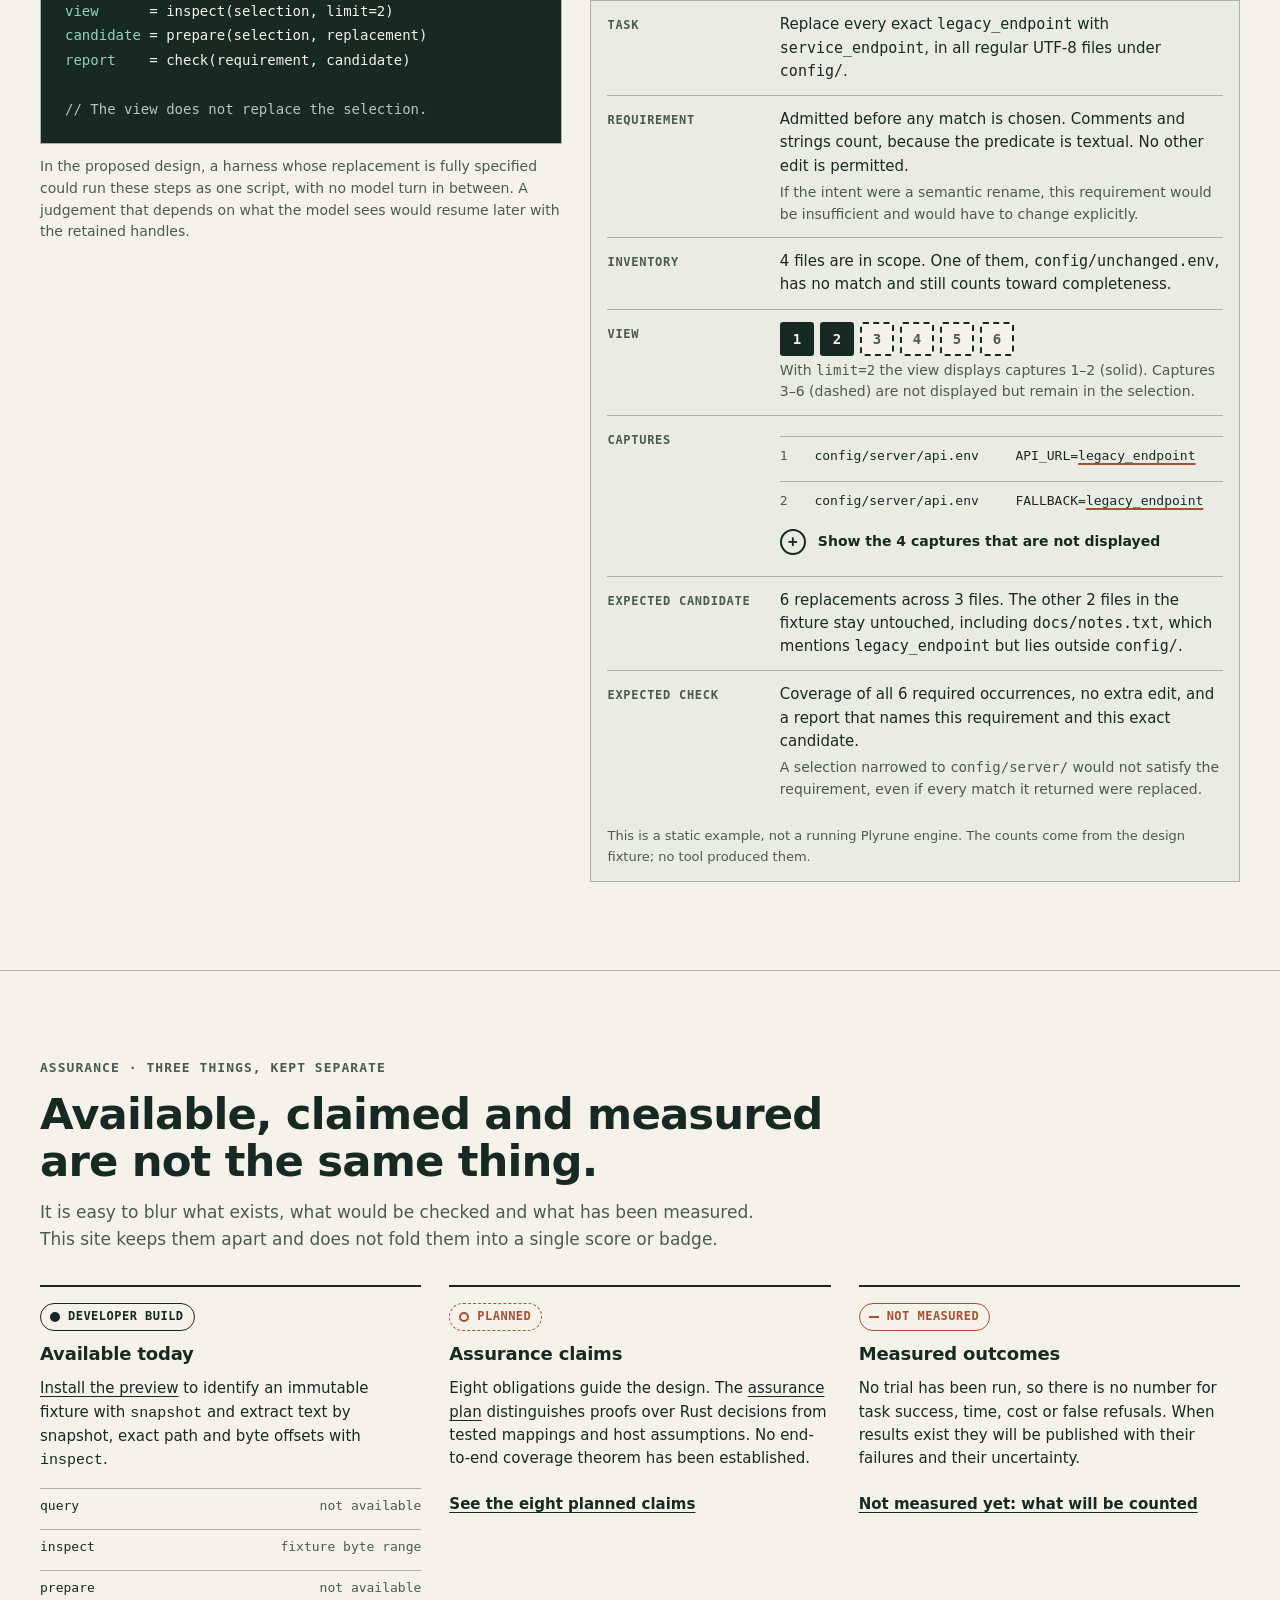
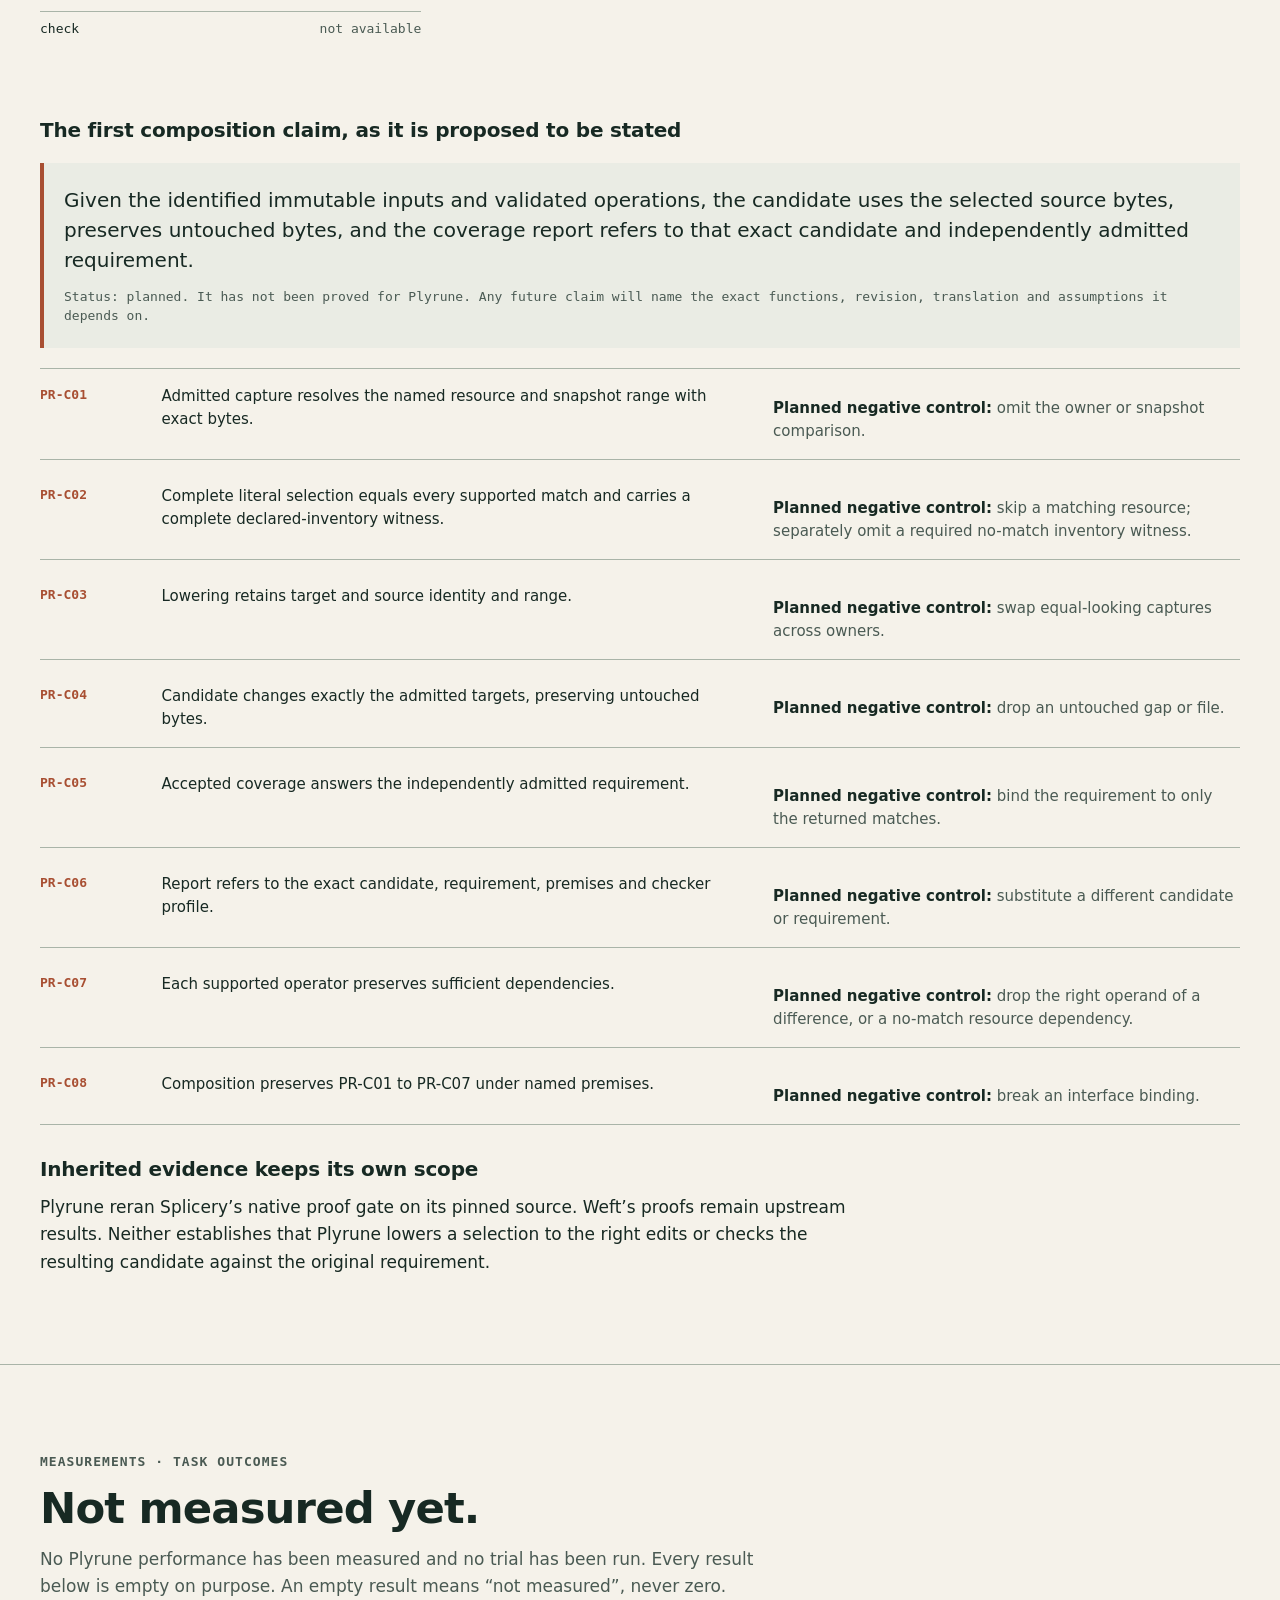
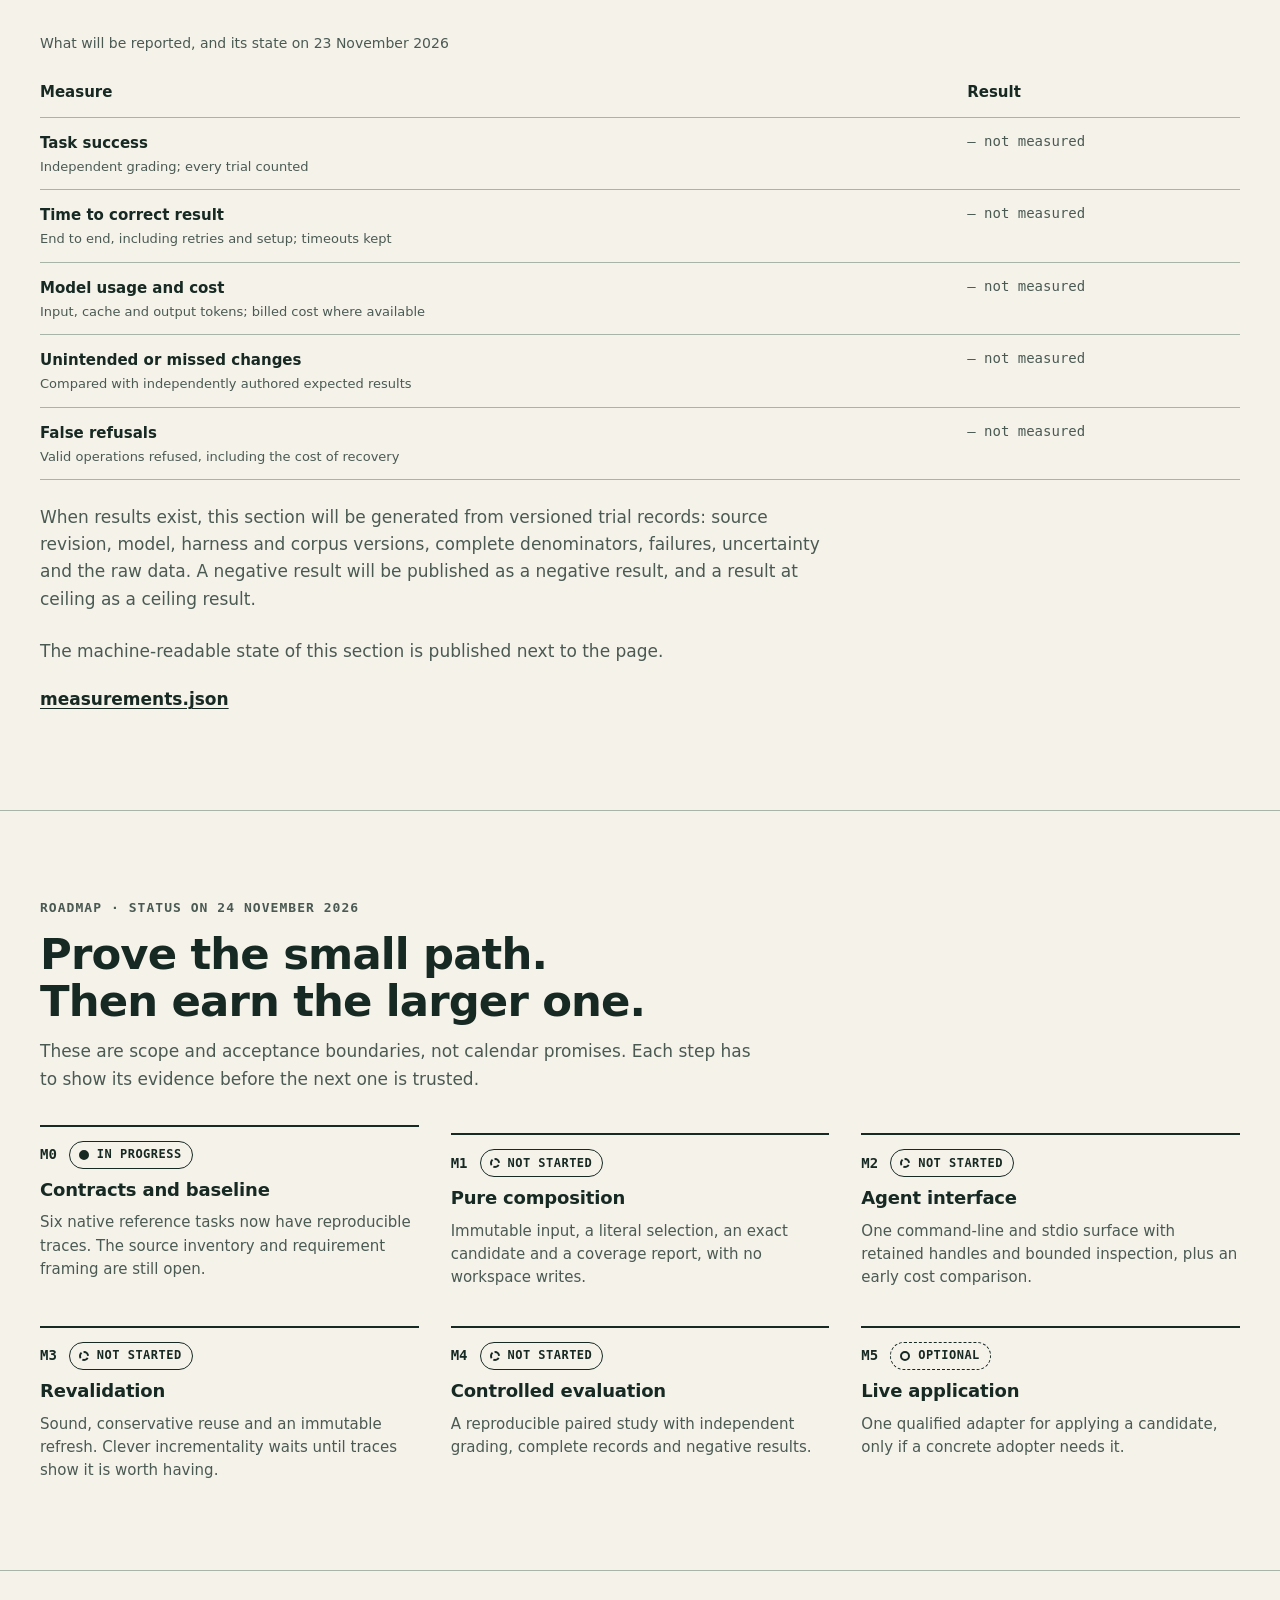
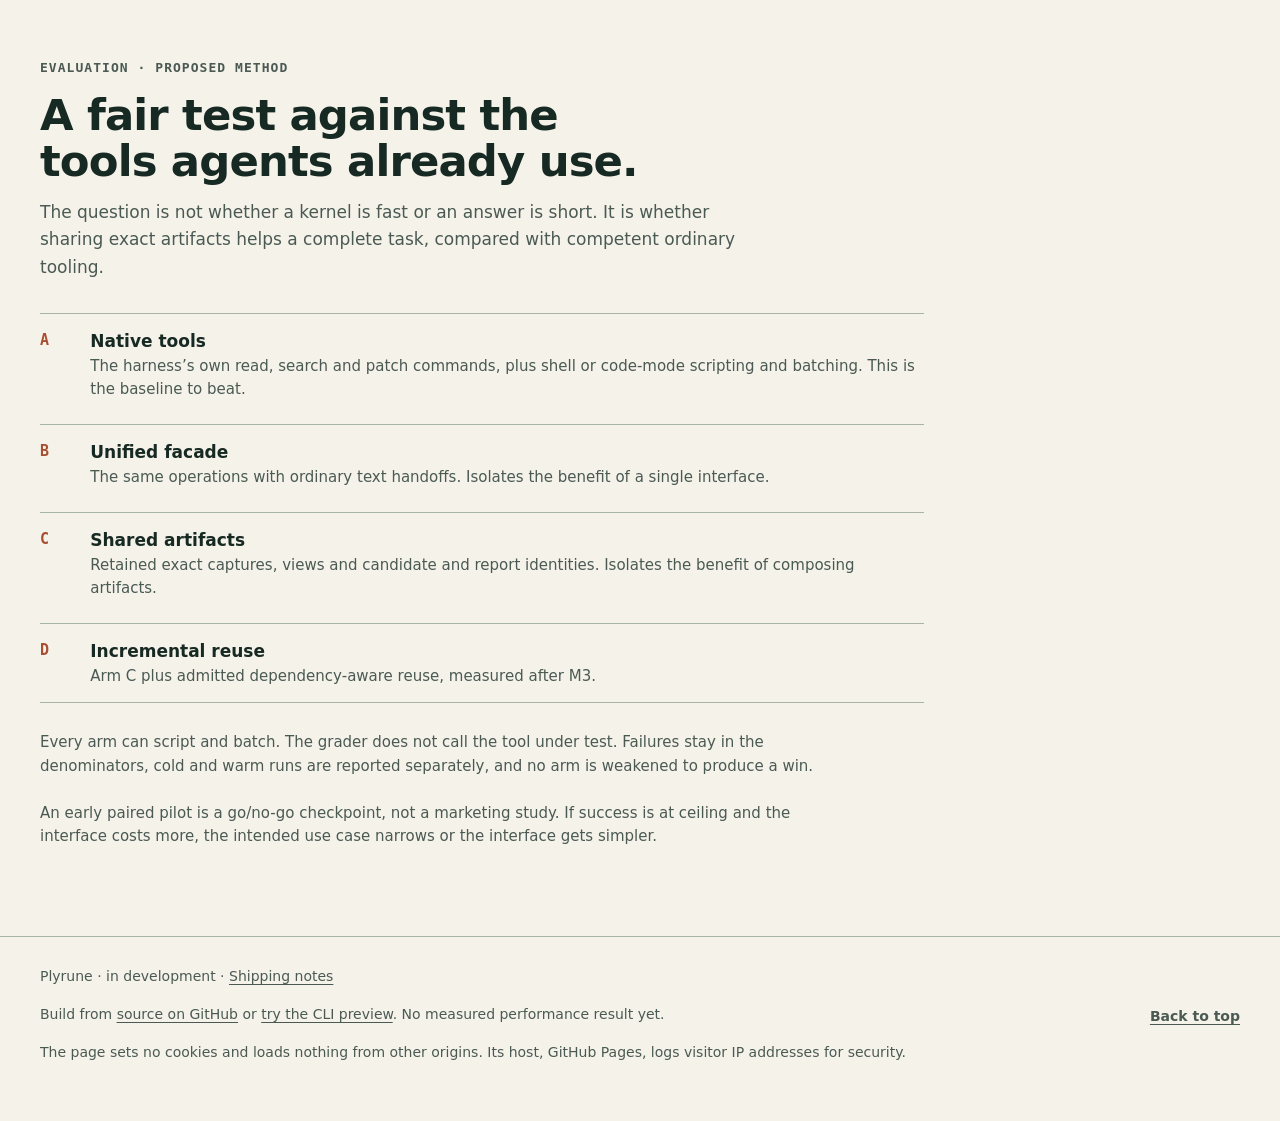
==== commit 31233d90: "Offer Linux preview installer and snapshot inspection demo" ====
--- a/index.html
+++ b/index.html
@@ -3,15 +3,15 @@
 <head>
   <meta charset="utf-8">
   <meta name="viewport" content="width=device-width, initial-scale=1">
-  <title>Plyrune: one interface from source to checked change (planned)</title>
-  <meta name="description" content="Plyrune is a planned engineering toolkit that gives coding agents one interface for finding source, retaining exact captures, inspecting bounded views, preparing candidate edits and checking declared obligations. Not released; nothing to install yet.">
+  <title>Plyrune: inspect text from an exact snapshot</title>
+  <meta name="description" content="Install the Plyrune preview for Linux x86-64. Inspect text from an exact snapshot and try a stale-input refusal.">
   <meta name="color-scheme" content="light dark">
   <meta name="theme-color" content="#F5F2EA" media="(prefers-color-scheme: light)">
   <meta name="theme-color" content="#111F1B" media="(prefers-color-scheme: dark)">
   <meta property="og:type" content="website">
   <meta property="og:site_name" content="Plyrune">
   <meta property="og:title" content="Plyrune: source to change, without losing the thread">
-  <meta property="og:description" content="A planned engineering toolkit: one harness-agnostic interface for source queries, retained captures, bounded views, candidate edits and declared checks. Not released; nothing to install yet.">
+  <meta property="og:description" content="Try a proof-backed snapshot inspection in the first installable Plyrune preview.">
   <meta name="twitter:card" content="summary">
   <link rel="icon" href="brand/favicon.svg" type="image/svg+xml">
   <link rel="alternate icon" href="brand/favicon.ico" sizes="16x16 32x32 48x48">
@@ -67,10 +67,11 @@
 
   <section class="hero wrap" aria-labelledby="hero-title">
     <div class="hero__copy">
-      <p><span class="chip chip--planned">Planned · not released</span></p>
+      <p><span class="chip chip--wip">CLI preview · Linux x86-64 / WSL2</span></p>
       <h1 id="hero-title">Source to change, without losing the thread.</h1>
-      <p class="lede">Plyrune (pronounced “PLY-roon”) is a planned engineering toolkit. It gives a coding agent one interface for finding source, keeping exact captures, inspecting bounded views, preparing candidate edits and checking declared obligations.</p>
-      <p class="lede">Nothing is released yet. This page sets out the design and says plainly what is available, what is only planned and what has not been measured. It is not a running Plyrune engine.</p>
+      <p class="lede">Inspect a slice of text from an exact snapshot. Change even an unrelated file in the fixture and the old request is refused. Try it in two commands:</p>
+      <p id="install"><code>curl -fsSL https://plyrune-dev.github.io/install.sh | sh</code><br><code>"$HOME/.local/bin/plyrune" demo</code></p>
+      <p>The <a href="install.sh">installer</a> checks the pinned binary and places it in your user bin directory. No sudo, Rust or Docker required. <a href="https://github.com/plyrune-dev/plyrune/releases/tag/v0.0.1-preview.1">Download the preview directly</a>.</p>
       <div class="actions">
         <a class="button button--primary" href="#interface">See the interface</a>
         <a class="button" href="#assurance">What is and is not claimed</a>
@@ -214,10 +215,10 @@
         <article aria-labelledby="avail-title">
           <span class="chip chip--wip">Developer build</span>
           <h3 id="avail-title">Available today</h3>
-          <p>The <a href="https://github.com/plyrune-dev/plyrune">open-source developer build</a> includes <code>plyrune snapshot</code> since revision <code>d148a15</code>. It identifies a fixture manifest. There is no tagged release yet.</p>
+          <p><a href="#install">Install the preview</a> to identify an immutable fixture with <code>snapshot</code> and extract text by snapshot, exact path and byte offsets with <code>inspect</code>.</p>
           <ul class="ops" role="list">
             <li><span>query</span><span>not available</span></li>
-            <li><span>inspect</span><span>not available</span></li>
+            <li><span>inspect</span><span>fixture byte range</span></li>
             <li><span>prepare</span><span>not available</span></li>
             <li><span>check</span><span>not available</span></li>
           </ul>
@@ -390,7 +391,7 @@
 <footer class="site-foot">
   <div class="wrap">
     <p>Plyrune · in development · <a href="changelog.html">Shipping notes</a></p>
-    <p>Build from <a href="https://github.com/plyrune-dev/plyrune">source on GitHub</a>. No tagged release or measured performance result yet.</p>
+    <p>Build from <a href="https://github.com/plyrune-dev/plyrune">source on GitHub</a> or <a href="#install">try the CLI preview</a>. No measured performance result yet.</p>
     <p>The page sets no cookies and loads nothing from other origins. Its host, GitHub Pages, logs visitor IP addresses for security.</p>
     <a class="textlink" href="#top">Back to top</a>
   </div>
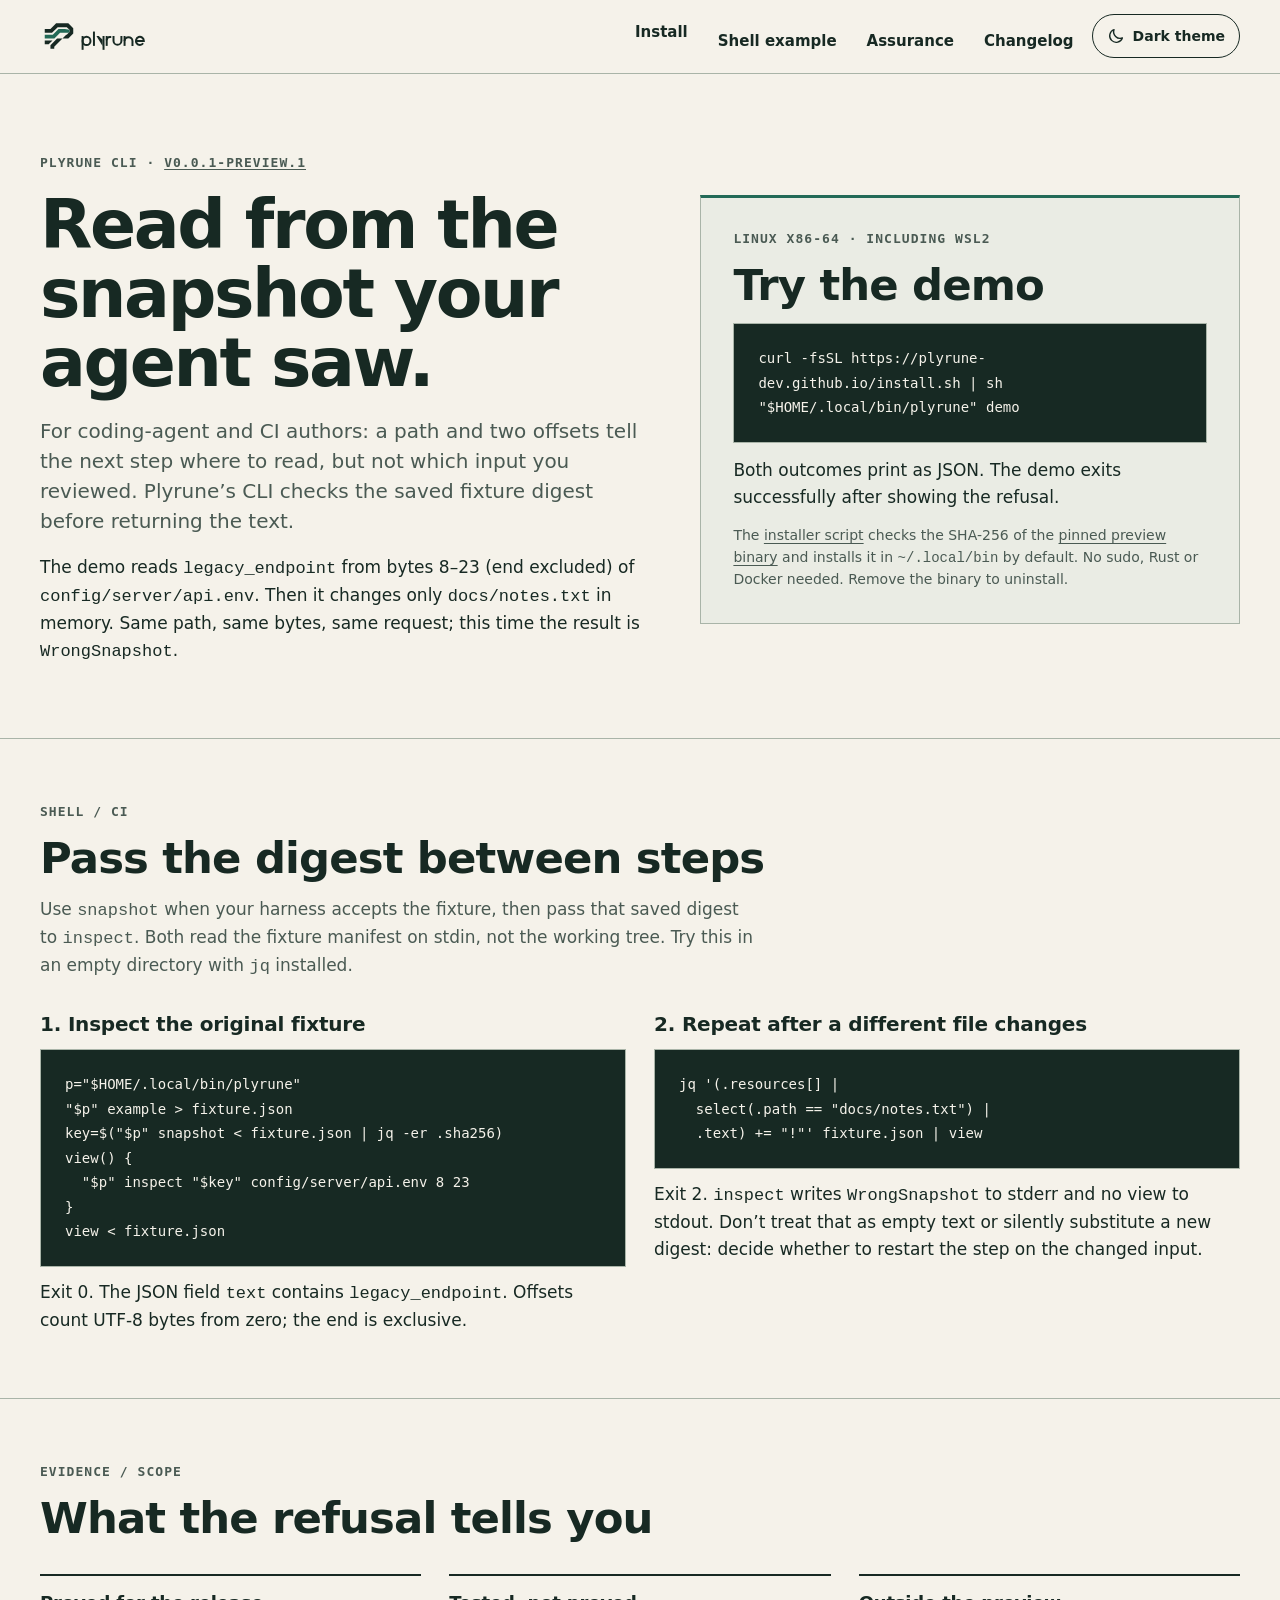
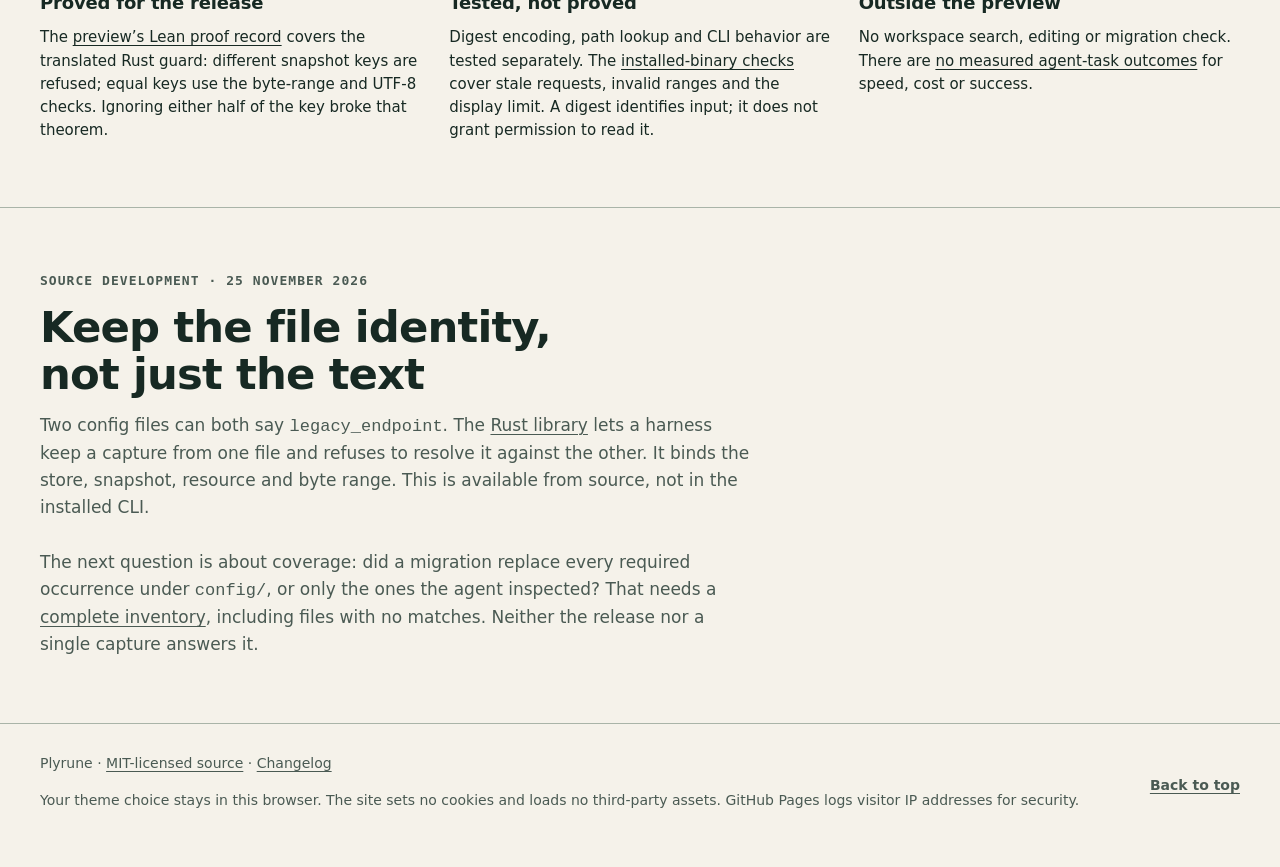
==== commit ec400474: "Show the released fixture workflow and persist theme across pages" ====
--- a/index.html
+++ b/index.html
@@ -3,15 +3,14 @@
 <head>
   <meta charset="utf-8">
   <meta name="viewport" content="width=device-width, initial-scale=1">
-  <title>Plyrune: inspect text from an exact snapshot</title>
-  <meta name="description" content="Install the Plyrune preview for Linux x86-64. Inspect text from an exact snapshot and try a stale-input refusal.">
+  <title>Plyrune: snapshot-bound text inspection for agents and CI</title>
+  <meta name="description" content="Read an exact byte range from a fixture in your agent harness or CI job. Try the Linux CLI and see why the same path and offsets can be stale.">
   <meta name="color-scheme" content="light dark">
-  <meta name="theme-color" content="#F5F2EA" media="(prefers-color-scheme: light)">
-  <meta name="theme-color" content="#111F1B" media="(prefers-color-scheme: dark)">
+  <script src="theme.js"></script>
   <meta property="og:type" content="website">
   <meta property="og:site_name" content="Plyrune">
-  <meta property="og:title" content="Plyrune: source to change, without losing the thread">
-  <meta property="og:description" content="Try a proof-backed snapshot inspection in the first installable Plyrune preview.">
+  <meta property="og:title" content="Plyrune: snapshot-bound text inspection for agents and CI">
+  <meta property="og:description" content="Change one file, then try to inspect another using the old digest. Run the two-command demo on Linux x86-64 or WSL2.">
   <meta name="twitter:card" content="summary">
   <link rel="icon" href="brand/favicon.svg" type="image/svg+xml">
   <link rel="alternate icon" href="brand/favicon.ico" sizes="16x16 32x32 48x48">
@@ -48,10 +47,9 @@
     </a>
     <nav class="site-nav" aria-label="Sections">
       <ul>
-        <li><a href="#interface">Interface</a></li>
+        <li><a href="#install">Install</a></li>
+        <li><a href="#interface">Shell example</a></li>
         <li><a href="#assurance">Assurance</a></li>
-        <li><a href="#measurements">Measurements</a></li>
-        <li><a href="#roadmap">Roadmap</a></li>
         <li><a href="changelog.html">Changelog</a></li>
       </ul>
     </nav>
@@ -65,323 +63,84 @@
 
 <main id="main" tabindex="-1">
 
-  <section class="hero wrap" aria-labelledby="hero-title">
+  <section class="hero wrap fixture-home" aria-labelledby="hero-title">
     <div class="hero__copy">
-      <p><span class="chip chip--wip">CLI preview · Linux x86-64 / WSL2</span></p>
-      <h1 id="hero-title">Source to change, without losing the thread.</h1>
-      <p class="lede">Inspect a slice of text from an exact snapshot. Change even an unrelated file in the fixture and the old request is refused. Try it in two commands:</p>
-      <p id="install"><code>curl -fsSL https://plyrune-dev.github.io/install.sh | sh</code><br><code>"$HOME/.local/bin/plyrune" demo</code></p>
-      <p>The <a href="install.sh">installer</a> checks the pinned binary and places it in your user bin directory. No sudo, Rust or Docker required. <a href="https://github.com/plyrune-dev/plyrune/releases/tag/v0.0.1-preview.1">Download the preview directly</a>.</p>
-      <div class="actions">
-        <a class="button button--primary" href="#interface">See the interface</a>
-        <a class="button" href="#assurance">What is and is not claimed</a>
-      </div>
+      <p class="eyebrow">Plyrune CLI · <a href="https://github.com/plyrune-dev/plyrune/releases/tag/v0.0.1-preview.1">v0.0.1-preview.1</a></p>
+      <h1 id="hero-title">Read from the snapshot your agent saw.</h1>
+      <p class="lede">For coding-agent and CI authors: a path and two offsets tell the next step where to read, but not which input you reviewed. Plyrune’s CLI checks the saved fixture digest before returning the text.</p>
+      <p>The demo reads <code>legacy_endpoint</code> from bytes 8–23 (end excluded) of <code>config/server/api.env</code>. Then it changes only <code>docs/notes.txt</code> in memory. Same path, same bytes, same request; this time the result is <code>WrongSnapshot</code>.</p>
     </div>
 
-    <div class="flow" role="group" aria-labelledby="flow-title" aria-describedby="flow-note">
-      <div class="flow__head">
-        <p class="eyebrow" id="flow-title">The proposed flow</p>
-        <p class="eyebrow">Design vocabulary, not an API</p>
-      </div>
-      <ol class="steps" role="list">
-        <li class="step">
-          <span class="step__line" aria-hidden="true"></span><span class="step__n" aria-hidden="true">1</span>
-          <span class="step__name">Query</span>
-          <p class="step__what">Every exact match, in a scope you declare.</p>
-          <p class="step__out"><b>selection</b> · complete for that scope</p>
-        </li>
-        <li class="step">
-          <span class="step__line" aria-hidden="true"></span><span class="step__n" aria-hidden="true">2</span>
-          <span class="step__name">Inspect <span class="opt">optional</span></span>
-          <p class="step__what">A bounded view of a few captures.</p>
-          <p class="step__out"><b>view</b> · the selection stays whole</p>
-        </li>
-        <li class="step">
-          <span class="step__line" aria-hidden="true"></span><span class="step__n" aria-hidden="true">3</span>
-          <span class="step__name">Prepare</span>
-          <p class="step__what">An exact candidate, built from the captured bytes.</p>
-          <p class="step__out"><b>candidate</b> · not applied</p>
-        </li>
-        <li class="step">
-          <span class="step__line" aria-hidden="true"></span><span class="step__n" aria-hidden="true">4</span>
-          <span class="step__name">Check</span>
-          <p class="step__what">Coverage of a requirement that was admitted independently of the matches.</p>
-          <p class="step__out"><b>report</b> · bound to that candidate</p>
-        </li>
-      </ol>
-      <p class="boundary"><b>Candidate only.</b> None of these four steps writes to your working tree.</p>
-      <div class="step step--ghost">
-        <span class="step__n" aria-hidden="true">–</span>
-        <span class="step__name">Apply to a working tree</span>
-        <p class="step__what">Not part of milestones M1–M4. A separate host protocol, optional and later.</p>
-      </div>
-      <p class="flow__note" id="flow-note">Names such as <span class="mono">selection</span> and <span class="mono">report</span> are proposed artifact types. No such operation exists yet.</p>
-    </div>
+    <section class="fixture-home__install" id="install" aria-labelledby="install-title">
+      <p class="eyebrow">Linux x86-64 · including WSL2</p>
+      <h2 id="install-title">Try the demo</h2>
+      <pre class="code" role="region" aria-label="Install the preview and run its demo" tabindex="0"><code>curl -fsSL https://plyrune-dev.github.io/install.sh | sh
+"$HOME/.local/bin/plyrune" demo</code></pre>
+      <p>Both outcomes print as JSON. The demo exits successfully after showing the refusal.</p>
+      <p class="small">The <a href="install.sh">installer script</a> checks the SHA-256 of the <a href="https://github.com/plyrune-dev/plyrune/releases/download/v0.0.1-preview.1/plyrune-linux-x86_64">pinned preview binary</a> and installs it in <code>~/.local/bin</code> by default. No sudo, Rust or Docker needed. Remove the binary to uninstall.</p>
+    </section>
   </section>
 
-  <div class="strap"><p class="wrap">Shared captures. Explicit scope. Reusable evidence.</p></div>
-
-  <section class="section" id="interface" aria-labelledby="interface-title">
+  <section class="section fixture-home fixture-home--section" id="interface" aria-labelledby="interface-title">
     <div class="wrap">
       <div class="section__head">
-        <p class="eyebrow">One interface · retained identity</p>
-        <h2 id="interface-title">Inspect a little. Keep the whole selection.</h2>
-        <p>A query returns a complete selection for the scope you declared. Inspection is optional and bounded: showing two captures leaves all six available to the proposed edit and to the coverage check. Displaying less never means selecting less.</p>
+        <p class="eyebrow">Shell / CI</p>
+        <h2 id="interface-title">Pass the digest between steps</h2>
+        <p>Use <code>snapshot</code> when your harness accepts the fixture, then pass that saved digest to <code>inspect</code>. Both read the fixture manifest on stdin, not the working tree. Try this in an empty directory with <code>jq</code> installed.</p>
       </div>
-
-      <div class="example">
-        <div class="code-col">
-          <div class="code-label"><span>Proposed operations</span><span>Illustrative, not runnable</span></div>
-<pre class="code" role="region" tabindex="0" aria-label="Proposed operations, illustrative pseudocode"><code><span class="a">selection</span> = query(snapshot, requirement)
-<span class="a">view</span>      = inspect(selection, limit=2)
-<span class="a">candidate</span> = prepare(selection, replacement)
-<span class="a">report</span>    = check(requirement, candidate)
-
-<span class="c">// The view does not replace the selection.</span></code></pre>
-          <p class="small">In the proposed design, a harness whose replacement is fully specified could run these steps as one script, with no model turn in between. A judgement that depends on what the model sees would resume later with the retained handles.</p>
+      <div class="fixture-home__pair">
+        <div class="fixture-home__step">
+          <h3>1. Inspect the original fixture</h3>
+          <pre class="code" role="region" aria-label="Capture the fixture digest and inspect the original text" tabindex="0"><code>p="$HOME/.local/bin/plyrune"
+"$p" example &gt; fixture.json
+key=$("$p" snapshot &lt; fixture.json | jq -er .sha256)
+view() {
+  "$p" inspect "$key" config/server/api.env 8 23
+}
+view &lt; fixture.json</code></pre>
+          <p>Exit 0. The JSON field <code>text</code> contains <code>legacy_endpoint</code>. Offsets count UTF-8 bytes from zero; the end is exclusive.</p>
         </div>
-
-        <div class="record" role="group" aria-labelledby="fixture-title">
-          <div class="record__head">
-            <p class="eyebrow" id="fixture-title">Static fixture · 6 required occurrences · 2 displayed</p>
-            <span class="chip chip--planned">Not engine output</span>
-          </div>
-          <dl class="rows record__body">
-            <div class="row">
-              <dt>Task</dt>
-              <dd>Replace every exact <span class="mono">legacy_endpoint</span> with <span class="mono">service_endpoint</span>, in all regular UTF-8 files under <span class="mono">config/</span>.</dd>
-            </div>
-            <div class="row">
-              <dt>Requirement</dt>
-              <dd>Admitted before any match is chosen. Comments and strings count, because the predicate is textual. No other edit is permitted.
-                <p class="small">If the intent were a semantic rename, this requirement would be insufficient and would have to change explicitly.</p>
-              </dd>
-            </div>
-            <div class="row">
-              <dt>Inventory</dt>
-              <dd><span class="num">4</span> files are in scope. One of them, <span class="mono">config/unchanged.env</span>, has no match and still counts toward completeness.</dd>
-            </div>
-            <div class="row">
-              <dt>View</dt>
-              <dd>
-                <div class="caps" aria-hidden="true"><i>1</i><i>2</i><i class="hid">3</i><i class="hid">4</i><i class="hid">5</i><i class="hid">6</i></div>
-                <p class="small">With <span class="mono">limit=2</span> the view displays captures 1–2 (solid). Captures 3–6 (dashed) are not displayed but remain in the selection.</p>
-              </dd>
-            </div>
-            <div class="row">
-              <dt>Captures</dt>
-              <dd>
-                <ol class="caps-list" role="list">
-                  <li class="cap"><span class="cap__n">1</span><span class="cap__path">config/server/api.env</span><span class="cap__line">API_URL=<span class="hit">legacy_endpoint</span></span></li>
-                  <li class="cap"><span class="cap__n">2</span><span class="cap__path">config/server/api.env</span><span class="cap__line">FALLBACK=<span class="hit">legacy_endpoint</span></span></li>
-                </ol>
-                <details class="more">
-                  <summary>Show the 4 captures that are not displayed</summary>
-                  <ol class="caps-list more__list" role="list">
-                    <li class="cap"><span class="cap__n">3</span><span class="cap__path">config/client/app.env</span><span class="cap__line">PRIMARY=<span class="hit">legacy_endpoint</span></span></li>
-                    <li class="cap"><span class="cap__n">4</span><span class="cap__path">config/client/app.env</span><span class="cap__line">SECONDARY=<span class="hit">legacy_endpoint</span></span></li>
-                    <li class="cap"><span class="cap__n">5</span><span class="cap__path">config/jobs/worker.env</span><span class="cap__line">UPSTREAM=<span class="hit">legacy_endpoint</span></span></li>
-                    <li class="cap"><span class="cap__n">6</span><span class="cap__path">config/jobs/worker.env</span><span class="cap__line">BACKUP=<span class="hit">legacy_endpoint</span></span></li>
-                  </ol>
-                </details>
-              </dd>
-            </div>
-            <div class="row">
-              <dt>Expected candidate</dt>
-              <dd><span class="num">6</span> replacements across <span class="num">3</span> files. The other <span class="num">2</span> files in the fixture stay untouched, including <span class="mono">docs/notes.txt</span>, which mentions <span class="mono">legacy_endpoint</span> but lies outside <span class="mono">config/</span>.</dd>
-            </div>
-            <div class="row">
-              <dt>Expected check</dt>
-              <dd>Coverage of all <span class="num">6</span> required occurrences, no extra edit, and a report that names this requirement and this exact candidate.
-                <p class="small">A selection narrowed to <span class="mono">config/server/</span> would not satisfy the requirement, even if every match it returned were replaced.</p>
-              </dd>
-            </div>
-          </dl>
-          <p class="record__foot">This is a static example, not a running Plyrune engine. The counts come from the design fixture; no tool produced them.</p>
+        <div class="fixture-home__step">
+          <h3>2. Repeat after a different file changes</h3>
+          <pre class="code" role="region" aria-label="Change the notes in the input stream and repeat the inspection" tabindex="0"><code>jq '(.resources[] |
+  select(.path == "docs/notes.txt") |
+  .text) += "!"' fixture.json | view</code></pre>
+          <p>Exit 2. <code>inspect</code> writes <code>WrongSnapshot</code> to stderr and no view to stdout. Don’t treat that as empty text or silently substitute a new digest: decide whether to restart the step on the changed input.</p>
         </div>
       </div>
     </div>
   </section>
 
-  <section class="section" id="assurance" aria-labelledby="assurance-title">
+  <section class="section fixture-home fixture-home--section" id="assurance" aria-labelledby="assurance-title">
     <div class="wrap">
       <div class="section__head">
-        <p class="eyebrow">Assurance · three things, kept separate</p>
-        <h2 id="assurance-title">Available, claimed and measured are not the same thing.</h2>
-        <p>It is easy to blur what exists, what would be checked and what has been measured. This site keeps them apart and does not fold them into a single score or badge.</p>
+        <p class="eyebrow">Evidence / scope</p>
+        <h2 id="assurance-title">What the refusal tells you</h2>
       </div>
-
       <div class="triad">
-        <article aria-labelledby="avail-title">
-          <span class="chip chip--wip">Developer build</span>
-          <h3 id="avail-title">Available today</h3>
-          <p><a href="#install">Install the preview</a> to identify an immutable fixture with <code>snapshot</code> and extract text by snapshot, exact path and byte offsets with <code>inspect</code>.</p>
-          <ul class="ops" role="list">
-            <li><span>query</span><span>not available</span></li>
-            <li><span>inspect</span><span>fixture byte range</span></li>
-            <li><span>prepare</span><span>not available</span></li>
-            <li><span>check</span><span>not available</span></li>
-          </ul>
+        <article aria-labelledby="guard-title">
+          <h3 id="guard-title">Proved for the release</h3>
+          <p>The <a href="https://github.com/plyrune-dev/plyrune/blob/v0.0.1-preview.1/proofs/claims.json">preview’s Lean proof record</a> covers the translated Rust guard: different snapshot keys are refused; equal keys use the byte-range and UTF-8 checks. Ignoring either half of the key broke that theorem.</p>
         </article>
-        <article aria-labelledby="claims-title">
-          <span class="chip chip--planned">Planned</span>
-          <h3 id="claims-title">Assurance claims</h3>
-          <p>Eight obligations guide the design. The <a href="https://github.com/plyrune-dev/plyrune/blob/main/docs/ASSURANCE.md">assurance plan</a> distinguishes proofs over Rust decisions from tested mappings and host assumptions. No end-to-end coverage theorem has been established.</p>
-          <a class="textlink" href="#claims">See the eight planned claims</a>
+        <article aria-labelledby="bridge-title">
+          <h3 id="bridge-title">Tested, not proved</h3>
+          <p>Digest encoding, path lookup and CLI behavior are tested separately. The <a href="https://github.com/plyrune-dev/plyrune/issues/42">installed-binary checks</a> cover stale requests, invalid ranges and the display limit. A digest identifies input; it does not grant permission to read it.</p>
         </article>
-        <article aria-labelledby="outcomes-title">
-          <span class="chip chip--unmeasured">Not measured</span>
-          <h3 id="outcomes-title">Measured outcomes</h3>
-          <p>No trial has been run, so there is no number for task success, time, cost or false refusals. When results exist they will be published with their failures and their uncertainty.</p>
-          <a class="textlink" href="#measurements">Not measured yet: what will be counted</a>
+        <article aria-labelledby="limits-title">
+          <h3 id="limits-title">Outside the preview</h3>
+          <p>No workspace search, editing or migration check. There are <a href="measurements.json">no measured agent-task outcomes</a> for speed, cost or success.</p>
         </article>
-      </div>
-
-      <div class="claim-block" id="claims">
-        <h3>The first composition claim, as it is proposed to be stated</h3>
-        <blockquote class="composition">
-          <p>Given the identified immutable inputs and validated operations, the candidate uses the selected source bytes, preserves untouched bytes, and the coverage report refers to that exact candidate and independently admitted requirement.</p>
-          <p class="composition__status">Status: planned. It has not been proved for Plyrune. Any future claim will name the exact functions, revision, translation and assumptions it depends on.</p>
-        </blockquote>
-        <ol class="claims" role="list" aria-label="Planned claims and the negative control that should break each one">
-          <li class="claim">
-            <span class="claim__id">PR-C01</span>
-            <p class="claim__text">Admitted capture resolves the named resource and snapshot range with exact bytes.</p>
-            <p class="claim__ctrl"><b>Planned negative control:</b> omit the owner or snapshot comparison.</p>
-          </li>
-          <li class="claim">
-            <span class="claim__id">PR-C02</span>
-            <p class="claim__text">Complete literal selection equals every supported match and carries a complete declared-inventory witness.</p>
-            <p class="claim__ctrl"><b>Planned negative control:</b> skip a matching resource; separately omit a required no-match inventory witness.</p>
-          </li>
-          <li class="claim">
-            <span class="claim__id">PR-C03</span>
-            <p class="claim__text">Lowering retains target and source identity and range.</p>
-            <p class="claim__ctrl"><b>Planned negative control:</b> swap equal-looking captures across owners.</p>
-          </li>
-          <li class="claim">
-            <span class="claim__id">PR-C04</span>
-            <p class="claim__text">Candidate changes exactly the admitted targets, preserving untouched bytes.</p>
-            <p class="claim__ctrl"><b>Planned negative control:</b> drop an untouched gap or file.</p>
-          </li>
-          <li class="claim">
-            <span class="claim__id">PR-C05</span>
-            <p class="claim__text">Accepted coverage answers the independently admitted requirement.</p>
-            <p class="claim__ctrl"><b>Planned negative control:</b> bind the requirement to only the returned matches.</p>
-          </li>
-          <li class="claim">
-            <span class="claim__id">PR-C06</span>
-            <p class="claim__text">Report refers to the exact candidate, requirement, premises and checker profile.</p>
-            <p class="claim__ctrl"><b>Planned negative control:</b> substitute a different candidate or requirement.</p>
-          </li>
-          <li class="claim">
-            <span class="claim__id">PR-C07</span>
-            <p class="claim__text">Each supported operator preserves sufficient dependencies.</p>
-            <p class="claim__ctrl"><b>Planned negative control:</b> drop the right operand of a difference, or a no-match resource dependency.</p>
-          </li>
-          <li class="claim">
-            <span class="claim__id">PR-C08</span>
-            <p class="claim__text">Composition preserves PR-C01 to PR-C07 under named premises.</p>
-            <p class="claim__ctrl"><b>Planned negative control:</b> break an interface binding.</p>
-          </li>
-        </ol>
-      </div>
-
-      <div class="inherited">
-        <h3>Inherited evidence keeps its own scope</h3>
-        <p>Plyrune reran Splicery’s native proof gate on its pinned source. Weft’s proofs remain upstream results. Neither establishes that Plyrune lowers a selection to the right edits or checks the resulting candidate against the original requirement.</p>
       </div>
     </div>
   </section>
 
-  <section class="section" id="measurements" aria-labelledby="measurements-title">
+  <section class="section fixture-home fixture-home--section" aria-labelledby="next-title">
     <div class="wrap">
       <div class="section__head">
-        <p class="eyebrow">Measurements · task outcomes</p>
-        <h2 id="measurements-title">Not measured yet.</h2>
-        <p>No Plyrune performance has been measured and no trial has been run. Every result below is empty on purpose. An empty result means “not measured”, never zero.</p>
-      </div>
-      <div class="table-wrap">
-        <table class="table">
-          <caption>What will be reported, and its state on 23 November 2026</caption>
-          <thead>
-            <tr><th scope="col">Measure</th><th scope="col">Result</th></tr>
-          </thead>
-          <tbody>
-            <tr><th scope="row">Task success<span class="th-note">Independent grading; every trial counted</span></th><td class="result">— not measured</td></tr>
-            <tr><th scope="row">Time to correct result<span class="th-note">End to end, including retries and setup; timeouts kept</span></th><td class="result">— not measured</td></tr>
-            <tr><th scope="row">Model usage and cost<span class="th-note">Input, cache and output tokens; billed cost where available</span></th><td class="result">— not measured</td></tr>
-            <tr><th scope="row">Unintended or missed changes<span class="th-note">Compared with independently authored expected results</span></th><td class="result">— not measured</td></tr>
-            <tr><th scope="row">False refusals<span class="th-note">Valid operations refused, including the cost of recovery</span></th><td class="result">— not measured</td></tr>
-          </tbody>
-        </table>
-      </div>
-      <div class="measure-note">
-        <p>When results exist, this section will be generated from versioned trial records: source revision, model, harness and corpus versions, complete denominators, failures, uncertainty and the raw data. A negative result will be published as a negative result, and a result at ceiling as a ceiling result.</p>
-        <p>The machine-readable state of this section is published next to the page.</p>
-        <a class="textlink" href="measurements.json">measurements.json</a>
-      </div>
-    </div>
-  </section>
-
-  <section class="section" id="roadmap" aria-labelledby="roadmap-title">
-    <div class="wrap">
-      <div class="section__head">
-        <p class="eyebrow">Roadmap · status on 24 November 2026</p>
-        <h2 id="roadmap-title">Prove the small path. Then earn the larger one.</h2>
-        <p>These are scope and acceptance boundaries, not calendar promises. Each step has to show its evidence before the next one is trusted.</p>
-      </div>
-      <ol class="milestones" role="list">
-        <li class="milestone">
-          <div class="milestone__top"><span class="milestone__id">M0</span><span class="chip chip--wip">In progress</span></div>
-          <h3>Contracts and baseline</h3>
-          <p>Six native reference tasks now have reproducible traces. The source inventory and requirement framing are still open.</p>
-        </li>
-        <li class="milestone">
-          <div class="milestone__top"><span class="milestone__id">M1</span><span class="chip chip--none">Not started</span></div>
-          <h3>Pure composition</h3>
-          <p>Immutable input, a literal selection, an exact candidate and a coverage report, with no workspace writes.</p>
-        </li>
-        <li class="milestone">
-          <div class="milestone__top"><span class="milestone__id">M2</span><span class="chip chip--none">Not started</span></div>
-          <h3>Agent interface</h3>
-          <p>One command-line and stdio surface with retained handles and bounded inspection, plus an early cost comparison.</p>
-        </li>
-        <li class="milestone">
-          <div class="milestone__top"><span class="milestone__id">M3</span><span class="chip chip--none">Not started</span></div>
-          <h3>Revalidation</h3>
-          <p>Sound, conservative reuse and an immutable refresh. Clever incrementality waits until traces show it is worth having.</p>
-        </li>
-        <li class="milestone">
-          <div class="milestone__top"><span class="milestone__id">M4</span><span class="chip chip--none">Not started</span></div>
-          <h3>Controlled evaluation</h3>
-          <p>A reproducible paired study with independent grading, complete records and negative results.</p>
-        </li>
-        <li class="milestone">
-          <div class="milestone__top"><span class="milestone__id">M5</span><span class="chip chip--optional">Optional</span></div>
-          <h3>Live application</h3>
-          <p>One qualified adapter for applying a candidate, only if a concrete adopter needs it.</p>
-        </li>
-      </ol>
-    </div>
-  </section>
-
-  <section class="section" id="evaluation" aria-labelledby="evaluation-title">
-    <div class="wrap">
-      <div class="section__head">
-        <p class="eyebrow">Evaluation · proposed method</p>
-        <h2 id="evaluation-title">A fair test against the tools agents already use.</h2>
-        <p>The question is not whether a kernel is fast or an answer is short. It is whether sharing exact artifacts helps a complete task, compared with competent ordinary tooling.</p>
-      </div>
-      <ol class="arms" role="list">
-        <li><span class="arm">A</span><div><b>Native tools</b><p>The harness’s own read, search and patch commands, plus shell or code-mode scripting and batching. This is the baseline to beat.</p></div></li>
-        <li><span class="arm">B</span><div><b>Unified facade</b><p>The same operations with ordinary text handoffs. Isolates the benefit of a single interface.</p></div></li>
-        <li><span class="arm">C</span><div><b>Shared artifacts</b><p>Retained exact captures, views and candidate and report identities. Isolates the benefit of composing artifacts.</p></div></li>
-        <li><span class="arm">D</span><div><b>Incremental reuse</b><p>Arm C plus admitted dependency-aware reuse, measured after M3.</p></div></li>
-      </ol>
-      <div class="eval-note">
-        <p>Every arm can script and batch. The grader does not call the tool under test. Failures stay in the denominators, cold and warm runs are reported separately, and no arm is weakened to produce a win.</p>
-        <p>An early paired pilot is a go/no-go checkpoint, not a marketing study. If success is at ceiling and the interface costs more, the intended use case narrows or the interface gets simpler.</p>
+        <p class="eyebrow">Source development · 25 November 2026</p>
+        <h2 id="next-title">Keep the file identity, not just the text</h2>
+        <p>Two config files can both say <code>legacy_endpoint</code>. The <a href="https://github.com/plyrune-dev/plyrune/issues/4">Rust library</a> lets a harness keep a capture from one file and refuses to resolve it against the other. It binds the store, snapshot, resource and byte range. This is available from source, not in the installed CLI.</p>
+        <p>The next question is about coverage: did a migration replace every required occurrence under <code>config/</code>, or only the ones the agent inspected? That needs a <a href="https://github.com/plyrune-dev/plyrune/issues/5">complete inventory</a>, including files with no matches. Neither the release nor a single capture answers it.</p>
       </div>
     </div>
   </section>
@@ -390,47 +149,11 @@
 
 <footer class="site-foot">
   <div class="wrap">
-    <p>Plyrune · in development · <a href="changelog.html">Shipping notes</a></p>
-    <p>Build from <a href="https://github.com/plyrune-dev/plyrune">source on GitHub</a> or <a href="#install">try the CLI preview</a>. No measured performance result yet.</p>
-    <p>The page sets no cookies and loads nothing from other origins. Its host, GitHub Pages, logs visitor IP addresses for security.</p>
+    <p>Plyrune · <a href="https://github.com/plyrune-dev/plyrune">MIT-licensed source</a> · <a href="changelog.html">Changelog</a></p>
+    <p>Your theme choice stays in this browser. The site sets no cookies and loads no third-party assets. GitHub Pages logs visitor IP addresses for security.</p>
     <a class="textlink" href="#top">Back to top</a>
   </div>
 </footer>
 
-<script>
-/* The page is complete without this script. It adds one behaviour: a per-page colour-scheme toggle.
-   The system preference is the default; an explicit choice lasts for this page view only.
-   Nothing is stored, sent or loaded: no storage, no cookies, no network requests. */
-(() => {
-  'use strict';
-  const root = document.documentElement;
-  const button = document.querySelector('[data-theme-toggle]');
-  const label = button && button.querySelector('[data-theme-label]');
-  if (!button || !label || typeof window.matchMedia !== 'function') return;
-
-  const scheme = window.matchMedia('(prefers-color-scheme: dark)');
-  const override = () => root.getAttribute('data-theme');
-  const isDark = () => (override() ? override() === 'dark' : scheme.matches);
-
-  const sync = () => {
-    const next = isDark() ? 'light' : 'dark';
-    button.dataset.next = next;
-    button.setAttribute('aria-label', `Switch to ${next} theme`);
-    label.textContent = `${next[0].toUpperCase()}${next.slice(1)} theme`;
-  };
-
-  button.addEventListener('click', () => {
-    root.setAttribute('data-theme', isDark() ? 'light' : 'dark');
-    sync();
-  });
-
-  if (typeof scheme.addEventListener === 'function') {
-    scheme.addEventListener('change', () => { if (!override()) sync(); });
-  }
-
-  button.hidden = false;
-  sync();
-})();
-</script>
 </body>
 </html>
--- a/styles.css
+++ b/styles.css
@@ -270,116 +270,26 @@
 .button:hover { text-decoration: underline; text-underline-offset: 0.3em; }
 .button--primary { background: var(--teal); border-color: var(--teal); color: var(--on-teal); }
 
-/* proposed flow */
-.flow {
-  border: 1px solid var(--rule);
-  background: var(--panel);
-  padding: 20px 20px 16px;
-}
-.flow__head {
-  display: flex;
-  flex-wrap: wrap;
-  justify-content: space-between;
-  gap: 4px 16px;
-  padding-bottom: 12px;
-  border-bottom: 1px solid var(--rule);
-}
-.steps { list-style: none; margin: 0; padding: 0; }
-.step {
-  position: relative;
-  display: grid;
-  grid-template-columns: 40px minmax(0, 1fr);
-  column-gap: 14px;
-  padding-block: 14px 16px;
-}
-/* the connector is a real element (not a pseudo-element) so contrast tools can resolve backgrounds */
-.step__line {
-  position: absolute;
-  left: 19px;
-  top: 0;
-  bottom: 0;
-  width: 2px;
-  background: var(--ink);
-}
-.step:first-child .step__line { top: 28px; }
-.step:nth-child(4) .step__line { bottom: auto; height: 28px; }
-.step__n {
-  position: relative;
-  z-index: 1;
-  grid-row: 1 / span 3;
-  display: grid;
-  place-items: center;
-  width: 40px;
-  height: 40px;
-  border: 2px solid var(--ink);
-  border-radius: 50%;
-  background: var(--panel);
-  color: var(--ink);
-  font: 700 0.9375rem/1 var(--mono);
-}
-.step__name { font-weight: 600; line-height: 1.3; align-self: center; min-height: 40px; display: flex; align-items: center; flex-wrap: wrap; gap: 4px 8px; }
-.step__name .opt { font: 500 0.75rem/1.4 var(--mono); color: var(--muted); letter-spacing: 0.04em; text-transform: uppercase; }
-.step__what { margin: 4px 0 0; font-size: 0.9375rem; line-height: 1.5; }
-.step__out { margin: 6px 0 0; font: 500 0.8125rem/1.5 var(--mono); color: var(--muted); }
-.step__out b { font-weight: 700; color: var(--ink); }
-
-.step--ghost .step__n { border-style: dashed; background: transparent; }
-.step--ghost .step__name,
-.step--ghost .step__what { color: var(--muted); }
-.boundary {
-  display: flex;
-  gap: 12px;
-  align-items: flex-start;
-  margin: 4px 0 12px;
-  padding: 12px 0 0 54px;
-  border-top: 2px dashed var(--ink);
-  font-size: 0.875rem;
-  line-height: 1.5;
-}
-.boundary b { font-weight: 700; }
-.flow__note { margin: 0; padding-top: 12px; border-top: 1px solid var(--rule); font-size: 0.8125rem; line-height: 1.5; color: var(--muted); }
-
-/* ---------- strap ---------- */
-.strap { background: var(--ink); color: var(--paper); padding-block: 18px; }
-.strap p {
-  font-size: clamp(1.125rem, 1rem + 0.9vw, 1.625rem);
-  font-weight: 600;
-  line-height: 1.25;
-  letter-spacing: -0.015em;
-  text-wrap: balance;
-}
-
 /* ---------- sections ---------- */
 .section { padding-block: 56px; }
 @media (min-width: 980px) { .section { padding-block: 88px; } }
 .section + .section { border-top: 1px solid var(--rule); }
 .section__head { display: grid; gap: 14px; max-width: 48em; margin-bottom: 32px; }
 .section__head p { color: var(--muted); max-width: 42em; }
-.section__head .lead-in { color: var(--ink); }
-
-.chip {
-  display: inline-flex;
-  align-items: center;
-  gap: 8px;
-  min-height: 28px;
-  padding: 2px 10px 2px 9px;
-  border: 1px solid var(--copper);
-  border-radius: 999px;
-  background: var(--paper);
-  color: var(--copper);
-  font: 700 0.75rem/1.3 var(--mono);
-  letter-spacing: 0.04em;
-  text-transform: uppercase;
-  white-space: nowrap;
-}
-.chip::before { content: ""; flex: none; width: 10px; height: 10px; border: 2px solid currentColor; border-radius: 50%; }
-.chip--planned { border-style: dashed; }
-.chip--reported { border-style: dotted; }
-.chip--unmeasured::before { width: 10px; height: 0; border-width: 0 0 2px; border-radius: 0; }
-.chip--wip, .chip--none { border-color: var(--ink); color: var(--ink); }
-.chip--wip::before { background: currentColor; }
-.chip--none::before { border-style: dashed; }
-.chip--optional { border-style: dashed; border-color: var(--ink); color: var(--ink); }
+
+/* Release notes are continuous reading, rather than full-width landing-page sections. */
+.reading-nav, .notes { max-width: calc(68ch + 2 * var(--gutter)); }
+.reading-nav { justify-content: space-between; }
+.notes { padding-block: clamp(40px, 6vw, 80px); }
+.notes > article { border-top: 1px solid var(--rule); padding-block: clamp(28px, 4vw, 44px); }
+.notes article h2 { margin: 12px 0 18px; font-size: clamp(1.5rem, 1.1rem + 1.5vw, 2.125rem); }
+.notes article a { color: var(--teal); }
+.notes code { padding: 0.08em 0.24em; background: var(--panel); font: 0.9em var(--mono); }
+
+.recovery { min-height: 100vh; display: grid; align-items: center; padding-block: 40px; }
+.recovery main { width: 100%; max-width: calc(34em + 2 * var(--gutter)); }
+.recovery .mark { display: block; width: 56px; height: 56px; margin-bottom: 28px; }
+.recovery h1 { font-size: clamp(2rem, 1.35rem + 2.8vw, 3.25rem); margin-block: 12px 16px; }
 
 .textlink {
   display: inline-flex;
@@ -388,19 +298,6 @@
   font-weight: 600;
 }
 
-/* ---------- interface example ---------- */
-.example {
-  display: grid;
-  gap: 24px;
-  align-items: start;
-}
-@media (min-width: 980px) {
-  .example { grid-template-columns: minmax(0, 1fr) minmax(0, 1.18fr); gap: 0; }
-  .example > * { min-width: 0; }
-  .code-col { padding-right: 28px; }
-}
-.code-col { display: grid; gap: 12px; }
-.code-label { display: flex; flex-wrap: wrap; justify-content: space-between; gap: 4px 16px; font: 600 0.75rem/1.5 var(--mono); letter-spacing: 0.06em; text-transform: uppercase; color: var(--muted); }
 .code {
   max-width: 100%;
   margin: 0;
@@ -413,176 +310,33 @@
   tab-size: 2;
 }
 .code code { font: inherit; }
-.code .c { color: var(--code-dim); }
-.code .a { color: var(--code-acc); }
 @media (min-width: 480px) { .code { padding: 22px 24px; font-size: 0.875rem; } }
-
-.record { border: 1px solid var(--rule); background: var(--panel); }
-.record__head {
-  display: flex;
-  flex-wrap: wrap;
-  align-items: center;
-  gap: 8px 14px;
-  padding: 12px 16px;
-  border-bottom: 1px solid var(--rule);
-}
-.record__head .eyebrow { margin-right: auto; }
-.record__body { padding: 0 16px 14px; }
-.rows { margin: 0; }
-.row {
-  display: grid;
-  grid-template-columns: 9.2em minmax(0, 1fr);
-  gap: 2px 16px;
-  padding-block: 12px;
-  border-bottom: 1px solid var(--rule);
-}
-.row:last-child { border-bottom: 0; }
-.row dt {
-  padding-top: 3px;
-  font: 600 0.75rem/1.5 var(--mono);
-  letter-spacing: 0.06em;
-  text-transform: uppercase;
-  color: var(--muted);
-}
-.row dd { margin: 0; min-width: 0; font-size: 0.9375rem; line-height: 1.55; }
-.row dd .small { margin-top: 4px; }
-@media (max-width: 419px) {
-  .row { grid-template-columns: minmax(0, 1fr); }
-  .row dt { padding-top: 0; }
-}
-
-.caps { display: flex; flex-wrap: wrap; align-items: center; gap: 6px; }
-.caps i {
-  display: grid;
-  place-items: center;
-  width: 34px;
-  height: 34px;
-  border: 2px solid var(--ink);
-  border-radius: 3px;
-  font: 700 0.875rem/1 var(--mono);
-  font-style: normal;
-  font-variant-numeric: tabular-nums;
-}
-.caps i:not(.hid) { background: var(--ink); color: var(--paper); }
-.caps i.hid { border-style: dashed; color: var(--muted); background: var(--paper); }
-
-.caps-list { list-style: none; margin: 8px 0 0; padding: 0; }
-.cap {
-  display: grid;
-  grid-template-columns: 1.9em minmax(0, 1fr);
-  column-gap: 6px;
-  padding-block: 9px;
-  border-top: 1px solid var(--rule);
-  font: 0.8125rem/1.5 var(--mono);
-}
-.cap__n { color: var(--muted); font-variant-numeric: tabular-nums; }
-.cap__path { min-width: 0; overflow-wrap: anywhere; }
-.cap__line { grid-column: 2; overflow-wrap: anywhere; }
-@media (min-width: 720px) {
-  .cap { grid-template-columns: 2.2em minmax(0, 15em) minmax(0, 1fr); }
-  .cap__line { grid-column: 3; }
-}
-.hit { text-decoration: underline; text-decoration-color: var(--copper); text-decoration-thickness: 2px; text-underline-offset: 0.2em; }
-.caps-list details { border-top: 1px solid var(--rule); }
-
-.more summary {
-  display: flex;
-  align-items: center;
-  gap: 12px;
-  min-height: 44px;
-  font: 600 0.875rem/1.4 var(--sans);
-  list-style: none;
-  cursor: pointer;
-}
-.more summary::-webkit-details-marker { display: none; }
-.more summary::before {
-  content: "+";
-  flex: none;
-  display: grid;
-  place-items: center;
-  width: 26px;
-  height: 26px;
-  border: 2px solid var(--ink);
-  border-radius: 50%;
-  font: 700 1rem/1 var(--mono);
-}
-.more[open] summary::before { content: "\2212"; }
-.more summary:hover { text-decoration: underline; text-underline-offset: 0.3em; }
-.more__list { margin: 0; padding: 0 0 2px; list-style: none; }
-.record__foot { margin: 0; padding: 0 16px 14px; font-size: 0.8125rem; line-height: 1.55; color: var(--muted); }
 
 /* ---------- assurance: three kept separate ---------- */
 .triad { display: grid; gap: 24px; }
 @media (min-width: 900px) { .triad { grid-template-columns: repeat(3, minmax(0, 1fr)); gap: 28px; } }
 .triad > article { display: grid; gap: 12px; align-content: start; padding-top: 16px; border-top: 2px solid var(--ink); }
-.triad > article > .chip { justify-self: start; }
 .triad h3 { font-size: 1.125rem; }
 .triad p { font-size: 0.9375rem; line-height: 1.55; }
-.triad .muted { color: var(--muted); }
-.triad .textlink { justify-self: start; font-size: 0.9375rem; }
-
-.ops { list-style: none; margin: 4px 0 0; padding: 0; font: 0.8125rem/1.5 var(--mono); }
-.ops li { display: flex; justify-content: space-between; gap: 12px; padding-block: 7px; border-top: 1px solid var(--rule); }
-.ops li span:last-child { color: var(--muted); white-space: nowrap; }
-
-.claim-block { margin-top: 56px; display: grid; gap: 20px; }
-@media (min-width: 980px) { .claim-block { margin-top: 72px; } }
-.composition {
-  margin: 0;
-  padding: 22px 20px;
-  border-left: 4px solid var(--copper);
+/* Released fixture CLI: the commands wrap visually without changing the copied shell text. */
+.fixture-home .code { white-space: pre-wrap; overflow-wrap: anywhere; }
+.fixture-home__install {
+  display: grid;
+  min-width: 0;
+  gap: 14px;
+  padding: clamp(16px, 3vw, 32px);
   background: var(--panel);
-  font-size: clamp(1.0625rem, 1rem + 0.4vw, 1.25rem);
-  line-height: 1.5;
-}
-.composition__status { display: block; margin-top: 12px; font: 500 0.8125rem/1.5 var(--mono); color: var(--muted); }
-.claims { list-style: none; margin: 0; padding: 0; border-top: 1px solid var(--rule); }
-.claim {
-  display: grid;
-  gap: 4px 28px;
-  padding-block: 16px;
-  border-bottom: 1px solid var(--rule);
-}
+  border: 1px solid var(--rule);
+  border-top: 3px solid var(--teal);
+}
+.fixture-home__install p + p { margin-top: 0; }
+.fixture-home--section { border-top: 1px solid var(--rule); padding-block: clamp(36px, 5vw, 64px); }
+.fixture-home--section .section__head:last-child { margin-bottom: 0; }
+.fixture-home__pair { display: grid; gap: 28px; }
+.fixture-home__step { min-width: 0; display: grid; align-content: start; gap: 12px; }
 @media (min-width: 900px) {
-  .claim { grid-template-columns: 5.5em minmax(0, 1.25fr) minmax(0, 1fr); align-items: start; }
-}
-.claim__id { font: 700 0.8125rem/1.6 var(--mono); color: var(--copper); }
-.claim__text, .claim__ctrl { font-size: 0.9375rem; line-height: 1.55; }
-.claim__ctrl { color: var(--muted); }
-.claim__ctrl b { font-weight: 600; color: var(--ink); }
-.inherited { margin-top: 32px; display: grid; gap: 12px; max-width: 48em; }
-
-/* ---------- measurements ---------- */
-.table-wrap { max-width: 100%; overflow-x: auto; }
-.table { width: 100%; border-collapse: collapse; font-size: 0.9375rem; }
-.table caption { padding-bottom: 12px; text-align: left; font-size: 0.875rem; color: var(--muted); text-align: start; }
-.table th, .table td { padding: 13px 16px 13px 0; border-bottom: 1px solid var(--rule); text-align: left; vertical-align: top; }
-.table th { font-weight: 600; }
-.table td:last-child, .table th:last-child { padding-right: 0; }
-.table .result { font: 500 0.875rem/1.5 var(--mono); color: var(--muted); white-space: nowrap; }
-.th-note { display: block; margin-top: 2px; font: 400 0.8125rem/1.5 var(--sans); color: var(--muted); }
-.measure-note { margin-top: 24px; display: grid; gap: 12px; max-width: 46em; color: var(--muted); }
-.measure-note .textlink { color: var(--ink); justify-self: start; }
-
-/* ---------- roadmap and evaluation ---------- */
-.milestones { list-style: none; margin: 0; padding: 0; display: grid; gap: 28px 32px; }
-@media (min-width: 720px) { .milestones { grid-template-columns: repeat(2, minmax(0, 1fr)); } }
-@media (min-width: 1080px) { .milestones { grid-template-columns: repeat(3, minmax(0, 1fr)); } }
-.milestone { display: grid; gap: 10px; align-content: start; padding-top: 14px; border-top: 2px solid var(--ink); }
-.milestone__top { display: flex; flex-wrap: wrap; align-items: center; gap: 8px 12px; }
-.milestone__id { font: 700 0.875rem/1.4 var(--mono); }
-.milestone h3 { font-size: 1.125rem; }
-.milestone p { font-size: 0.9375rem; line-height: 1.55; color: var(--muted); }
-.milestone .chip { justify-self: start; }
-
-.arms { list-style: none; margin: 0; padding: 0; max-width: 52em; }
-.arms li { display: grid; grid-template-columns: 2.25em minmax(0, 1fr); gap: 12px; padding-block: 14px; border-top: 1px solid var(--rule); }
-.arms li:last-child { border-bottom: 1px solid var(--rule); }
-.arms b { display: block; font-weight: 600; }
-.arms .arm { font: 700 0.9375rem/1.6 var(--mono); color: var(--copper); }
-.arms p { font-size: 0.9375rem; line-height: 1.55; color: var(--muted); }
-.eval-note { margin-top: 28px; display: grid; gap: 12px; max-width: 46em; color: var(--muted); }
-.eval-note p { font-size: 0.9375rem; line-height: 1.55; }
+  .fixture-home__pair { grid-template-columns: repeat(2, minmax(0, 1fr)); }
+}
 
 /* ---------- footer ---------- */
 .site-foot { border-top: 1px solid var(--rule); padding-block: 28px 56px; }
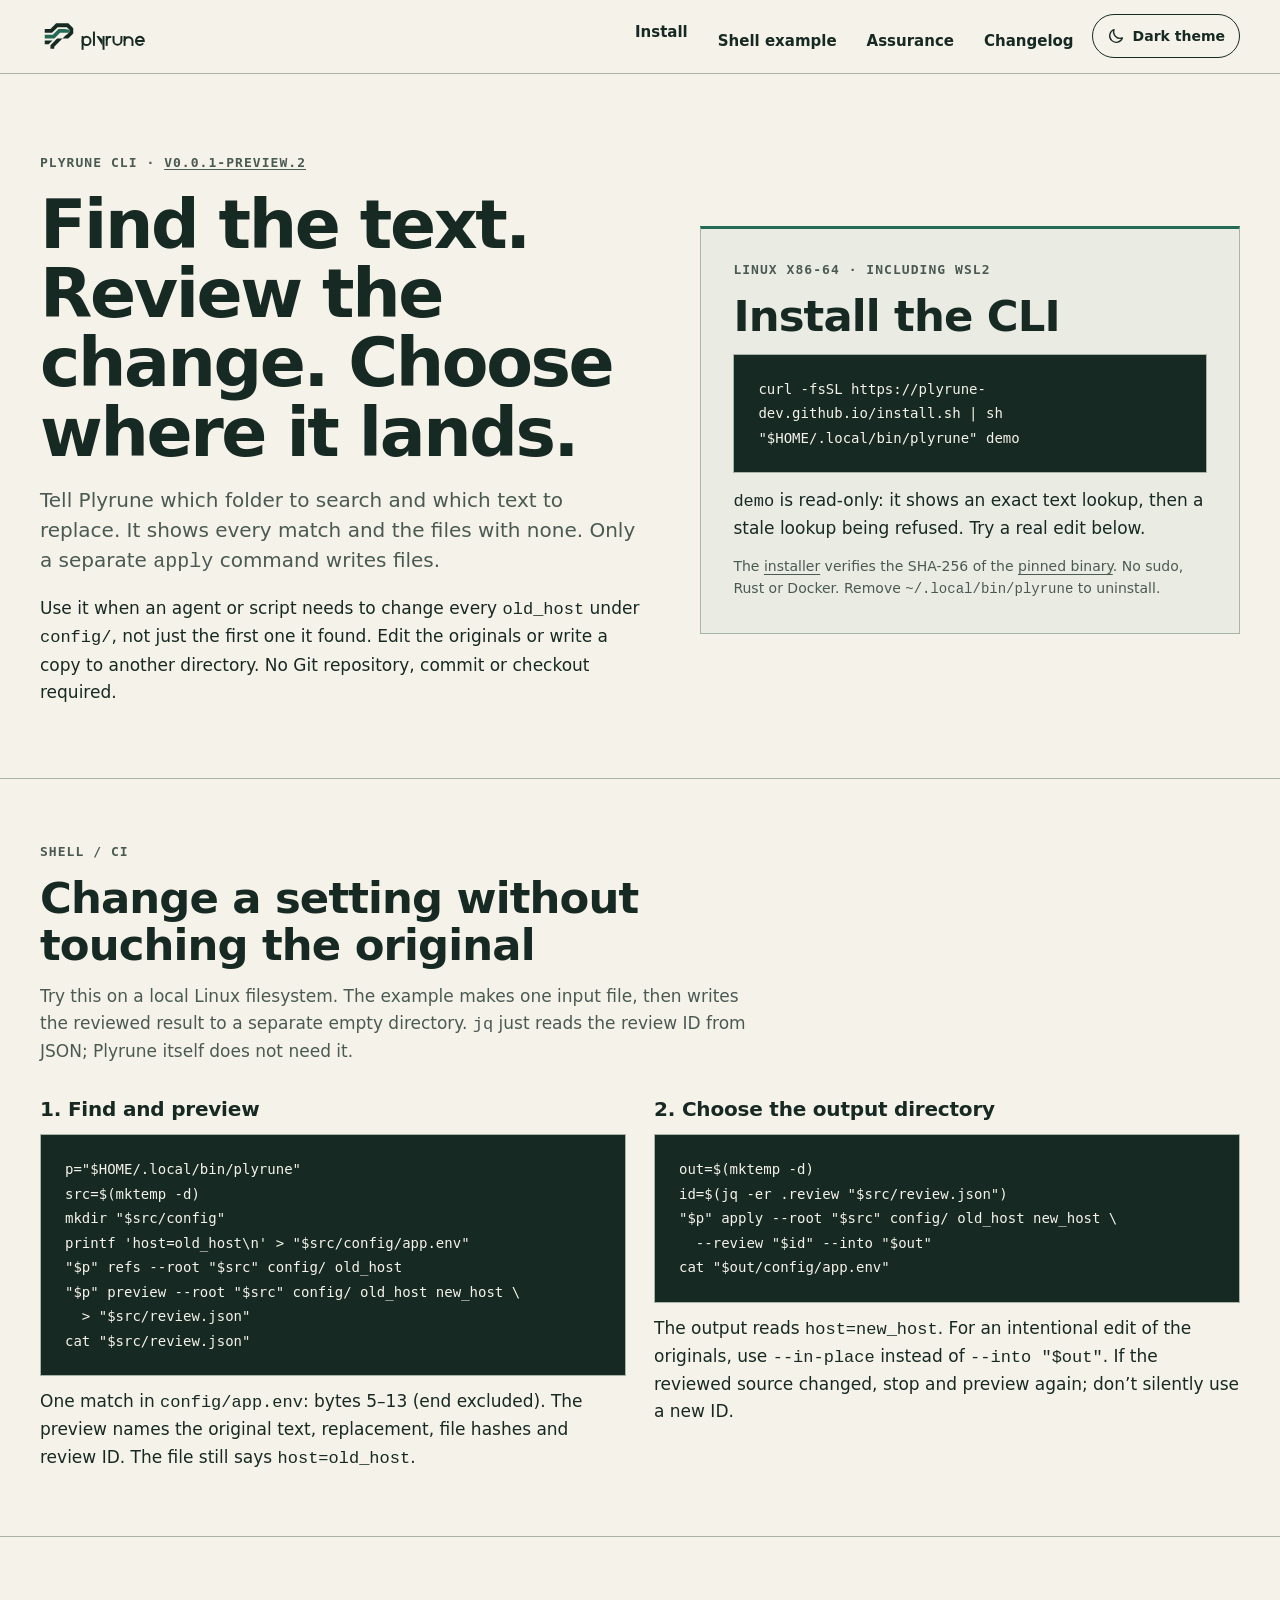
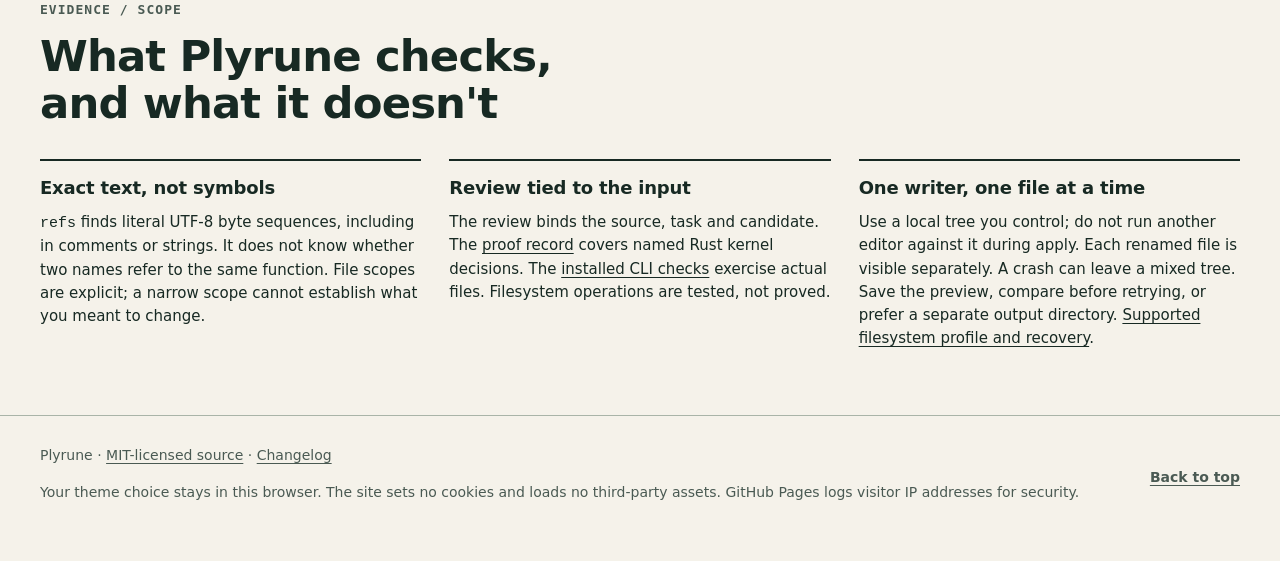
==== commit 9430d6e6: "Show the non-Git editing cycle and install checksum-pinned preview 2" ====
--- a/index.html
+++ b/index.html
@@ -3,14 +3,14 @@
 <head>
   <meta charset="utf-8">
   <meta name="viewport" content="width=device-width, initial-scale=1">
-  <title>Plyrune: snapshot-bound text inspection for agents and CI</title>
-  <meta name="description" content="Read an exact byte range from a fixture in your agent harness or CI job. Try the Linux CLI and see why the same path and offsets can be stale.">
+  <title>Plyrune CLI: find, review and replace literal text across files</title>
+  <meta name="description" content="Find every literal match in a folder, preview the replacements, then write them in place or to an empty output directory. No Git repository required.">
   <meta name="color-scheme" content="light dark">
   <script src="theme.js"></script>
   <meta property="og:type" content="website">
   <meta property="og:site_name" content="Plyrune">
-  <meta property="og:title" content="Plyrune: snapshot-bound text inspection for agents and CI">
-  <meta property="og:description" content="Change one file, then try to inspect another using the old digest. Run the two-command demo on Linux x86-64 or WSL2.">
+  <meta property="og:title" content="Plyrune CLI: find, review and replace literal text across files">
+  <meta property="og:description" content="A local editing CLI for agents and scripts. Review exact paths and byte ranges before choosing where the changed files go.">
   <meta name="twitter:card" content="summary">
   <link rel="icon" href="brand/favicon.svg" type="image/svg+xml">
   <link rel="alternate icon" href="brand/favicon.ico" sizes="16x16 32x32 48x48">
@@ -65,19 +65,19 @@
 
   <section class="hero wrap fixture-home" aria-labelledby="hero-title">
     <div class="hero__copy">
-      <p class="eyebrow">Plyrune CLI · <a href="https://github.com/plyrune-dev/plyrune/releases/tag/v0.0.1-preview.1">v0.0.1-preview.1</a></p>
-      <h1 id="hero-title">Read from the snapshot your agent saw.</h1>
-      <p class="lede">For coding-agent and CI authors: a path and two offsets tell the next step where to read, but not which input you reviewed. Plyrune’s CLI checks the saved fixture digest before returning the text.</p>
-      <p>The demo reads <code>legacy_endpoint</code> from bytes 8–23 (end excluded) of <code>config/server/api.env</code>. Then it changes only <code>docs/notes.txt</code> in memory. Same path, same bytes, same request; this time the result is <code>WrongSnapshot</code>.</p>
+      <p class="eyebrow">Plyrune CLI · <a href="https://github.com/plyrune-dev/plyrune/releases/tag/v0.0.1-preview.2">v0.0.1-preview.2</a></p>
+      <h1 id="hero-title">Find the text. Review the change. Choose where it lands.</h1>
+      <p class="lede">Tell Plyrune which folder to search and which text to replace. It shows every match and the files with none. Only a separate <code>apply</code> command writes files.</p>
+      <p>Use it when an agent or script needs to change every <code>old_host</code> under <code>config/</code>, not just the first one it found. Edit the originals or write a copy to another directory. No Git repository, commit or checkout required.</p>
     </div>
 
     <section class="fixture-home__install" id="install" aria-labelledby="install-title">
       <p class="eyebrow">Linux x86-64 · including WSL2</p>
-      <h2 id="install-title">Try the demo</h2>
+      <h2 id="install-title">Install the CLI</h2>
       <pre class="code" role="region" aria-label="Install the preview and run its demo" tabindex="0"><code>curl -fsSL https://plyrune-dev.github.io/install.sh | sh
 "$HOME/.local/bin/plyrune" demo</code></pre>
-      <p>Both outcomes print as JSON. The demo exits successfully after showing the refusal.</p>
-      <p class="small">The <a href="install.sh">installer script</a> checks the SHA-256 of the <a href="https://github.com/plyrune-dev/plyrune/releases/download/v0.0.1-preview.1/plyrune-linux-x86_64">pinned preview binary</a> and installs it in <code>~/.local/bin</code> by default. No sudo, Rust or Docker needed. Remove the binary to uninstall.</p>
+      <p><code>demo</code> is read-only: it shows an exact text lookup, then a stale lookup being refused. Try a real edit below.</p>
+      <p class="small">The <a href="install.sh">installer</a> verifies the SHA-256 of the <a href="https://github.com/plyrune-dev/plyrune/releases/download/v0.0.1-preview.2/plyrune-linux-x86_64">pinned binary</a>. No sudo, Rust or Docker. Remove <code>~/.local/bin/plyrune</code> to uninstall.</p>
     </section>
   </section>
 
@@ -85,27 +85,30 @@
     <div class="wrap">
       <div class="section__head">
         <p class="eyebrow">Shell / CI</p>
-        <h2 id="interface-title">Pass the digest between steps</h2>
-        <p>Use <code>snapshot</code> when your harness accepts the fixture, then pass that saved digest to <code>inspect</code>. Both read the fixture manifest on stdin, not the working tree. Try this in an empty directory with <code>jq</code> installed.</p>
+        <h2 id="interface-title">Change a setting without touching the original</h2>
+        <p>Try this on a local Linux filesystem. The example makes one input file, then writes the reviewed result to a separate empty directory. <code>jq</code> just reads the review ID from JSON; Plyrune itself does not need it.</p>
       </div>
       <div class="fixture-home__pair">
         <div class="fixture-home__step">
-          <h3>1. Inspect the original fixture</h3>
-          <pre class="code" role="region" aria-label="Capture the fixture digest and inspect the original text" tabindex="0"><code>p="$HOME/.local/bin/plyrune"
-"$p" example &gt; fixture.json
-key=$("$p" snapshot &lt; fixture.json | jq -er .sha256)
-view() {
-  "$p" inspect "$key" config/server/api.env 8 23
-}
-view &lt; fixture.json</code></pre>
-          <p>Exit 0. The JSON field <code>text</code> contains <code>legacy_endpoint</code>. Offsets count UTF-8 bytes from zero; the end is exclusive.</p>
+          <h3>1. Find and preview</h3>
+          <pre class="code" role="region" aria-label="Find literal occurrences and preview a replacement" tabindex="0"><code>p="$HOME/.local/bin/plyrune"
+src=$(mktemp -d)
+mkdir "$src/config"
+printf 'host=old_host\n' &gt; "$src/config/app.env"
+"$p" refs --root "$src" config/ old_host
+"$p" preview --root "$src" config/ old_host new_host \
+  &gt; "$src/review.json"
+cat "$src/review.json"</code></pre>
+          <p>One match in <code>config/app.env</code>: bytes 5–13 (end excluded). The preview names the original text, replacement, file hashes and review ID. The file still says <code>host=old_host</code>.</p>
         </div>
         <div class="fixture-home__step">
-          <h3>2. Repeat after a different file changes</h3>
-          <pre class="code" role="region" aria-label="Change the notes in the input stream and repeat the inspection" tabindex="0"><code>jq '(.resources[] |
-  select(.path == "docs/notes.txt") |
-  .text) += "!"' fixture.json | view</code></pre>
-          <p>Exit 2. <code>inspect</code> writes <code>WrongSnapshot</code> to stderr and no view to stdout. Don’t treat that as empty text or silently substitute a new digest: decide whether to restart the step on the changed input.</p>
+          <h3>2. Choose the output directory</h3>
+          <pre class="code" role="region" aria-label="Write reviewed changes to an empty directory" tabindex="0"><code>out=$(mktemp -d)
+id=$(jq -er .review "$src/review.json")
+"$p" apply --root "$src" config/ old_host new_host \
+  --review "$id" --into "$out"
+cat "$out/config/app.env"</code></pre>
+          <p>The output reads <code>host=new_host</code>. For an intentional edit of the originals, use <code>--in-place</code> instead of <code>--into "$out"</code>. If the reviewed source changed, stop and preview again; don’t silently use a new ID.</p>
         </div>
       </div>
     </div>
@@ -115,32 +118,21 @@
     <div class="wrap">
       <div class="section__head">
         <p class="eyebrow">Evidence / scope</p>
-        <h2 id="assurance-title">What the refusal tells you</h2>
+        <h2 id="assurance-title">What Plyrune checks, and what it doesn't</h2>
       </div>
       <div class="triad">
         <article aria-labelledby="guard-title">
-          <h3 id="guard-title">Proved for the release</h3>
-          <p>The <a href="https://github.com/plyrune-dev/plyrune/blob/v0.0.1-preview.1/proofs/claims.json">preview’s Lean proof record</a> covers the translated Rust guard: different snapshot keys are refused; equal keys use the byte-range and UTF-8 checks. Ignoring either half of the key broke that theorem.</p>
+          <h3 id="guard-title">Exact text, not symbols</h3>
+          <p><code>refs</code> finds literal UTF-8 byte sequences, including in comments or strings. It does not know whether two names refer to the same function. File scopes are explicit; a narrow scope cannot establish what you meant to change.</p>
         </article>
         <article aria-labelledby="bridge-title">
-          <h3 id="bridge-title">Tested, not proved</h3>
-          <p>Digest encoding, path lookup and CLI behavior are tested separately. The <a href="https://github.com/plyrune-dev/plyrune/issues/42">installed-binary checks</a> cover stale requests, invalid ranges and the display limit. A digest identifies input; it does not grant permission to read it.</p>
+          <h3 id="bridge-title">Review tied to the input</h3>
+          <p>The review binds the source, task and candidate. The <a href="https://github.com/plyrune-dev/plyrune/blob/v0.0.1-preview.2/proofs/claims.json">proof record</a> covers named Rust kernel decisions. The <a href="https://github.com/plyrune-dev/plyrune/issues/44">installed CLI checks</a> exercise actual files. Filesystem operations are tested, not proved.</p>
         </article>
         <article aria-labelledby="limits-title">
-          <h3 id="limits-title">Outside the preview</h3>
-          <p>No workspace search, editing or migration check. There are <a href="measurements.json">no measured agent-task outcomes</a> for speed, cost or success.</p>
+          <h3 id="limits-title">One writer, one file at a time</h3>
+          <p>Use a local tree you control; do not run another editor against it during apply. Each renamed file is visible separately. A crash can leave a mixed tree. Save the preview, compare before retrying, or prefer a separate output directory. <a href="https://github.com/plyrune-dev/plyrune/blob/main/docs/rfcs/2026-11-26-filesystem-edits.md">Supported filesystem profile and recovery</a>.</p>
         </article>
-      </div>
-    </div>
-  </section>
-
-  <section class="section fixture-home fixture-home--section" aria-labelledby="next-title">
-    <div class="wrap">
-      <div class="section__head">
-        <p class="eyebrow">Source development · 25 November 2026</p>
-        <h2 id="next-title">Keep the file identity, not just the text</h2>
-        <p>Two config files can both say <code>legacy_endpoint</code>. The <a href="https://github.com/plyrune-dev/plyrune/issues/4">Rust library</a> lets a harness keep a capture from one file and refuses to resolve it against the other. It binds the store, snapshot, resource and byte range. This is available from source, not in the installed CLI.</p>
-        <p>The next question is about coverage: did a migration replace every required occurrence under <code>config/</code>, or only the ones the agent inspected? That needs a <a href="https://github.com/plyrune-dev/plyrune/issues/5">complete inventory</a>, including files with no matches. Neither the release nor a single capture answers it.</p>
       </div>
     </div>
   </section>
